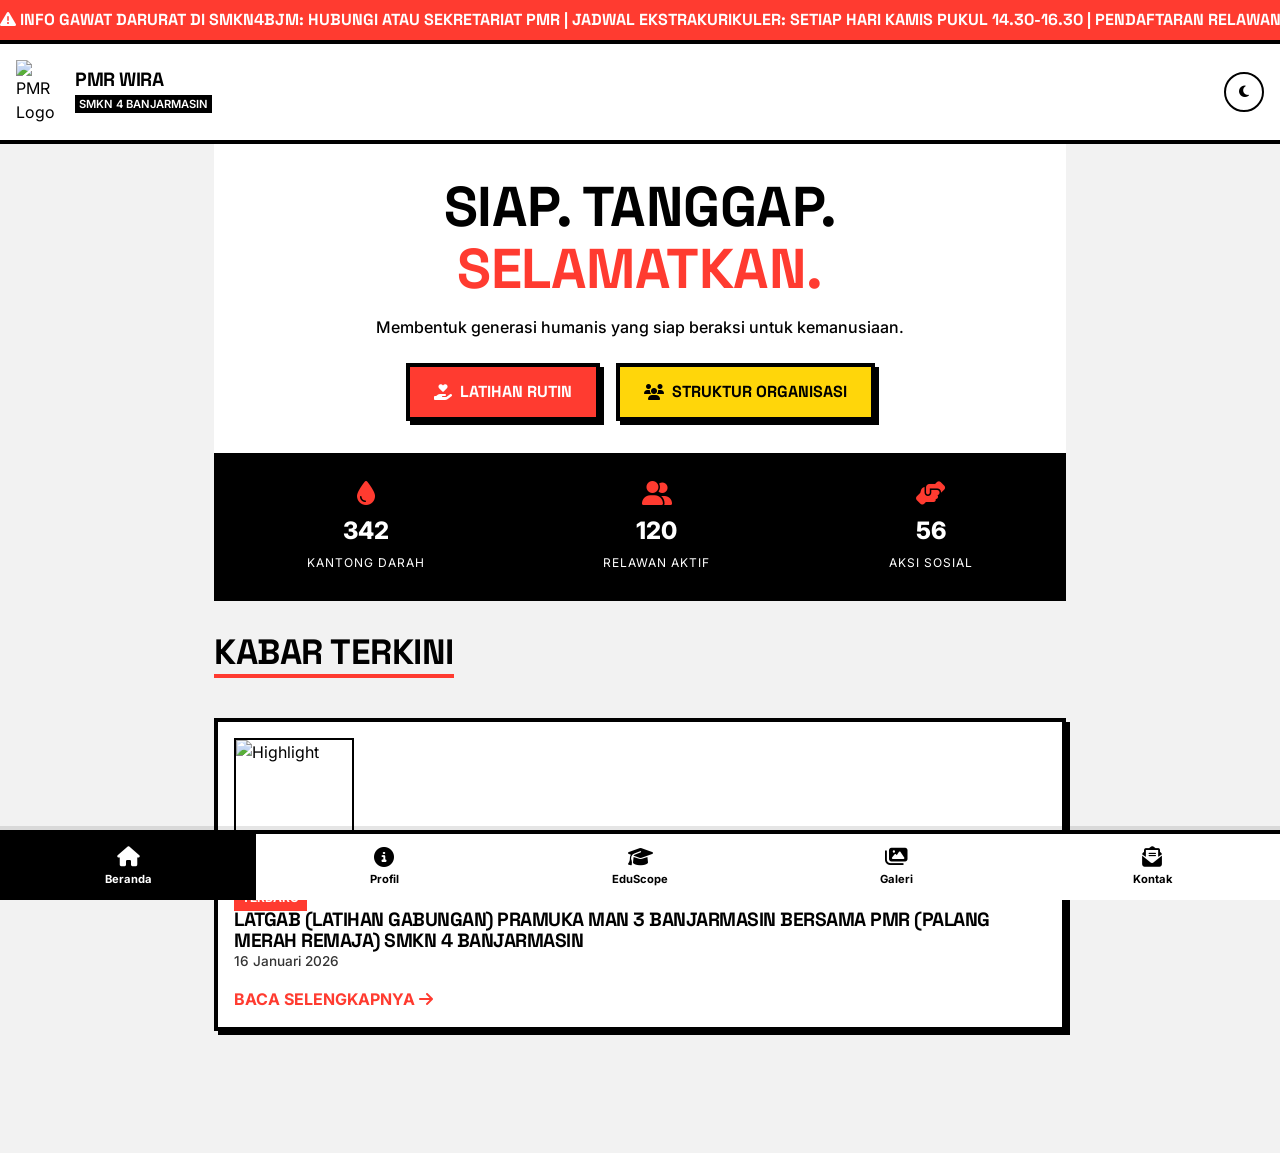
==== pmr.likesyou.org/htdocs/index.html @ 6abbbe80 "pmr" ====
<!DOCTYPE html>
<html lang="id">

<head>
    <meta charset="UTF-8">
    <meta name="viewport" content="width=device-width, initial-scale=1.0">
    <meta name="description"
        content="Website Resmi Palang Merah Remaja SMK Negeri 4 Banjarmasin. Humanis, Peduli, Tanggap.">
    <title>Palang Merah Remaja - SMKN 4 Banjarmasin</title>

    <!-- PWA Meta Tags -->
    <meta name="theme-color" content="#FF0000">
    <meta name="apple-mobile-web-app-capable" content="yes">
    <meta name="apple-mobile-web-app-status-bar-style" content="black-translucent">

    <!-- Font Awesome CDN (Requested) -->
    <link rel="stylesheet" href="https://cdnjs.cloudflare.com/ajax/libs/font-awesome/6.4.0/css/all.min.css">

    <!-- Google Fonts: Space Grotesk (Headings) & Inter (Body) -->
    <link
        href="https://fonts.googleapis.com/css2?family=Inter:wght@400;600;800&family=Space+Grotesk:wght@500;700&display=swap"
        rel="stylesheet">

    <style>
        /* --- CSS VARIABLES & RESET --- */
        :root {
            /* PMR Palette */
            --primary: #FF3B30;
            /* Vibrant Red */
            --secondary: #000000;
            /* Pure Black */
            --accent: #FFD60A;
            /* Warning Yellow */
            --bg-body: #F2F2F2;
            --bg-card: #FFFFFF;

            --text-main: #000000;
            --text-inverse: #FFFFFF;
            --border-width: 4px;
            --shadow-hard: 4px 4px 0px 0px var(--secondary);
            --shadow-hover: 2px 2px 0px 0px var(--secondary);
            --radius: 0px;
            /* Brutalism usually has sharp corners, or slightly rounded */

            --font-heading: 'Space Grotesk', sans-serif;
            --font-body: 'Inter', sans-serif;

            --nav-height: 70px;
        }

        [data-theme="dark"] {
            --primary: #FF453A;
            --secondary: #FFFFFF;
            --bg-body: #101010;
            --bg-card: #1A1A1A;
            --text-main: #FFFFFF;
            --text-inverse: #000000;
            --shadow-hard: 4px 4px 0px 0px rgba(255, 255, 255, 0.2);
        }

        * {
            box-sizing: border-box;
            margin: 0;
            padding: 0;
            -webkit-tap-highlight-color: transparent;
        }

        body {
            font-family: var(--font-body);
            background-color: var(--bg-body);
            color: var(--text-main);
            line-height: 1.5;
            padding-bottom: calc(var(--nav-height) + 20px);
            transition: background 0.2s, color 0.2s;
            overflow-x: hidden;
        }

        /* --- TYPOGRAPHY --- */
        h1,
        h2,
        h3,
        h4 {
            font-family: var(--font-heading);
            font-weight: 700;
            text-transform: uppercase;
            letter-spacing: -0.5px;
            line-height: 1.1;
        }

        h1 {
            font-size: clamp(2rem, 8vw, 3.5rem);
        }

        h2 {
            font-size: clamp(1.5rem, 5vw, 2.2rem);
            margin-bottom: 1.5rem;
            position: relative;
            display: inline-block;
        }

        h2::after {
            content: '';
            display: block;
            width: 100%;
            height: 4px;
            background: var(--primary);
            margin-top: 2px;
        }

        p {
            margin-bottom: 1rem;
            font-weight: 500;
        }

        .text-center {
            text-align: center;
        }

        .text-sm {
            font-size: 0.85rem;
            opacity: 0.8;
        }

        /* --- UTILITIES & COMPONENTS --- */
        .container {
            max-width: 900px;
            margin: 0 auto;
            padding: 0 1.5rem;
        }

        /* Neo-Brutalist Button */
        .btn {
            display: inline-flex;
            align-items: center;
            justify-content: center;
            gap: 0.5rem;
            padding: 0.8rem 1.5rem;
            border: var(--border-width) solid var(--secondary);
            background: var(--bg-card);
            color: var(--text-main);
            font-weight: 800;
            font-family: var(--font-heading);
            text-transform: uppercase;
            text-decoration: none;
            box-shadow: var(--shadow-hard);
            cursor: pointer;
            transition: all 0.1s ease;
            width: 100%;
            /* Mobile first */
        }

        @media (min-width: 768px) {
            .btn {
                width: auto;
            }
        }

        .btn:active {
            transform: translate(2px, 2px);
            box-shadow: var(--shadow-hover);
        }

        .btn-primary {
            background-color: var(--primary);
            color: white;
        }

        .btn-secondary {
            background-color: var(--accent);
            color: black;
        }

        .btn-outline {
            background: transparent;
            box-shadow: none;
        }

        .btn-block {
            width: 100%;
        }

        .badge {
            display: inline-block;
            padding: 4px 8px;
            position: relative;
            top: 10px;
            right: auto;
            background: var(--secondary);
            color: var(--bg-card);
            font-size: 0.75rem;
            font-weight: bold;
            text-transform: uppercase;
        }

        .hidden {
            display: none !important;
        }

        .fade-in {
            animation: slideUp 0.4s cubic-bezier(0.16, 1, 0.3, 1) forwards;
        }

        @keyframes slideUp {
            from {
                opacity: 0;
                transform: translateY(20px);
            }

            to {
                opacity: 1;
                transform: translateY(0);
            }
        }

        /* --- HEADER --- */
        header {
            background: var(--bg-card);
            border-bottom: var(--border-width) solid var(--secondary);
            padding: 1rem;
            display: flex;
            justify-content: space-between;
            align-items: center;
            position: sticky;
            top: 0;
            z-index: 100;
        }

        .brand {
            display: flex;
            align-items: center;
            gap: 1rem;
        }

        .brand-icon {
            font-size: 2rem;
            color: var(--primary);
            animation: pulse 2s infinite;
        }

        .brand-text h1 {
            font-size: 1.2rem;
            margin: 0;
            line-height: 1;
        }

        .brand-text span {
            font-family: var(--font-body);
            font-size: 0.7rem;
            font-weight: 600;
            text-transform: uppercase;
            background: var(--secondary);
            color: var(--bg-card);
            padding: 2px 4px;
        }

        /* --- MARQUEE (Emergency Alert) --- */
        .marquee-container {
            background: var(--primary);
            color: var(--text-inverse);
            border-bottom: var(--border-width) solid var(--secondary);
            overflow: hidden;
            white-space: nowrap;
            padding: 0.5rem 0;
            font-weight: bold;
            font-family: var(--font-heading);
        }

        .marquee-content {
            display: inline-block;
            animation: scroll 20s linear infinite;
        }

        @keyframes scroll {
            0% {
                transform: translateX(100vw);
            }

            100% {
                transform: translateX(-100%);
            }
        }

        @media (max-width: 600px) {
            .marquee-content {
                animation-duration: 15s;
            }
        }

        /* --- HERO SECTION --- */
        .hero {
            padding: 2rem 1rem;
            text-align: center;
            border-bottom: var(--border-width) solid var(--secondary);
            background: var(--bg-card);
        }

        .hero-actions {
            display: flex;
            flex-direction: column;
            gap: 1rem;
            margin-top: 1.5rem;
        }

        @media (min-width: 600px) {
            .hero-actions {
                flex-direction: row;
                justify-content: center;
            }

            h1 {
                font-size: 3.5rem;
            }
        }

        /* --- CARDS & GRID --- */
        .grid-section {
            padding: 2rem 0;
        }

        .neo-grid {
            display: grid;
            grid-template-columns: repeat(auto-fit, minmax(280px, 1fr));
            gap: 1.5rem;
        }

        /* --- GALLERY GRID (Google Photos Style) --- */
        .gallery-grid {
            display: grid;
            grid-template-columns: repeat(auto-fill, minmax(180px, 1fr));
            gap: 10px;
            padding: 1rem 0;
        }

        .gallery-item {
            position: relative;
            aspect-ratio: 1 / 1;
            overflow: hidden;
            border: 4px solid var(--secondary);
            cursor: pointer;
            transition: transform 0.2s, box-shadow 0.2s;
            background: var(--bg-card);
        }

        .gallery-item:hover {
            transform: scale(1.02);
            box-shadow: 6px 6px 0px 0px var(--primary);
            z-index: 10;
        }

        .gallery-img {
            width: 100%;
            height: 100%;
            object-fit: cover;
            filter: grayscale(100%);
            transition: filter 0.3s;
        }

        .gallery-item:hover .gallery-img {
            filter: grayscale(0%);
        }

        .gallery-overlay {
            position: absolute;
            bottom: 0;
            left: 0;
            right: 0;
            background: linear-gradient(transparent, rgba(0, 0, 0, 0.8));
            color: white;
            padding: 1.5rem 0.8rem 0.5rem;
            font-family: var(--font-heading);
            font-weight: 700;
            font-size: 0.85rem;
            text-transform: uppercase;
            opacity: 0;
            transition: opacity 0.3s;
        }

        .gallery-item:hover .gallery-overlay {
            opacity: 1;
        }

        /* --- ALBUM SLIDER STYLES --- */
        .album-slider-container {
            position: relative;
            margin-bottom: 1rem;
            width: 100%;
        }

        .album-slider {
            display: flex;
            overflow-x: auto;
            scroll-snap-type: x mandatory;
            scrollbar-width: none;
            /* Firefox */
            -ms-overflow-style: none;
            /* IE/Edge */
            gap: 0;
            cursor: grab;
            border: 3px solid var(--secondary);
        }

        .album-slider::-webkit-scrollbar {
            display: none;
            /* Chrome/Safari */
        }

        .slider-item {
            flex: 0 0 100%;
            width: 100%;
            scroll-snap-align: center;
        }

        .album-img {
            width: 100%;
            height: 250px;
            object-fit: cover;
            display: block;
        }

        .slider-dots {
            display: flex;
            justify-content: center;
            gap: 8px;
            margin-top: 10px;
        }

        .slider-dot {
            width: 12px;
            height: 12px;
            background: var(--bg-card);
            border: 2px solid var(--secondary);
            cursor: pointer;
            transition: all 0.2s;
        }

        .slider-dot.active {
            background: var(--primary);
            transform: scale(1.2);
            box-shadow: 2px 2px 0px 0px var(--secondary);
        }

        .album-img {
            width: 100%;
            height: 200px;
            object-fit: cover;
            border: 3px solid var(--secondary);
            cursor: pointer;
            transition: transform 0.2s;
        }

        .album-img:hover {
            transform: scale(1.02);
        }

        .photo-count-badge {
            position: absolute;
            top: 10px;
            right: 10px;
            background: var(--primary);
            color: white;
            padding: 2px 6px;
            font-size: 0.7rem;
            font-weight: 800;
            border: 2px solid var(--secondary);
            z-index: 5;
        }

        .card {
            background: var(--bg-card);
            border: var(--border-width) solid var(--secondary);
            box-shadow: var(--shadow-hard);
            padding: 1rem;
            transition: transform 0.2s;
            display: flex;
            flex-direction: column;
            height: 100%;
        }

        .card:hover {
            transform: translate(-2px, -2px);
            box-shadow: 6px 6px 0px 0px var(--secondary);
        }

        .card-img {
            width: 100%;
            height: 180px;
            object-fit: cover;
            border: 2px solid var(--secondary);
            margin-bottom: 1rem;
            filter: grayscale(100%);
            transition: filter 0.3s;
        }

        .card:hover .card-img {
            filter: grayscale(0%);
        }

        .card-content {
            flex: 1;
            display: flex;
            flex-direction: column;
        }

        .card-title {
            font-size: 1.25rem;
            margin-bottom: 0.5rem;
            font-weight: 700;
        }

        .card-text {
            font-size: 0.9rem;
            margin-bottom: 1rem;
            flex: 1;
        }

        /* --- STATS / COUNTERS --- */
        .stats-bar {
            display: flex;
            background: var(--secondary);
            color: var(--bg-card);
            padding: 1.5rem 1rem;
            justify-content: space-around;
            border-bottom: var(--border-width) solid var(--secondary);
            text-align: center;
            flex-wrap: wrap;
            gap: 1.5rem;
        }

        @media (max-width: 480px) {
            .stats-bar {
                padding: 1rem;
                justify-content: center;
                gap: 1rem;
            }

            .stat-item {
                flex: 1 1 40%;
            }
        }

        .stat-item i {
            font-size: 1.5rem;
            margin-bottom: 0.5rem;
            color: var(--primary);
        }

        .stat-number {
            font-size: 1.5rem;
            font-weight: 800;
            display: block;
        }

        .stat-label {
            font-size: 0.75rem;
            text-transform: uppercase;
            letter-spacing: 1px;
        }

        /* --- STRUCTURE TREE (Brutalist) --- */
        .org-chart {
            display: flex;
            flex-direction: column;
            align-items: center;
            gap: 0;
            padding: 2rem 0;
            width: 100%;
            overflow-x: auto;
            -webkit-overflow-scrolling: touch;
        }

        @media (max-width: 600px) {
            .org-chart {
                align-items: stretch;
                padding: 1rem 0;
            }

            .org-connector {
                display: none;
            }

            .org-node {
                margin-bottom: 1rem;
                min-width: 0 !important;
                width: 100%;
            }
        }

        .org-node {
            border: var(--border-width) solid var(--secondary);
            background: var(--bg-card);
            padding: 1.5rem 1rem;
            text-align: center;
            box-shadow: var(--shadow-hard);
            position: relative;
            z-index: 2;
            min-width: 200px;
            display: flex;
            flex-direction: column;
            align-items: center;
            gap: 0.8rem;
        }

        .member-img {
            width: 80px;
            height: 80px;
            border: 3px solid var(--secondary);
            object-fit: cover;
            background: var(--bg-body);
            transition: transform 0.3s;
        }

        .org-node:hover .member-img {
            transform: scale(1.05) rotate(5deg);
        }

        .duo-avatar {
            margin-right: 5px;
            position: relative;
            z-index: 2;
        }

        .duo-avatar+.duo-avatar {
            margin-right: 0;
            z-index: 1;
        }

        .role-icon {
            font-size: 1.2rem;
            color: var(--primary);
            margin-bottom: 0.3rem;
        }

        .role-desc {
            font-size: 0.75rem;
            color: var(--text-main);
            opacity: 0.7;
            margin-top: 0.5rem;
            max-width: 180px;
            line-height: 1.3;
            font-style: italic;
        }

        .org-connector {
            width: var(--border-width);
            height: 30px;
            background: var(--secondary);
        }

        /* --- SEARCH --- */
        .search-box {
            position: relative;
            margin-bottom: 1.5rem;
        }

        .search-input {
            width: 100%;
            padding: 1rem 1rem 1rem 3rem;
            font-size: 1rem;
            font-family: var(--font-heading);
            border: var(--border-width) solid var(--secondary);
            background: var(--bg-card);
            color: var(--text-main);
            outline: none;
        }

        .search-input:focus {
            box-shadow: var(--shadow-hard);
        }

        .search-icon {
            position: absolute;
            left: 1rem;
            top: 50%;
            transform: translateY(-50%);
            color: var(--text-main);
        }

        /* --- MODAL --- */
        .modal-overlay {
            position: fixed;
            top: 0;
            left: 0;
            right: 0;
            bottom: 0;
            background: rgba(0, 0, 0, 0.85);
            z-index: 1000;
            display: flex;
            justify-content: center;
            align-items: center;
            opacity: 0;
            pointer-events: none;
            transition: opacity 0.3s;
            padding: 1rem;
        }

        .modal-overlay.open {
            opacity: 1;
            pointer-events: all;
        }

        .modal-box {
            background: var(--bg-card);
            border: var(--border-width) solid var(--secondary);
            box-shadow: 8px 8px 0px 0px var(--primary);
            width: 100%;
            max-width: 550px;
            max-height: 90vh;
            overflow-y: auto;
            padding: 0;
            transform: translateY(20px);
            transition: transform 0.3s;
            position: relative;
        }

        @media (max-width: 600px) {
            .modal-box {
                width: 95%;
                max-height: 85vh;
            }
        }

        .modal-overlay.open .modal-box {
            transform: translateY(0);
        }

        .modal-header {
            background: var(--secondary);
            color: var(--bg-card);
            padding: 1rem;
            display: flex;
            justify-content: space-between;
            align-items: center;
        }

        .modal-body {
            padding: 1.5rem;
        }

        .close-modal {
            background: transparent;
            border: 2px solid var(--bg-card);
            color: var(--bg-card);
            width: 32px;
            height: 32px;
            cursor: pointer;
            font-weight: bold;
        }

        /* --- BOTTOM NAV --- */
        .bottom-nav {
            position: fixed;
            bottom: 0;
            left: 0;
            width: 100%;
            height: var(--nav-height);
            background: var(--bg-card);
            border-top: var(--border-width) solid var(--secondary);
            display: flex;
            justify-content: space-around;
            align-items: center;
            z-index: 90;
            box-shadow: 0 -4px 0px 0px rgba(0, 0, 0, 0.1);
        }

        @media (max-width: 400px) {
            .nav-item span {
                display: none;
            }

            .nav-item i {
                font-size: 1.5rem;
                margin-bottom: 0;
            }
        }

        .nav-item {
            display: flex;
            flex-direction: column;
            align-items: center;
            justify-content: center;
            color: var(--text-main);
            text-decoration: none;
            font-size: 0.7rem;
            font-weight: 700;
            flex: 1;
            height: 100%;
            transition: background 0.1s;
            cursor: pointer;
        }

        .nav-item i {
            font-size: 1.25rem;
            margin-bottom: 4px;
        }

        .nav-item.active {
            background: var(--secondary);
            color: var(--bg-card);
        }

        /* --- TOAST NOTIFICATION --- */
        .toast {
            position: fixed;
            bottom: 90px;
            left: 50%;
            transform: translateX(-50%) translateY(20px);
            background: var(--secondary);
            color: var(--bg-card);
            padding: 0.8rem 1.5rem;
            border: 2px solid var(--bg-card);
            box-shadow: 4px 4px 0px 0px var(--primary);
            font-weight: 600;
            opacity: 0;
            transition: all 0.3s;
            z-index: 2000;
            pointer-events: none;
            width: 90%;
            text-align: center;
        }

        .toast.show {
            opacity: 1;
            transform: translateX(-50%) translateY(0);
        }

        /* --- EMERGENCY GUIDE STYLES --- */
        .emergency-grid {
            display: grid;
            grid-template-columns: repeat(2, 1fr);
            gap: 1rem;
            margin-top: 1rem;
        }

        .emergency-card {
            border: var(--border-width) solid var(--secondary);
            background: var(--bg-card);
            padding: 1.2rem;
            text-align: center;
            cursor: pointer;
            transition: transform 0.2s, box-shadow 0.2s;
            display: flex;
            flex-direction: column;
            align-items: center;
            gap: 0.5rem;
        }

        .emergency-card:hover {
            transform: translate(-3px, -3px);
            box-shadow: 6px 6px 0px 0px var(--primary);
        }

        .emergency-card i {
            font-size: 2rem;
            color: var(--primary);
        }

        .emergency-card h4 {
            font-size: 0.9rem;
            text-transform: uppercase;
        }

        .guide-steps {
            list-style: none;
            padding: 0;
            margin-top: 1rem;
        }

        .guide-step {
            display: flex;
            gap: 1rem;
            margin-bottom: 1rem;
            padding: 1rem;
            background: var(--bg-body);
            border: 2px solid var(--secondary);
            align-items: flex-start;
        }

        .step-num {
            background: var(--primary);
            color: white;
            width: 24px;
            height: 24px;
            display: flex;
            align-items: center;
            justify-content: center;
            font-weight: bold;
            flex-shrink: 0;
            border: 2px solid var(--secondary);
        }

        .emergency-badge {
            background: var(--primary);
            color: white;
            padding: 2px 8px;
            font-size: 0.7rem;
            font-weight: bold;
            text-transform: uppercase;
            margin-bottom: 0.5rem;
            display: inline-block;
        }

        /* Toggle Switch for Theme */
        .theme-switch {
            background: none;
            border: 2px solid var(--secondary);
            color: var(--text-main);
            width: 40px;
            height: 40px;
            border-radius: 50%;
            /* Slight contrast */
            cursor: pointer;
            display: grid;
            place-items: center;
        }

        [data-theme="dark"] .theme-switch {
            border-color: var(--bg-card);
            color: var(--bg-card);
        }
    </style>
</head>

<body>

    <!-- MARQUEE ALERT -->
    <div class="marquee-container">
        <div class="marquee-content">
            <i class="fa-solid fa-triangle-exclamation"></i> INFO GAWAT DARURAT DI SMKN4BJM: HUBUNGI ATAU SEKRETARIAT
            PMR |
            JADWAL EKSTRAKURIKULER: SETIAP HARI KAMIS PUKUL 14.30-16.30 | PENDAFTARAN RELAWAN DIBUKA! <i
                class="fa-solid fa-triangle-exclamation"></i>
        </div>
    </div>

    <!-- HEADER -->
    <header>
        <div class="brand">
            <img src="./aset/gambar/pmr-logo.webp" alt="PMR Logo" width="43">
            <div class="brand-text">
                <h1>PMR WIRA</h1>
                <span>SMKN 4 Banjarmasin</span>
            </div>
        </div>
        <button class="theme-switch" id="themeBtn" aria-label="Ganti Tema">
            <i class="fa-solid fa-moon"></i>
        </button>
    </header>

    <main class="container">

        <!-- SECTION: BERANDA -->
        <section id="beranda" class="active fade-in">
            <div class="hero">
                <h1>Siap. Tanggap. <br><span style="color:var(--primary)">Selamatkan.</span></h1>
                <p style="margin-top: 1rem;">Membentuk generasi humanis yang siap beraksi untuk kemanusiaan.</p>

                <div class="hero-actions">
                    <a href="#" onclick="openDonateModal()" class="btn btn-primary">
                        <i class="fa-solid fa-hand-holding-heart"></i> Latihan Rutin
                    </a>
                    <a href="#member" onclick="switchTab('profil')" class="btn btn-secondary">
                        <i class="fa-solid fa-users"></i> Struktur Organisasi
                    </a>
                </div>
            </div>

            <!-- Stats Counter -->
            <div class="stats-bar">
                <div class="stat-item">
                    <i class="fa-solid fa-droplet"></i>
                    <span class="stat-number">342</span>
                    <span class="stat-label">Kantong Darah</span>
                </div>
                <div class="stat-item">
                    <i class="fa-solid fa-user-group"></i>
                    <span class="stat-number">120</span>
                    <span class="stat-label">Relawan Aktif</span>
                </div>
                <div class="stat-item">
                    <i class="fa-solid fa-handshake-angle"></i>
                    <span class="stat-number">56</span>
                    <span class="stat-label">Aksi Sosial</span>
                </div>
            </div>

            <div class="grid-section">
                <div style="display:flex; justify-content:space-between; align-items:end; margin-bottom:1rem;">
                    <h2>Kabar Terkini</h2>
                </div>

                <div class="neo-grid" id="newsContainer">
                    <!-- Highlight News Injected Here -->
                </div>
            </div>
        </section>

        <!-- SECTION: PROFIL -->
        <section id="profil" class="fade-in hidden">
            <h2>Tentang Kami</h2>
            <div class="card"
                style="margin-bottom: 2rem; background: var(--secondary); color: var(--text-inverse); transition: background 0.2s, color 0.2s;">
                <div style="font-size: 3rem; color: var(--primary); margin-bottom: 0.5rem;"><i
                        class="fa-solid fa-quote-left"></i></div>
                <p style="font-size: 1.2rem; font-family: var(--font-heading);">"Kemanusiaan tidak mengenal batas. Di
                    sini kita belajar menjadi pahlawan kecil bagi sesama."</p>
            </div>

            <div class="neo-grid">
                <div class="card">
                    <h3 style="color: var(--primary);"><i class="fa-solid fa-eye"></i> Visi</h3>
                    <p>Mewujudkan anggota Palang Merah Remaja yang berkarakter, peduli kemanusiaan, terampil, dan siap
                        berperan aktif dalam lingkungan sekolah maupun masyarakat.</p>
                </div>
                <div class="card">
                    <h3 style="color: var(--primary);"><i class="fa-solid fa-list-check"></i> Misi</h3>
                    <ul style="padding-left: 1.2rem;">
                        <li>Menanamkan nilai kepedulian, kemanusiaan, dan solidaritas kepada seluruh anggota.</li>
                        <li>Meningkatkan pengetahuan serta keterampilan kepalangmerahan dan pertolongan pertama.</li>
                        <li>Membentuk sikap disiplin, tanggung jawab, dan kerja sama dalam berorganisasi.</li>
                        <li>Mendukung terciptanya lingkungan sekolah yang sehat, aman, dan siaga.</li>
                        <li>Berperan aktif dalam kegiatan sosial dan kemanusiaan di masyarakat.</li>
                    </ul>
                </div>
            </div>

            <h2 id="member" style="margin-top: 3rem;">Struktur Organisasi</h2>
            <p class="text-sm">Periode 2025/2026</p>

            <div class="org-chart">
                <!-- LEVEL 1: ADVISORY -->
                <div style="display:flex; gap:2rem; justify-content:center; flex-wrap:wrap; width:100%;">
                    <div class="org-node">
                        <div class="role-icon"><i class="fa-solid fa-graduation-cap"></i></div>
                        <img src="" class="member-img" alt="Wakasek">
                        <div class="badge">Wakasek Kesiswaan</div>
                        <h4>Eka Lisdyawati, M.Pd.</h4>
                        <p class="role-desc">Penanggung jawab umum kebijakan kesiswaan dan pengembangan organisasi
                            sekolah.</p>
                    </div>
                    <div class="org-node">
                        <div class="role-icon"><i class="fa-solid fa-user-tie"></i></div>
                        <img src="https://image2url.com/r2/default/images/1768889368301-eda7e16f-2b44-4523-a8b0-6840c59b71e5.png"
                            class="member-img" alt="Pembina">
                        <div class="badge" style="background:var(--primary)">Pembina UKS</div>
                        <h4>Winda Hairani, S.Pd.</h4>
                        <p class="role-desc">Pembimbing teknis operasional dan jembatan antara kurikulum dengan kegiatan
                            PMR.</p>
                    </div>
                </div>

                <div class="org-connector"></div>

                <!-- LEVEL 2: EXECUTIVE -->
                <div style="display:flex; gap:1.5rem; width:100%; justify-content:center; flex-wrap:wrap;">
                    <!-- Ketua PMR Node -->
                    <div class="org-node" style="min-width:220px;">
                        <div class="role-icon"><i class="fa-solid fa-crown"></i></div>
                        <img src="" class="member-img" alt="Ketua">
                        <div class="badge" style="background:var(--primary)">Ketua PMR</div>
                        <h4>Adilla Hafiza</h4>
                        <p class="role-desc">Pemimpin eksekutif dan penanggung jawab utama seluruh program kerja PMR
                            Wira.</p>
                    </div>

                    <!-- Co-Leadership Wakil Ketua Node -->
                    <div class="org-node" style="min-width:240px;">
                        <div class="role-icon"><i class="fa-solid fa-users-gear"></i></div>
                        <div style="display:flex; justify-content:center; margin-bottom:0.3rem;">
                            <img src="" class="member-img duo-avatar" style="width:60px; height:60px; border-width:2px;"
                                alt="Wakil 1">
                            <img src="" class="member-img duo-avatar" style="width:60px; height:60px; border-width:2px;"
                                alt="Wakil 2">
                        </div>
                        <div class="badge" style="background:var(--primary)">Wakil Ketua</div>
                        <div style="text-align:center;">
                            <h4 style="font-size: 0.85rem; margin-bottom: 2px;">Siti Fajriyah Qathratunnada</h4>
                            <h4 style="font-size: 0.85rem;">Assyifa Qolbi</h4>
                        </div>
                        <p class="role-desc">Pendamping ketua dalam koordinasi internal dan pengawasan kinerja staf
                            organisasi.</p>
                    </div>

                    <!-- Co-Leadership Wakil Ketua Node -->
                    <div class="org-node" style="min-width:240px;">
                        <div class="role-icon"><i class="fa-solid fa-users-gear"></i></div>
                        <div style="display:flex; justify-content:center; margin-bottom:0.3rem;">
                            <img src="" class="member-img duo-avatar" style="width:60px; height:60px; border-width:2px;"
                                alt="Sekretaris 1">
                            <img src="" class="member-img duo-avatar" style="width:60px; height:60px; border-width:2px;"
                                alt="Sekretaris 2">
                        </div>
                        <div class="badge" style="background:var(--primary)">Sekretaris</div>
                        <div style="text-align:center;">
                            <h4 style="font-size: 0.85rem; margin-bottom: 2px;">Nurul Aminah</h4>
                            <h4 style="font-size: 0.85rem;">Aminah</h4>
                        </div>
                        <p class="role-desc">Penanggung jawab koordinasi internal dan pengawasan kinerja staf
                            organisasi.</p>
                    </div>

                    <!-- Co-Leadership Wakil Ketua Node -->
                    <div class="org-node" style="min-width:240px;">
                        <div class="role-icon"><i class="fa-solid fa-users-gear"></i></div>
                        <div style="display:flex; justify-content:center; margin-bottom:0.3rem;">
                            <img src="" class="member-img duo-avatar" style="width:60px; height:60px; border-width:2px;"
                                alt="Bendahara 1">
                            <img src="" class="member-img duo-avatar" style="width:60px; height:60px; border-width:2px;"
                                alt="Bendahara 2">
                        </div>
                        <div class="badge" style="background:var(--primary)">Bendahara</div>
                        <div style="text-align:center;">
                            <h4 style="font-size: 0.85rem; margin-bottom: 2px;">Nurul Aminah</h4>
                            <h4 style="font-size: 0.85rem;">Aminah</h4>
                        </div>
                        <p class="role-desc">Penanggung jawab koordinasi internal dan pengawasan kinerja staf
                            organisasi.</p>
                    </div>
                </div>

                <div class="org-connector"></div>

                <!-- LEVEL 3: COORDINATORS -->
                <div style="border-top: 3px solid var(--secondary); width: 80%; margin: 1rem 0; position:relative;">
                    <div
                        style="position:absolute; top:-15px; left:50%; transform:translateX(-50%); background:var(--bg-body); padding:0 1rem; font-family:var(--font-heading); font-weight:800; font-size:0.8rem; text-transform:uppercase;">
                        Staf Koordinator</div>
                </div>

                <div class="neo-grid" style="width:100%; text-align:center; margin-top:2rem;">
                    <div class="card">
                        <div class="role-icon"><i class="fa-solid fa-kit-medical"></i></div>
                        <img src="" class="member-img" alt="UKS"
                            style="margin-bottom: 0.5rem; width: 60px; height: 60px;">
                        <div class="badge" style="background:var(--accent); margin-bottom: 0.5rem;">Koordinator UKS
                        </div>
                        <h4>Ketua: Syailha Nor Rahma</h4>
                        <ol style="margin: 0.5rem auto;">
                            <li>Syifa Maurinjia</li>
                            <li>Nazma Az Zahra</li>
                            <li>Nahdhah</li>
                            <li>Andi Nabilla Ramadani</li>
                            <li>Maulidia Hayuningdiah</li>
                            <li>Naufa Azmi Khairizqa</li>
                            <li>Melsia Oktavia</li>
                        </ol>
                        <p class="role-desc" style="margin: 0.5rem auto;">Penanggung jawab operasional harian dan
                            inventaris obat-obatan di UKS.</p>
                    </div>
                    <div class="card">
                        <div class="role-icon"><i class="fa-solid fa-bullhorn"></i></div>
                        <img src="" class="member-img" alt="Humas"
                            style="margin-bottom: 0.5rem; width: 60px; height: 60px;">
                        <div class="badge" style="background:var(--primary); margin-bottom: 0.5rem;">Koordinator Humas
                        </div>
                        <h4>Ketua: Aninda Rila Dinisyahara</h4>
                        <ol style="margin: 0.5rem auto;">
                            <li>Eva Regina Putri Riyanti</li>
                            <li>Lisa Erfina</li>
                            <li>Naylah Azkiya</li>
                            <li>Rama</li>
                            <li>Alia Rahmawati</li>
                            <li>Ferdi Herlino</li>
                            <li>Almira Fakhriah Hasan</li>
                        </ol>
                        <p class="role-desc" style="margin: 0.5rem auto;">Jembatan komunikasi antara PMR dengan pihak
                            sekolah maupun eksternal.</p>
                    </div>
                    <div class="card">
                        <div class="role-icon"><i class="fa-solid fa-users"></i></div>
                        <img src="" class="member-img" alt="SDM"
                            style="margin-bottom: 0.5rem; width: 60px; height: 60px;">
                        <div class="badge" style="margin-bottom: 0.5rem;">Koordinator PSDM</div>
                        <h4>Ketua: Muhammad Yorda Herdana</h4>
                        <ol style="margin: 0.5rem auto;">
                            <li>A. Ustman Abdullah</li>
                            <li>Kirani</li>
                            <li>Halissa Azzahra</li>
                            <li>Delya Ananda</li>
                            <li>Lionel Abdi Darma Wicaksono</li>
                            <li>Selviana Dewi</li>
                            <li>Muhammad Sultan Ariady</li>
                        </ol>
                        <p class="role-desc" style="margin: 0.5rem auto;">Fokus pada pengembangan kapasitas anggota dan
                            menjaga keharmonisan tim.</p>
                    </div>
                    <div class="card">
                        <div class="role-icon"><i class="fa-solid fa-handshake-angle"></i></div>
                        <img src="" class="member-img" alt="Somas"
                            style="margin-bottom: 0.5rem; width: 60px; height: 60px;">
                        <div class="badge" style="margin-bottom: 0.5rem;">Koordinator Sosma</div>
                        <h4>Ketua: Muhammad Akeyla</h4>
                        <ol style="margin: 0.5rem auto;">
                            <li>Nur Aleesya Nashirah</li>
                            <li>Nabila Rosydah Zahro</li>
                            <li>Zahrah Fitri Aisy</li>
                            <li>Wulandari</li>
                            <li>Lietya Aisya</li>
                            <li>Firy al Humairoh Rahmah</li>
                            <li>Sofha Raihana Kamelia</li>
                        </ol>
                        <p class="role-desc" style="margin: 0.5rem auto;">Pelaksana utama program aksi kemanusiaan dan
                            pengabdian masyarakat.</p>
                    </div>
                </div>
            </div>
        </section>

        <!-- SECTION: EDUKASI (EduScope) -->
        <section id="edukasi" class="fade-in hidden">
            <div style="display:flex; justify-content:space-between; align-items:center; margin-bottom: 1rem;">
                <h2>EduScope</h2>
                <span class="badge" style="background: var(--primary); color: white;">PANDUAN DARURAT</span>
            </div>

            <div class="card"
                style="margin-bottom: 1.5rem; border-left: 8px solid var(--primary); background: var(--secondary); color: var(--text-inverse); transition: background 0.2s, color 0.2s;">
                <h3 style="color: var(--primary);"><i class="fa-solid fa-hand-holding-heart"></i> Bersama Kita Peduli
                </h3>
                <p style="font-size: 1.1rem; margin-top: 0.5rem; font-weight: 600;">PMR SMKN 4 Banjarmasin hadir untuk
                    misi kemanusiaan dan pelayanan kesehatan sekolah.</p>
            </div>

            <div class="emergency-grid">
                <div class="emergency-card" onclick="openEduDetail('mimisan')">
                    <i class="fa-solid fa-droplet"></i>
                    <h4>Mimisan</h4>
                </div>
                <div class="emergency-card" onclick="openEduDetail('pingsan')">
                    <i class="fa-solid fa-user-injured"></i>
                    <h4>Pingsan</h4>
                </div>
                <div class="emergency-card" onclick="openEduDetail('luka_bakar')">
                    <i class="fa-solid fa-fire-flame-curved"></i>
                    <h4>Luka Bakar</h4>
                </div>
                <div class="emergency-card" onclick="openEduDetail('tersedak')">
                    <i class="fa-solid fa-lungs"></i>
                    <h4>Tersedak</h4>
                </div>
            </div>

            <h3 style="margin-top: 2rem; margin-bottom: 1rem;">Artikel & Materi Lainnya</h3>
            <div class="neo-grid">
                <div class="card">
                    <i class="fa-solid fa-heart-pulse fa-2x" style="color: var(--primary); margin-bottom: 1rem;"></i>
                    <h4>P3K Dasar</h4>
                    <p class="text-sm">Materi lengkap pertolongan pertama untuk anggota PMR.</p>
                    <a href="/p3k" class="btn btn-outline btn-block" style="margin-top: 1rem; font-size: 0.8rem;">Mulai
                        Belajar</a>
                </div>
                <div class="card">
                    <i class="fa-solid fa-virus-covid fa-2x" style="color: var(--accent); margin-bottom: 1rem;"></i>
                    <h4>Kesehatan Remaja</h4>
                    <p class="text-sm">Informasi pola hidup sehat dan pencegahan penyakit menular.</p>
                    <a href="/hidup.html" class="btn btn-outline btn-block"
                        style="margin-top: 1rem; font-size: 0.8rem;">Lihat
                        Materi</a>
                </div>
            </div>
        </section>

        <!-- SECTION: GALERI -->
        <section id="galeri" class="fade-in hidden">
            <h2>Galeri Foto</h2>

            <div class="search-box">
                <i class="fa-solid fa-magnifying-glass search-icon"></i>
                <input type="text" class="search-input" id="searchActivity" placeholder="Cari album atau foto...">
            </div>

            <div class="gallery-grid" id="activityContainer">
                <!-- Gallery items Injected JS -->
            </div>
        </section>


        <!-- SECTION: KONTAK -->
        <section id="kontak" class="fade-in hidden">
            <h2>Hubungi Kami</h2>
            <div class="neo-grid">
                <div class="card">
                    <h3>Sekretariat</h3>
                    <div style="margin: 1rem 0;">
                        <p><i class="fa-solid fa-location-dot" style="width:25px; color:var(--primary)"></i> Ruang UKS,
                            SMKN 4 Banjarmasin</p>
                        <p><i class="fa-solid fa-phone" style="width:25px; color:var(--primary)"></i> +62 831-9173-5329
                        </p>
                        <p><i class="fa-solid fa-envelope" style="width:25px; color:var(--primary)"></i>
                            pmr@smkn4bjm.sch.id</p>
                    </div>
                    <a href="https://wa.me/6283191735329" target="_blank" class="btn btn-primary">
                        <i class="fa-brands fa-whatsapp"></i> Chat WhatsApp
                    </a>
                </div>

                <div class="card">
                    <h3>Bergabung</h3>
                    <p>Siap menjadi bagian dari pergerakan kemanusiaan di sekolah?</p>
                    <button class="btn btn-secondary btn-block"
                        onclick="showToast('Maapp, Pendaftaran ekskul pmr sudaa ditutuppp, silakan tunggu demo ekskul keduwa yaa ^_^')">
                        Daftar Anggota Baru
                    </button>
                    <div class="text-sm" style="margin-top:0.5rem; text-align:center;">
                        *Pendaftaran dibuka setiap awal semester genap
                    </div>
                </div>
            </div>

            <div style="margin-top: 2rem;">
                <h3>Lokasi</h3>
                <div
                    style="background: #ddd; height: 200px; border: 3px solid black; display:flex; align-items:center; justify-content:center; color:#666;">
                    <!-- Placeholder Map -->
                    <div style="text-align:center;">
                        <iframe
                            src="https://www.google.com/maps/embed?pb=!1m18!1m12!1m3!1d3531.9988223767728!2d114.58754227439209!3d-3.2947890411188894!2m3!1f0!2f0!3f0!3m2!1i1024!2i768!4f13.1!3m3!1m2!1s0x2de423a0b07eb9cd%3A0xc5fc816bceb7bcf7!2sSekolah%20Menengah%20Kejuruan%20Negeri%204%20Banjarmasin!5e1!3m2!1sid!2sid!4v1768894818666!5m2!1sid!2sid"
                            width="260" height="180" style="border:0;" allowfullscreen="" loading="lazy"
                            referrerpolicy="no-referrer-when-downgrade"></iframe>
                    </div>
                </div>
            </div>
        </section>

    </main>

    <!-- MODAL: EDU DETAIL -->
    <div class="modal-overlay" id="eduModal">
        <div class="modal-box">
            <div class="modal-header">
                <h3 id="eduModalTitle">Panduan</h3>
                <button class="close-modal" onclick="closeModal('eduModal')"><i class="fa-solid fa-xmark"></i></button>
            </div>
            <div class="modal-body">
                <div id="eduModalContent">
                    <!-- Content Injected JS -->
                </div>
                <button class="btn btn-primary btn-block" style="margin-top:1rem;" onclick="closeModal('eduModal')">Saya
                    Mengerti</button>
            </div>
        </div>
    </div>

    <!-- BOTTOM NAVIGATION -->
    <nav class="bottom-nav">
        <div class="nav-item active" id="nav-beranda" onclick="switchTab('beranda')">
            <i class="fa-solid fa-house"></i>
            <span>Beranda</span>
        </div>
        <div class="nav-item" id="nav-profil" onclick="switchTab('profil')">
            <i class="fa-solid fa-circle-info"></i>
            <span>Profil</span>
        </div>
        <div class="nav-item" id="nav-edukasi" onclick="switchTab('edukasi')">
            <i class="fa-solid fa-graduation-cap"></i>
            <span>EduScope</span>
        </div>
        <div class="nav-item" id="nav-galeri" onclick="switchTab('galeri')">
            <i class="fa-solid fa-images"></i>
            <span>Galeri</span>
        </div>
        <div class="nav-item" id="nav-kontak" onclick="switchTab('kontak')">
            <i class="fa-solid fa-envelope-open-text"></i>
            <span>Kontak</span>
        </div>
    </nav>

    <!-- MODAL: DETAIL GALERI -->
    <div class="modal-overlay" id="galleryModal">
        <div class="modal-box">
            <div class="modal-header">
                <h3 id="modalTitle">Judul Foto</h3>
                <button class="close-modal" onclick="closeModal('galleryModal')"><i
                        class="fa-solid fa-xmark"></i></button>
            </div>
            <div class="modal-body">
                <div id="modalAlbum" class="album-slider-container">
                    <!-- Images Injected JS -->
                </div>
                <div id="sliderDots" class="slider-dots"></div>
                <span class="badge" id="modalDate">Tanggal</span>
                <div style="margin: 1rem 0;">
                    <p id="modalDesc">Deskripsi...</p>
                </div>
                <button class="btn btn-primary btn-block" style="margin-top:1rem;"
                    onclick="closeModal('galleryModal')">Tutup</button>
            </div>
        </div>
    </div>

    <!-- MODAL: DONASI (Simple) -->
    <div class="modal-overlay" id="donateModal">
        <div class="modal-box" style="border-color: var(--primary);">
            <div class="modal-header" style="background: var(--primary);">
                <h3><i class="fa-solid fa-hand-holding-medical"></i> Info Latihan Rutin</h3>
                <button class="close-modal" onclick="closeModal('donateModal')"><i
                        class="fa-solid fa-xmark"></i></button>
            </div>
            <div class="modal-body">
                <p>Latihan Rutin:</p>
                <ul style="margin-left:1.5rem; margin-bottom:1.5rem; font-weight: 600;">
                    <li>Membawa Seragam Olahraga / PDL Organisasi Untuk Pengajar</li>
                    <li>Membawa alat tulis & buku catatan</li>
                    <li>Membawa atribut PMR (Kalo Misal Praktik) Bagi Pengajar</li>
                    <li>Menjaga Kebersihan & Kedisiplinan</li>
                </ul>
                <div style="background: var(--accent); padding:1rem; border: 2px solid black; margin-bottom:1.5rem;">
                    <strong>Jadwal Berikutnya:</strong><br>
                    Setiap Hari Kamis<br>
                    Aula / Lapangan (15.00 - 17.00)
                </div>

                <p style="margin-bottom: 0.5rem;">Tautan Terkait:</p>
                <div style="display: flex; gap: 0.5rem; flex-wrap: wrap; margin-bottom: 1.5rem;">
                    <a href="#member" onclick="closeModal('donateModal'); switchTab('profil')" class="badge"
                        style="text-decoration:none; cursor:pointer; background: var(--secondary); color: var(--bg-card);">
                        <i class="fa-solid fa-users"></i> Struktur Organisasi
                    </a>
                    <a href="#activity" onclick="closeModal('donateModal'); switchTab('galeri')" class="badge"
                        style="text-decoration:none; cursor:pointer; background: var(--primary); color: white;">
                        <i class="fa-solid fa-images"></i> Galeri Kegiatan
                    </a>
                    <a href="https://wa.me/6281338977042" target="_blank" class="badge"
                        style="text-decoration:none; cursor:pointer; background: #25D366; color: white;">
                        <i class="fa-brands fa-whatsapp"></i> Hubungi Pembina
                    </a>
                </div>

                <a href="https://skenpat.pages.dev/eskul" class="btn btn-primary btn-block"><i
                        class="fa-solid fa-calendar-days"></i> Lihat
                    Jadwal Lengkap</a>
            </div>
        </div>
    </div>

    <!-- TOAST MSG -->
    <div id="toast" class="toast">Pesan notifikasi...</div>

    <!-- JAVASCRIPT LOGIC -->
    <script>
        // --- DATA CONTENT ---
        const activities = [
            {
                id: 'latihan',
                title: 'Latgab (Latihan Gabungan) Pramuka Man 3 Banjarmasin Bersama PMR (Palang Merah Remaja) SMKN 4 Banjarmasin',
                date: '16 Januari 2026',
                image: 'https://res.cloudinary.com/dahcxjdbl/image/upload/v1770445098/WhatsApp_Image_2026-02-02_at_21.17.48_1_elixib.jpg',
                image2: 'https://res.cloudinary.com/dahcxjdbl/image/upload/v1770445098/WhatsApp_Image_2026-02-02_at_21.17.48_tbchum.jpg',
                image3: 'https://res.cloudinary.com/dahcxjdbl/image/upload/v1770445098/WhatsApp_Image_2026-02-02_at_21.17.48_2_gzls5q.jpg',
                desc: 'Kegiatan Latihan Gabungan yang bertujuan untuk mempererat tali silaturahmi dan meningkatkan keterampilan pertolongan pertama antar organisasi.',
            },
            {
                id: 'latihan-2',
                title: 'Latgab (Latihan Gabungan) PMR Wira SMKN 4 Banjarmasin Bersama Pramuka Man 3 Banjarmasin',
                date: '17 Januari 2026',
                image: 'https://res.cloudinary.com/dahcxjdbl/image/upload/v1770445097/WhatsApp_Image_2026-02-02_at_21.17.49_nl0mgr.jpg',
                image2: 'https://res.cloudinary.com/dahcxjdbl/image/upload/v1770445097/WhatsApp_Image_2026-02-02_at_21.17.49_2_allwc1.jpg',
                image3: 'https://res.cloudinary.com/dahcxjdbl/image/upload/v1770445097/WhatsApp_Image_2026-02-02_at_21.17.49_1_efbbiz.jpg',
                desc: 'Kegiatan Latihan Gabungan yang bertujuan untuk mempererat tali silaturahmi dan meningkatkan keterampilan pertolongan pertama antar organisasi.',
            },
            {
                id: 'simulasi',
                title: 'Simulasi Kebakaran',
                date: '28 September 2023',
                image: 'https://picsum.photos/seed/pmrneo2/300/200',
                desc: 'Simulasi evakuasi korban kebakaran dan gempa bumi sebagai bagian dari persiapan Bulan Pengurangan Risiko Bencana.',
            },
            {
                id: 'sosial',
                title: 'Bakti Sosial Panti',
                date: '20 Agustus 2023',
                image: 'https://picsum.photos/seed/pmrneo3/300/200',
                desc: 'Kunjungan dan pemberian santunan serta sembako kepada Panti Asuhan Al-Hikmah Banjarmasin.',
            },
            {
                id: 'persami',
                title: 'Persami & LDK',
                date: '12-13 Agustus 2023',
                image: 'https://picsum.photos/seed/pmrneo4/300/200',
                desc: 'Perkemahan gabungan PMR Wira dan Madya untuk melatih kemandirian dan kerjasama tim.',
            }
        ];

        // --- DOM ELEMENTS ---
        const activityContainer = document.getElementById('activityContainer');
        const newsContainer = document.getElementById('newsContainer');
        const searchInput = document.getElementById('searchActivity');

        // --- INITIALIZATION ---
        function init() {
            renderActivities(activities);
            renderNews();
            setupTheme();

            // Handle URL tab
            const urlParams = new URLSearchParams(window.location.search);
            const tab = urlParams.get('tab') || 'beranda';
            switchTab(tab, false); // false = don't push state on init
        }

        // --- RENDER FUNCTIONS ---
        function renderActivities(data) {
            activityContainer.innerHTML = '';
            data.forEach(act => {
                const item = document.createElement('div');
                item.className = 'gallery-item';
                item.onclick = () => openGalleryDetail(act.id);

                let multiIndicator = '';
                const images = [act.image, act.image2, act.image3].filter(img => img);
                if (images.length > 1) {
                    multiIndicator = `<div class="photo-count-badge"><i class="fa-solid fa-images"></i> ${images.length}</div>`;
                }

                item.innerHTML = `
                    ${multiIndicator}
                    <img src="${act.image}" class="gallery-img" alt="${act.title}" loading="lazy">
                    <div class="gallery-overlay">${act.title}</div>
                `;
                activityContainer.appendChild(item);
            });
        }

        function renderNews() {
            const latest = activities[0];
            const highlight = document.createElement('div');
            highlight.className = 'card';
            highlight.style.gridColumn = "1 / -1"; // Make it full width in grid
            highlight.onclick = () => openGalleryDetail(latest.id);
            highlight.innerHTML = `
                <div class="card-content" style="flex-direction:row; gap:1rem; align-items:center; flex-wrap:wrap;">
                    <img src="${latest.image}" style="width:120px; height:120px; object-fit:cover; border:2px solid var(--secondary);" alt="Highlight">
                    <div>
                        <span class="badge" style="background:var(--primary);">Terbaru</span>
                        <h3 style="font-size:1.2rem; margin-top:0.5rem;">${latest.title}</h3>
                        <p class="text-sm">${latest.date}</p>
                        <div style="margin-top:0.5rem; color:var(--primary); font-weight:bold;">
                            BACA SELENGKAPNYA <i class="fa-solid fa-arrow-right"></i>
                        </div>
                    </div>
                </div>
            `;
            newsContainer.appendChild(highlight);
        }

        // --- SEARCH LOGIC ---
        searchInput.addEventListener('input', (e) => {
            const keyword = e.target.value.toLowerCase();
            const filtered = activities.filter(act =>
                act.title.toLowerCase().includes(keyword)
            );
            renderActivities(filtered);
        });

        // --- NAVIGATION LOGIC ---
        function switchTab(tabId, pushState = true) {
            const sections = {
                'beranda': 'beranda',
                'profil': 'profil',
                'edukasi': 'edukasi',
                'galeri': 'galeri',
                'kontak': 'kontak'
            };

            const targetId = sections[tabId] || 'beranda';

            // Hide all sections
            document.querySelectorAll('section').forEach(sec => {
                sec.classList.add('hidden');
                sec.classList.remove('active');
            });

            // Show target section
            const target = document.getElementById(targetId);
            if (target) {
                target.classList.remove('hidden');
                target.classList.add('active');
            }

            // Update Nav UI
            document.querySelectorAll('.nav-item').forEach(nav => nav.classList.remove('active'));
            const activeNav = document.getElementById(`nav-${targetId}`);
            if (activeNav) activeNav.classList.add('active');

            // Update URL
            if (pushState) {
                const newUrl = window.location.pathname + '?tab=' + targetId;
                window.history.pushState({ tab: targetId }, '', newUrl);
            }

            window.scrollTo(0, 0);
        }

        // --- MODAL LOGIC ---
        function openGalleryDetail(id) {
            const act = activities.find(a => a.id === id);
            if (!act) return;

            document.getElementById('modalTitle').innerText = act.title;
            document.getElementById('modalDate').innerText = act.date;
            document.getElementById('modalDesc').innerText = act.desc;

            const modalAlbum = document.getElementById('modalAlbum');
            const sliderDots = document.getElementById('sliderDots');
            modalAlbum.innerHTML = '';
            sliderDots.innerHTML = '';

            const images = [act.image, act.image2, act.image3].filter(img => img);

            // Create slider
            const slider = document.createElement('div');
            slider.className = 'album-slider';

            images.forEach((imgUrl, index) => {
                // Image item
                const slide = document.createElement('div');
                slide.className = 'slider-item';
                slide.innerHTML = `<img src="${imgUrl}" class="album-img" alt="${act.title}" onclick="window.open('${imgUrl}', '_blank')">`;
                slider.appendChild(slide);

                // Dot
                const dot = document.createElement('div');
                dot.className = index === 0 ? 'slider-dot active' : 'slider-dot';
                dot.onclick = () => {
                    slider.scrollTo({
                        left: slider.offsetWidth * index,
                        behavior: 'smooth'
                    });
                };
                sliderDots.appendChild(dot);
            });

            modalAlbum.appendChild(slider);

            // Scroll listener for dots
            slider.addEventListener('scroll', () => {
                const index = Math.round(slider.scrollLeft / slider.offsetWidth);
                const dots = sliderDots.querySelectorAll('.slider-dot');
                dots.forEach((d, i) => {
                    d.classList.toggle('active', i === index);
                });
            });

            document.getElementById('galleryModal').classList.add('open');
        }

        function openDonateModal() {
            document.getElementById('donateModal').classList.add('open');
        }

        function closeModal(modalId) {
            document.getElementById(modalId).classList.remove('open');
        }

        // --- EDU MODAL LOGIC ---
        function openEduDetail(topic) {
            const title = document.getElementById('eduModalTitle');
            const content = document.getElementById('eduModalContent');

            const data = {
                'mimisan': {
                    title: 'Penanganan Mimisan',
                    html: `
                        <div class="emergency-badge">Tindakan Cepat</div>
                        <ul class="guide-steps">
                            <li class="guide-step"><div class="step-num">1</div><div><strong>Duduk Tegak:</strong> Jangan berbaring. Condongkan tubuh sedikit ke depan agar darah tidak tertelan.</div></li>
                            <li class="guide-step"><div class="step-num">2</div><div><strong>Pencet Hidung:</strong> Gunakan ibu jari dan telunjuk untuk memencet bagian lunak hidung selama 5-10 menit.</div></li>
                            <li class="guide-step"><div class="step-num">3</div><div><strong>Bernapas Lewat Mulut:</strong> Tetap tenang dan bernapaslah melalui mulut selama hidung dipencet.</div></li>
                            <li class="guide-step"><div class="step-num">4</div><div><strong>Kompres Dingin:</strong> Letakkan kompres dingin di pangkal hidung untuk membantu menyempitkan pembuluh darah.</div></li>
                        </ul>
                    `
                },
                'pingsan': {
                    title: 'Penanganan Pingsan',
                    html: `
                        <div class="emergency-badge">Keadaan Darurat</div>
                        <ul class="guide-steps">
                            <li class="guide-step"><div class="step-num">1</div><div><strong>Baringkan:</strong> Posisikan korban telentang di tempat yang aman dan datar.</div></li>
                            <li class="guide-step"><div class="step-num">2</div><div><strong>Angkat Kaki:</strong> Tinggikan posisi kaki (sekitar 30cm) agar darah mengalir ke otak.</div></li>
                            <li class="guide-step"><div class="step-num">3</div><div><strong>Longgarkan Pakaian:</strong> Kendurkan kerah baju, ikat pinggang, atau pakaian ketat lainnya.</div></li>
                            <li class="guide-step"><div class="step-num">4</div><div><strong>Cek Pernapasan:</strong> Jika tidak sadar lebih dari 1 menit, segera hubungi petugas medis.</div></li>
                        </ul>
                    `
                },
                'luka_bakar': {
                    title: 'Penanganan Luka Bakar',
                    html: `
                        <div class="emergency-badge">Luka Bakar Ringan</div>
                        <ul class="guide-steps">
                            <li class="guide-step"><div class="step-num">1</div><div><strong>Air Mengalir:</strong> Siram bagian yang terbakar dengan air mengalir (suhu ruang) selama 20 menit.</div></li>
                            <li class="guide-step"><div class="step-num">2</div><div><strong>Lepas Perhiasan:</strong> Segera lepas cincin atau jam tangan sebelum area membengkak.</div></li>
                            <li class="guide-step"><div class="step-num">3</div><div><strong>Jangan Gunakan Es:</strong> Hindari es batu, mentega, atau pasta gigi karena bisa merusak jaringan.</div></li>
                            <li class="guide-step"><div class="step-num">4</div><div><strong>Tutup Longgar:</strong> Tutup luka dengan kain bersih atau plastik wrap yang bersih agar tidak infeksi.</div></li>
                        </ul>
                    `
                },
                'tersedak': {
                    title: 'Penanganan Tersedak',
                    html: `
                        <div class="emergency-badge">Tindakan Heimlich</div>
                        <ul class="guide-steps">
                            <li class="guide-step"><div class="step-num">1</div><div><strong>Berdiri di Belakang:</strong> Lingkarkan lengan Anda di pinggang korban.</div></li>
                            <li class="guide-step"><div class="step-num">2</div><div><strong>Kepalkan Tangan:</strong> Letakkan satu kepalan tangan di atas pusar korban.</div></li>
                            <li class="guide-step"><div class="step-num">3</div><div><strong>Hentakan Keatas:</strong> Tarik tangan Anda ke dalam dan ke atas dengan hentakan kuat sampai benda keluar.</div></li>
                            <li class="guide-step"><div class="step-num">4</div><div><strong>Jika Sendiri:</strong> Cari sandaran kursi yang keras dan tekan perut Anda ke bagian atas sandaran tersebut.</div></li>
                        </ul>
                    `
                }
            };

            const guide = data[topic];
            if (guide) {
                title.innerText = guide.title;
                content.innerHTML = guide.html;
                document.getElementById('eduModal').classList.add('open');
            }
        }

        document.querySelectorAll('.modal-overlay').forEach(overlay => {
            overlay.addEventListener('click', (e) => {
                if (e.target === overlay) {
                    overlay.classList.remove('open');
                }
            });
        });

        // --- TOAST ---
        function showToast(message) {
            const toast = document.getElementById('toast');
            toast.innerText = message;
            toast.classList.add('show');
            setTimeout(() => {
                toast.classList.remove('show');
            }, 3000);
        }

        // --- DARK MODE ---
        function setupTheme() {
            const themeBtn = document.getElementById('themeBtn');
            const themeIcon = themeBtn.querySelector('i');
            const savedTheme = localStorage.getItem('pmr_theme_neo');

            // Default to light unless explicitly saved as dark
            if (savedTheme === 'dark') {
                document.documentElement.setAttribute('data-theme', 'dark');
                themeIcon.className = 'fa-solid fa-sun';
                document.querySelector('meta[name="theme-color"]')?.setAttribute('content', '#101010');
            } else {
                document.documentElement.setAttribute('data-theme', 'light');
                themeIcon.className = 'fa-solid fa-moon';
                document.querySelector('meta[name="theme-color"]')?.setAttribute('content', '#FF3B30');
            }

            themeBtn.addEventListener('click', () => {
                const current = document.documentElement.getAttribute('data-theme');
                const target = current === 'dark' ? 'light' : 'dark';

                document.documentElement.setAttribute('data-theme', target);
                localStorage.setItem('pmr_theme_neo', target);
                themeIcon.className = target === 'dark' ? 'fa-solid fa-sun' : 'fa-solid fa-moon';

                const metaColor = target === 'dark' ? '#101010' : '#FF3B30';
                document.querySelector('meta[name="theme-color"]')?.setAttribute('content', metaColor);
            });
        }

        window.addEventListener('DOMContentLoaded', init);
    </script>
</body>

</html>
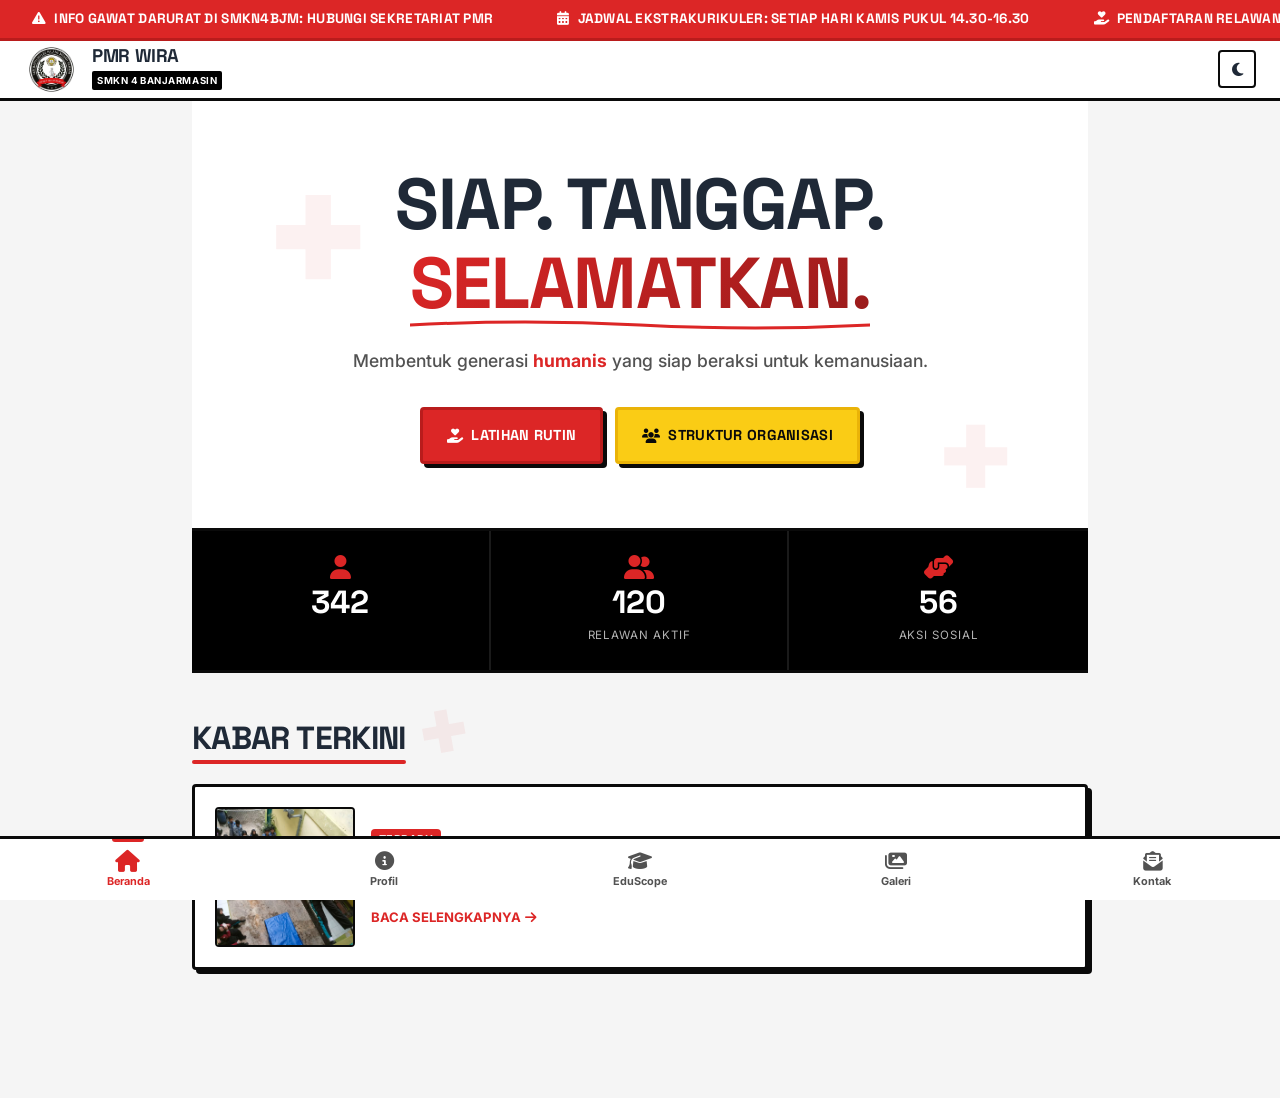
==== commit 2573a6d3: "v1" ====
--- a/pmr.likesyou.org/htdocs/index.html
+++ b/pmr.likesyou.org/htdocs/index.html
@@ -3,79 +3,142 @@
 
 <head>
     <meta charset="UTF-8">
-    <meta name="viewport" content="width=device-width, initial-scale=1.0">
+    <meta name="viewport" content="width=device-width, initial-scale=1.0, viewport-fit=cover">
     <meta name="description"
         content="Website Resmi Palang Merah Remaja SMK Negeri 4 Banjarmasin. Humanis, Peduli, Tanggap.">
     <title>Palang Merah Remaja - SMKN 4 Banjarmasin</title>
-
-    <!-- PWA Meta Tags -->
-    <meta name="theme-color" content="#FF0000">
+    <meta name="theme-color" content="#DC2626">
     <meta name="apple-mobile-web-app-capable" content="yes">
     <meta name="apple-mobile-web-app-status-bar-style" content="black-translucent">
-
-    <!-- Font Awesome CDN (Requested) -->
     <link rel="stylesheet" href="https://cdnjs.cloudflare.com/ajax/libs/font-awesome/6.4.0/css/all.min.css">
-
-    <!-- Google Fonts: Space Grotesk (Headings) & Inter (Body) -->
     <link
-        href="https://fonts.googleapis.com/css2?family=Inter:wght@400;600;800&family=Space+Grotesk:wght@500;700&display=swap"
+        href="https://fonts.googleapis.com/css2?family=Inter:wght@400;500;600;700;800;900&family=Space+Grotesk:wght@500;600;700&display=swap"
         rel="stylesheet">
-
     <style>
-        /* --- CSS VARIABLES & RESET --- */
+        /* ============================
+           VARIABLES & RESET
+        ============================ */
         :root {
-            /* PMR Palette */
-            --primary: #FF3B30;
-            /* Vibrant Red */
+            --primary: #DC2626;
+            --primary-light: #EF4444;
+            --primary-dark: #B91C1C;
             --secondary: #000000;
-            /* Pure Black */
-            --accent: #FFD60A;
-            /* Warning Yellow */
-            --bg-body: #F2F2F2;
+            --accent: #FACC15;
+            --accent-dark: #EAB308;
+            --bg-body: #F5F5F5;
             --bg-card: #FFFFFF;
-
-            --text-main: #000000;
+            --bg-elevated: #FAFAFA;
+            --text-main: #1f2937;
+            --text-secondary: #525252;
             --text-inverse: #FFFFFF;
-            --border-width: 4px;
-            --shadow-hard: 4px 4px 0px 0px var(--secondary);
-            --shadow-hover: 2px 2px 0px 0px var(--secondary);
-            --radius: 0px;
-            /* Brutalism usually has sharp corners, or slightly rounded */
-
+            --border-color: #0A0A0A;
+            --border-width: 3px;
+            --shadow-sm: 2px 2px 0 0 var(--border-color);
+            --shadow-md: 4px 4px 0 0 var(--border-color);
+            --shadow-lg: 6px 6px 0 0 var(--border-color);
+            --shadow-xl: 8px 8px 0 0 var(--border-color);
+            --shadow-primary: 4px 4px 0 0 var(--primary);
+            --radius-sm: 4px;
+            --radius-md: 8px;
+            --radius-lg: 12px;
             --font-heading: 'Space Grotesk', sans-serif;
             --font-body: 'Inter', sans-serif;
-
-            --nav-height: 70px;
+            --nav-height: 64px;
+            --header-height: 60px;
+            --safe-bottom: env(safe-area-inset-bottom, 0px);
+            --container-max: 960px;
+            --transition-fast: 0.15s cubic-bezier(0.4, 0, 0.2, 1);
+            --transition-normal: 0.25s cubic-bezier(0.4, 0, 0.2, 1);
+            --transition-bounce: 0.5s cubic-bezier(0.34, 1.56, 0.64, 1);
         }
 
         [data-theme="dark"] {
-            --primary: #FF453A;
+            --primary: #EF4444;
+            --primary-light: #F87171;
+            --primary-dark: #DC2626;
             --secondary: #FFFFFF;
-            --bg-body: #101010;
-            --bg-card: #1A1A1A;
-            --text-main: #FFFFFF;
-            --text-inverse: #000000;
-            --shadow-hard: 4px 4px 0px 0px rgba(255, 255, 255, 0.2);
-        }
-
-        * {
+            --bg-body: #0A0A0A;
+            --bg-card: #171717;
+            --bg-elevated: #1C1C1C;
+            --text-main: #F5F5F5;
+            --text-secondary: #A3A3A3;
+            --text-inverse: #0A0A0A;
+            --border-color: #404040;
+            --shadow-sm: 2px 2px 0 0 rgba(255, 255, 255, 0.08);
+            --shadow-md: 4px 4px 0 0 rgba(255, 255, 255, 0.08);
+            --shadow-lg: 6px 6px 0 0 rgba(255, 255, 255, 0.06);
+            --shadow-xl: 8px 8px 0 0 rgba(255, 255, 255, 0.04);
+            --shadow-primary: 4px 4px 0 0 var(--primary);
+        }
+
+        *,
+        *::before,
+        *::after {
             box-sizing: border-box;
             margin: 0;
             padding: 0;
             -webkit-tap-highlight-color: transparent;
         }
 
+        html {
+            scroll-behavior: smooth;
+            -webkit-text-size-adjust: 100%;
+        }
+
         body {
             font-family: var(--font-body);
-            background-color: var(--bg-body);
+            background: var(--bg-body);
             color: var(--text-main);
-            line-height: 1.5;
-            padding-bottom: calc(var(--nav-height) + 20px);
-            transition: background 0.2s, color 0.2s;
+            line-height: 1.6;
             overflow-x: hidden;
-        }
-
-        /* --- TYPOGRAPHY --- */
+            min-height: 100dvh;
+            padding-bottom: calc(var(--nav-height) + var(--safe-bottom) + 16px);
+            transition: background var(--transition-normal), color var(--transition-normal);
+        }
+
+        body.modal-open {
+            overflow: hidden;
+        }
+
+        img {
+            max-width: 100%;
+            height: auto;
+            display: block;
+        }
+
+        a {
+            color: inherit;
+            text-decoration: none;
+        }
+
+        button {
+            font: inherit;
+            cursor: pointer;
+        }
+
+        ul,
+        ol {
+            list-style-position: inside;
+        }
+
+        /* Scrollbar */
+        ::-webkit-scrollbar {
+            width: 6px;
+            height: 6px;
+        }
+
+        ::-webkit-scrollbar-track {
+            background: var(--bg-body);
+        }
+
+        ::-webkit-scrollbar-thumb {
+            background: var(--text-secondary);
+            border-radius: 3px;
+        }
+
+        /* ============================
+           TYPOGRAPHY
+        ============================ */
         h1,
         h2,
         h3,
@@ -83,17 +146,17 @@
             font-family: var(--font-heading);
             font-weight: 700;
             text-transform: uppercase;
-            letter-spacing: -0.5px;
+            letter-spacing: -0.02em;
             line-height: 1.1;
         }
 
         h1 {
-            font-size: clamp(2rem, 8vw, 3.5rem);
+            font-size: clamp(2.2rem, 7vw, 3.8rem);
         }
 
         h2 {
-            font-size: clamp(1.5rem, 5vw, 2.2rem);
-            margin-bottom: 1.5rem;
+            font-size: clamp(1.4rem, 4vw, 2rem);
+            margin-bottom: 1.25rem;
             position: relative;
             display: inline-block;
         }
@@ -104,12 +167,26 @@
             width: 100%;
             height: 4px;
             background: var(--primary);
-            margin-top: 2px;
+            margin-top: 4px;
+            border-radius: 2px;
+        }
+
+        h3 {
+            font-size: clamp(1.1rem, 3vw, 1.4rem);
+        }
+
+        h4 {
+            font-size: clamp(0.95rem, 2.5vw, 1.15rem);
         }
 
         p {
-            margin-bottom: 1rem;
+            margin-bottom: 0.75rem;
             font-weight: 500;
+            color: var(--text-secondary);
+        }
+
+        p:last-child {
+            margin-bottom: 0;
         }
 
         .text-center {
@@ -117,93 +194,241 @@
         }
 
         .text-sm {
-            font-size: 0.85rem;
-            opacity: 0.8;
-        }
-
-        /* --- UTILITIES & COMPONENTS --- */
+            font-size: 0.82rem;
+            opacity: 0.75;
+        }
+
+        .text-xs {
+            font-size: 0.72rem;
+            opacity: 0.6;
+        }
+
+        /* ============================
+           LAYOUT
+        ============================ */
         .container {
-            max-width: 900px;
+            max-width: var(--container-max);
             margin: 0 auto;
-            padding: 0 1.5rem;
-        }
-
-        /* Neo-Brutalist Button */
+            padding: 0 clamp(16px, 4vw, 32px);
+        }
+
+        .section-padding {
+            padding: clamp(24px, 5vw, 48px) 0;
+        }
+
+        /* ============================
+           COMPONENTS
+        ============================ */
+        /* Buttons */
         .btn {
             display: inline-flex;
             align-items: center;
             justify-content: center;
             gap: 0.5rem;
-            padding: 0.8rem 1.5rem;
-            border: var(--border-width) solid var(--secondary);
+            padding: clamp(10px, 2vw, 14px) clamp(16px, 3vw, 24px);
+            border: var(--border-width) solid var(--border-color);
             background: var(--bg-card);
             color: var(--text-main);
-            font-weight: 800;
+            font-weight: 700;
+            font-size: clamp(0.8rem, 2vw, 0.9rem);
             font-family: var(--font-heading);
             text-transform: uppercase;
-            text-decoration: none;
-            box-shadow: var(--shadow-hard);
+            letter-spacing: 0.02em;
+            box-shadow: var(--shadow-md);
             cursor: pointer;
-            transition: all 0.1s ease;
-            width: 100%;
-            /* Mobile first */
-        }
-
-        @media (min-width: 768px) {
-            .btn {
-                width: auto;
-            }
+            transition: all var(--transition-fast);
+            border-radius: var(--radius-sm);
+            white-space: nowrap;
+            -webkit-user-select: none;
+            user-select: none;
+        }
+
+        .btn:hover {
+            transform: translate(-2px, -2px);
+            box-shadow: var(--shadow-lg);
         }
 
         .btn:active {
             transform: translate(2px, 2px);
-            box-shadow: var(--shadow-hover);
+            box-shadow: var(--shadow-sm);
         }
 
         .btn-primary {
-            background-color: var(--primary);
+            background: var(--primary);
             color: white;
+            border-color: var(--primary-dark);
+        }
+
+        .btn-primary:hover {
+            background: var(--primary-light);
+            border-color: var(--primary);
         }
 
         .btn-secondary {
-            background-color: var(--accent);
-            color: black;
+            background: var(--accent);
+            color: #0A0A0A;
+            border-color: var(--accent-dark);
+        }
+
+        .btn-secondary:hover {
+            background: #FDE047;
         }
 
         .btn-outline {
             background: transparent;
             box-shadow: none;
+            border-width: 2px;
+        }
+
+        .btn-outline:hover {
+            background: var(--bg-elevated);
+            box-shadow: var(--shadow-sm);
         }
 
         .btn-block {
             width: 100%;
         }
 
+        /* Badge */
         .badge {
             display: inline-block;
-            padding: 4px 8px;
-            position: relative;
-            top: 10px;
-            right: auto;
+            padding: 3px 8px;
             background: var(--secondary);
             color: var(--bg-card);
-            font-size: 0.75rem;
-            font-weight: bold;
+            font-size: 0.68rem;
+            font-weight: 700;
             text-transform: uppercase;
-        }
-
+            letter-spacing: 0.04em;
+            border-radius: var(--radius-sm);
+            line-height: 1.4;
+        }
+
+        .badge-primary {
+            background: var(--primary);
+            color: white;
+        }
+
+        .badge-accent {
+            background: var(--accent);
+            color: #0A0A0A;
+        }
+
+        /* Card */
+        .card {
+            background: var(--bg-card);
+            border: var(--border-width) solid var(--border-color);
+            box-shadow: var(--shadow-md);
+            padding: clamp(16px, 3vw, 24px);
+            border-radius: var(--radius-sm);
+            transition: transform var(--transition-fast), box-shadow var(--transition-fast);
+            display: flex;
+            flex-direction: column;
+            height: 100%;
+        }
+
+        .card:hover {
+            transform: translate(-3px, -3px);
+            box-shadow: var(--shadow-lg);
+        }
+
+        /* Avatar */
+        .avatar {
+            width: 72px;
+            height: 72px;
+            border: 3px solid var(--border-color);
+            border-radius: var(--radius-sm);
+            object-fit: cover;
+            background: var(--bg-elevated);
+            display: flex;
+            align-items: center;
+            justify-content: center;
+            font-family: var(--font-heading);
+            font-weight: 700;
+            font-size: 1.4rem;
+            color: var(--primary);
+            overflow: hidden;
+            flex-shrink: 0;
+        }
+
+        .avatar img {
+            width: 100%;
+            height: 100%;
+            object-fit: cover;
+        }
+
+        .avatar-sm {
+            width: 48px;
+            height: 48px;
+            font-size: 0.9rem;
+        }
+
+        .avatar-lg {
+            width: 88px;
+            height: 88px;
+            font-size: 1.6rem;
+        }
+
+        /* Grid */
+        .grid-2 {
+            display: grid;
+            grid-template-columns: 1fr;
+            gap: clamp(16px, 3vw, 24px);
+        }
+
+        @media (min-width: 640px) {
+            .grid-2 {
+                grid-template-columns: repeat(2, 1fr);
+            }
+        }
+
+        .grid-auto {
+            display: grid;
+            gap: clamp(16px, 3vw, 24px);
+        }
+
+        /* Divider */
+        .divider {
+            border: none;
+            border-top: 3px solid var(--border-color);
+            margin: clamp(16px, 3vw, 32px) 0;
+        }
+
+        .divider-label {
+            display: flex;
+            align-items: center;
+            gap: 12px;
+            margin: clamp(20px, 4vw, 40px) 0;
+            font-family: var(--font-heading);
+            font-weight: 700;
+            font-size: 0.8rem;
+            text-transform: uppercase;
+            letter-spacing: 0.08em;
+            color: var(--text-secondary);
+        }
+
+        .divider-label::before,
+        .divider-label::after {
+            content: '';
+            flex: 1;
+            height: 3px;
+            background: var(--border-color);
+        }
+
+        /* ============================
+           ANIMATIONS
+        ============================ */
         .hidden {
             display: none !important;
         }
 
-        .fade-in {
-            animation: slideUp 0.4s cubic-bezier(0.16, 1, 0.3, 1) forwards;
-        }
-
-        @keyframes slideUp {
+        .section-enter {
+            animation: sectionIn 0.4s cubic-bezier(0.16, 1, 0.3, 1) forwards;
+        }
+
+        @keyframes sectionIn {
             from {
                 opacity: 0;
-                transform: translateY(20px);
+                transform: translateY(16px);
             }
 
             to {
@@ -212,196 +437,919 @@
             }
         }
 
-        /* --- HEADER --- */
+        .reveal {
+            opacity: 0;
+            transform: translateY(24px);
+            transition: opacity 0.5s cubic-bezier(0.16, 1, 0.3, 1), transform 0.5s cubic-bezier(0.16, 1, 0.3, 1);
+        }
+
+        .reveal.visible {
+            opacity: 1;
+            transform: translateY(0);
+        }
+
+        .stagger>* {
+            opacity: 0;
+            transform: translateY(16px);
+            transition: opacity 0.4s cubic-bezier(0.16, 1, 0.3, 1), transform 0.4s cubic-bezier(0.16, 1, 0.3, 1);
+        }
+
+        .stagger.visible>*:nth-child(1) {
+            transition-delay: 0.05s;
+        }
+
+        .stagger.visible>*:nth-child(2) {
+            transition-delay: 0.1s;
+        }
+
+        .stagger.visible>*:nth-child(3) {
+            transition-delay: 0.15s;
+        }
+
+        .stagger.visible>*:nth-child(4) {
+            transition-delay: 0.2s;
+        }
+
+        .stagger.visible>*:nth-child(5) {
+            transition-delay: 0.25s;
+        }
+
+        .stagger.visible>*:nth-child(6) {
+            transition-delay: 0.3s;
+        }
+
+        .stagger.visible>* {
+            opacity: 1;
+            transform: translateY(0);
+        }
+
+        @keyframes pulse-ring {
+            0% {
+                transform: scale(1);
+                opacity: 0.6;
+            }
+
+            100% {
+                transform: scale(1.4);
+                opacity: 0;
+            }
+        }
+
+        @keyframes count-up {
+            from {
+                opacity: 0;
+                transform: translateY(8px);
+            }
+
+            to {
+                opacity: 1;
+                transform: translateY(0);
+            }
+        }
+
+        @media (prefers-reduced-motion: reduce) {
+
+            *,
+            *::before,
+            *::after {
+                animation-duration: 0.01ms !important;
+                transition-duration: 0.01ms !important;
+            }
+
+            .reveal,
+            .stagger>* {
+                opacity: 1;
+                transform: none;
+            }
+        }
+
+        /* ============================
+           HEADER
+        ============================ */
         header {
             background: var(--bg-card);
-            border-bottom: var(--border-width) solid var(--secondary);
-            padding: 1rem;
+            border-bottom: var(--border-width) solid var(--border-color);
+            padding: 0 clamp(12px, 3vw, 24px);
+            height: var(--header-height);
             display: flex;
             justify-content: space-between;
             align-items: center;
             position: sticky;
             top: 0;
             z-index: 100;
+            transition: background var(--transition-normal), border-color var(--transition-normal);
         }
 
         .brand {
             display: flex;
             align-items: center;
-            gap: 1rem;
-        }
-
-        .brand-icon {
-            font-size: 2rem;
-            color: var(--primary);
-            animation: pulse 2s infinite;
+            gap: clamp(8px, 2vw, 14px);
+            min-width: 0;
+        }
+
+        .brand-logo {
+            width: 54px;
+            height: 54px;
+            object-fit: contain;
+            flex-shrink: 0;
         }
 
         .brand-text h1 {
-            font-size: 1.2rem;
+            font-size: clamp(0.95rem, 2.5vw, 1.15rem);
             margin: 0;
             line-height: 1;
         }
 
         .brand-text span {
             font-family: var(--font-body);
-            font-size: 0.7rem;
-            font-weight: 600;
+            font-size: 0.6rem;
+            font-weight: 700;
             text-transform: uppercase;
+            letter-spacing: 0.06em;
             background: var(--secondary);
             color: var(--bg-card);
-            padding: 2px 4px;
-        }
-
-        /* --- MARQUEE (Emergency Alert) --- */
+            padding: 2px 5px;
+            border-radius: 2px;
+            display: inline-block;
+            margin-top: 3px;
+        }
+
+        .header-actions {
+            display: flex;
+            align-items: center;
+            gap: 8px;
+        }
+
+        .icon-btn {
+            background: none;
+            border: 2px solid var(--border-color);
+            color: var(--text-main);
+            width: 38px;
+            height: 38px;
+            border-radius: var(--radius-sm);
+            cursor: pointer;
+            display: grid;
+            place-items: center;
+            font-size: 0.95rem;
+            transition: all var(--transition-fast);
+        }
+
+        .icon-btn:hover {
+            background: var(--bg-elevated);
+            transform: scale(1.05);
+        }
+
+        .icon-btn:active {
+            transform: scale(0.95);
+        }
+
+        /* ============================
+           MARQUEE
+        ============================ */
         .marquee-container {
             background: var(--primary);
-            color: var(--text-inverse);
-            border-bottom: var(--border-width) solid var(--secondary);
+            color: white;
+            border-bottom: var(--border-width) solid var(--primary-dark);
             overflow: hidden;
             white-space: nowrap;
-            padding: 0.5rem 0;
-            font-weight: bold;
+            padding: 8px 0;
+            font-weight: 700;
             font-family: var(--font-heading);
-        }
-
-        .marquee-content {
-            display: inline-block;
-            animation: scroll 20s linear infinite;
-        }
-
-        @keyframes scroll {
+            font-size: clamp(0.72rem, 1.8vw, 0.85rem);
+            letter-spacing: 0.02em;
+        }
+
+        .marquee-track {
+            display: flex;
+            animation: marquee 30s linear infinite;
+            width: max-content;
+        }
+
+        .marquee-track:hover {
+            animation-play-state: paused;
+        }
+
+        .marquee-item {
+            flex-shrink: 0;
+            padding: 0 2rem;
+            display: inline-flex;
+            align-items: center;
+            gap: 0.5rem;
+        }
+
+        @keyframes marquee {
             0% {
-                transform: translateX(100vw);
+                transform: translateX(0);
             }
 
             100% {
-                transform: translateX(-100%);
-            }
-        }
-
-        @media (max-width: 600px) {
-            .marquee-content {
-                animation-duration: 15s;
-            }
-        }
-
-        /* --- HERO SECTION --- */
+                transform: translateX(-50%);
+            }
+        }
+
+        /* ============================
+           HERO
+        ============================ */
         .hero {
-            padding: 2rem 1rem;
+            padding: clamp(32px, 6vw, 64px) clamp(16px, 4vw, 32px);
             text-align: center;
-            border-bottom: var(--border-width) solid var(--secondary);
+            border-bottom: var(--border-width) solid var(--border-color);
             background: var(--bg-card);
+            position: relative;
+            overflow: hidden;
+        }
+
+        .hero::before {
+            content: '+';
+            position: absolute;
+            top: 10%;
+            left: 8%;
+            font-size: clamp(80px, 15vw, 160px);
+            font-weight: 900;
+            color: var(--primary);
+            opacity: 0.06;
+            line-height: 1;
+            pointer-events: none;
+        }
+
+        .hero::after {
+            content: '+';
+            position: absolute;
+            bottom: 5%;
+            right: 8%;
+            font-size: clamp(60px, 12vw, 120px);
+            font-weight: 900;
+            color: var(--primary);
+            opacity: 0.06;
+            line-height: 1;
+            pointer-events: none;
+        }
+
+        .hero h1 {
+            position: relative;
+            z-index: 1;
+        }
+
+        .hero p {
+            font-size: clamp(0.9rem, 2.2vw, 1.1rem);
+            margin-top: 1rem;
+            position: relative;
+            z-index: 1;
+            color: var(--text-secondary);
         }
 
         .hero-actions {
             display: flex;
             flex-direction: column;
-            gap: 1rem;
-            margin-top: 1.5rem;
-        }
-
-        @media (min-width: 600px) {
+            gap: 12px;
+            margin-top: clamp(20px, 4vw, 32px);
+            position: relative;
+            z-index: 1;
+        }
+
+        @media (min-width: 480px) {
             .hero-actions {
                 flex-direction: row;
                 justify-content: center;
-            }
-
-            h1 {
-                font-size: 3.5rem;
-            }
-        }
-
-        /* --- CARDS & GRID --- */
-        .grid-section {
-            padding: 2rem 0;
-        }
-
-        .neo-grid {
+                flex-wrap: wrap;
+            }
+        }
+
+        /* ============================
+           STATS
+        ============================ */
+        .stats-bar {
             display: grid;
-            grid-template-columns: repeat(auto-fit, minmax(280px, 1fr));
-            gap: 1.5rem;
-        }
-
-        /* --- GALLERY GRID (Google Photos Style) --- */
-        .gallery-grid {
-            display: grid;
-            grid-template-columns: repeat(auto-fill, minmax(180px, 1fr));
-            gap: 10px;
-            padding: 1rem 0;
+            grid-template-columns: repeat(3, 1fr);
+            background: var(--secondary);
+            color: var(--bg-card);
+            border-bottom: var(--border-width) solid var(--border-color);
+            transition: background var(--transition-normal), border-color var(--transition-normal);
+        }
+
+        [data-theme="dark"] .stats-bar {
+            background: var(--bg-card);
+            color: var(--text-main);
+            border-color: var(--border-color);
+        }
+
+        .stat-item {
+            padding: clamp(14px, 3vw, 24px) clamp(8px, 2vw, 16px);
+            text-align: center;
+            border-right: 2px solid rgba(255, 255, 255, 0.1);
+            transition: background var(--transition-fast);
+        }
+
+        [data-theme="dark"] .stat-item {
+            border-right-color: var(--border-color);
+        }
+
+        .stat-item:last-child {
+            border-right: none;
+        }
+
+        .stat-item:hover {
+            background: rgba(255, 255, 255, 0.05);
+        }
+
+        .stat-item i {
+            font-size: clamp(1.1rem, 2.5vw, 1.5rem);
+            margin-bottom: 6px;
+            color: var(--primary);
+            display: block;
+        }
+
+        .stat-number {
+            font-size: clamp(1.3rem, 3.5vw, 2rem);
+            font-weight: 900;
+            font-family: var(--font-heading);
+            display: block;
+            line-height: 1.1;
+        }
+
+        .stat-label {
+            font-size: clamp(0.6rem, 1.5vw, 0.72rem);
+            text-transform: uppercase;
+            letter-spacing: 0.08em;
+            opacity: 0.7;
+            margin-top: 2px;
+        }
+
+        /* ============================
+           NEWS / HIGHLIGHT
+        ============================ */
+        .news-highlight {
+            display: flex;
+            flex-direction: column;
+            gap: clamp(12px, 2vw, 16px);
+            padding: clamp(16px, 3vw, 20px);
+            cursor: pointer;
+        }
+
+        .news-highlight-img {
+            width: 100%;
+            max-width: 160px;
+            aspect-ratio: 1;
+            object-fit: cover;
+            border: 2px solid var(--border-color);
+            border-radius: var(--radius-sm);
+            flex-shrink: 0;
+            align-self: center;
+        }
+
+        @media (min-width: 480px) {
+            .news-highlight {
+                flex-direction: row;
+                align-items: center;
+            }
+
+            .news-highlight-img {
+                max-width: 140px;
+            }
+        }
+
+        .news-highlight h3 {
+            font-size: clamp(0.95rem, 2.2vw, 1.15rem);
+            margin-top: 6px;
+        }
+
+        .news-cta {
+            color: var(--primary);
+            font-weight: 700;
+            font-size: 0.82rem;
+            margin-top: 6px;
+            display: inline-flex;
+            align-items: center;
+            gap: 4px;
+            transition: gap var(--transition-fast);
+        }
+
+        .news-highlight:hover .news-cta {
+            gap: 8px;
+        }
+
+        /* ============================
+           GALLERY
+        ============================ */
+        .masonry {
+            columns: 2;
+            column-gap: clamp(8px, 2vw, 12px);
+        }
+
+        @media (min-width: 640px) {
+            .masonry {
+                columns: 3;
+            }
+        }
+
+        @media (min-width: 960px) {
+            .masonry {
+                columns: 4;
+            }
         }
 
         .gallery-item {
+            break-inside: avoid;
+            margin-bottom: clamp(8px, 2vw, 12px);
             position: relative;
-            aspect-ratio: 1 / 1;
             overflow: hidden;
-            border: 4px solid var(--secondary);
+            border: var(--border-width) solid var(--border-color);
+            border-radius: var(--radius-sm);
             cursor: pointer;
-            transition: transform 0.2s, box-shadow 0.2s;
             background: var(--bg-card);
+            transition: transform var(--transition-fast), box-shadow var(--transition-fast);
         }
 
         .gallery-item:hover {
-            transform: scale(1.02);
-            box-shadow: 6px 6px 0px 0px var(--primary);
-            z-index: 10;
+            transform: translateY(-3px);
+            box-shadow: var(--shadow-primary);
+            z-index: 2;
         }
 
         .gallery-img {
             width: 100%;
-            height: 100%;
-            object-fit: cover;
-            filter: grayscale(100%);
-            transition: filter 0.3s;
+            display: block;
+            filter: grayscale(80%) contrast(1.05);
+            transition: filter 0.4s ease, transform 0.4s ease;
         }
 
         .gallery-item:hover .gallery-img {
-            filter: grayscale(0%);
+            filter: grayscale(0%) contrast(1);
+            transform: scale(1.03);
         }
 
         .gallery-overlay {
             position: absolute;
-            bottom: 0;
-            left: 0;
-            right: 0;
-            background: linear-gradient(transparent, rgba(0, 0, 0, 0.8));
+            inset: 0;
+            background: linear-gradient(0deg, rgba(0, 0, 0, 0.8) 0%, rgba(0, 0, 0, 0.1) 50%, transparent 100%);
             color: white;
-            padding: 1.5rem 0.8rem 0.5rem;
+            padding: 12px;
+            display: flex;
+            flex-direction: column;
+            justify-content: flex-end;
             font-family: var(--font-heading);
             font-weight: 700;
-            font-size: 0.85rem;
+            font-size: 0.8rem;
             text-transform: uppercase;
             opacity: 0;
-            transition: opacity 0.3s;
+            transition: opacity var(--transition-fast);
         }
 
         .gallery-item:hover .gallery-overlay {
             opacity: 1;
         }
 
-        /* --- ALBUM SLIDER STYLES --- */
-        .album-slider-container {
+        .photo-count {
+            position: absolute;
+            top: 8px;
+            right: 8px;
+            background: var(--primary);
+            color: white;
+            padding: 3px 7px;
+            font-size: 0.65rem;
+            font-weight: 800;
+            border-radius: var(--radius-sm);
+            border: 2px solid var(--primary-dark);
+            z-index: 3;
+            display: flex;
+            align-items: center;
+            gap: 3px;
+        }
+
+        /* Search */
+        .search-box {
             position: relative;
+            margin-bottom: 1.5rem;
+        }
+
+        .search-input {
+            width: 100%;
+            padding: 14px 44px 14px 44px;
+            font-size: 0.95rem;
+            font-family: var(--font-heading);
+            font-weight: 600;
+            border: var(--border-width) solid var(--border-color);
+            background: var(--bg-card);
+            color: var(--text-main);
+            outline: none;
+            border-radius: var(--radius-sm);
+            transition: box-shadow var(--transition-fast), border-color var(--transition-fast);
+        }
+
+        .search-input:focus {
+            box-shadow: var(--shadow-md);
+            border-color: var(--primary);
+        }
+
+        .search-icon {
+            position: absolute;
+            left: 14px;
+            top: 50%;
+            transform: translateY(-50%);
+            color: var(--text-secondary);
+            font-size: 0.9rem;
+        }
+
+        .search-clear {
+            position: absolute;
+            right: 10px;
+            top: 50%;
+            transform: translateY(-50%);
+            background: var(--bg-elevated);
+            border: 2px solid var(--border-color);
+            border-radius: var(--radius-sm);
+            width: 28px;
+            height: 28px;
+            display: none;
+            place-items: center;
+            font-size: 0.7rem;
+            color: var(--text-secondary);
+            cursor: pointer;
+            transition: all var(--transition-fast);
+        }
+
+        .search-clear.visible {
+            display: grid;
+        }
+
+        .search-clear:hover {
+            background: var(--primary);
+            color: white;
+            border-color: var(--primary);
+        }
+
+        .search-empty {
+            text-align: center;
+            padding: 3rem 1rem;
+            color: var(--text-secondary);
+            font-family: var(--font-heading);
+            font-weight: 600;
+        }
+
+        .search-empty i {
+            font-size: 2.5rem;
             margin-bottom: 1rem;
+            display: block;
+            opacity: 0.3;
+        }
+
+        /* ============================
+           ORG CHART
+        ============================ */
+        .org-chart {
+            padding: clamp(16px, 3vw, 32px) 0;
+        }
+
+        .org-level {
+            display: flex;
+            flex-wrap: wrap;
+            gap: clamp(12px, 2vw, 20px);
+            justify-content: center;
             width: 100%;
         }
 
+        .org-connector {
+            width: var(--border-width);
+            height: clamp(20px, 3vw, 32px);
+            background: var(--border-color);
+            margin: 0 auto;
+        }
+
+        .org-node {
+            border: var(--border-width) solid var(--border-color);
+            background: var(--bg-card);
+            padding: clamp(14px, 2.5vw, 20px) clamp(12px, 2vw, 18px);
+            text-align: center;
+            box-shadow: var(--shadow-md);
+            border-radius: var(--radius-sm);
+            min-width: 180px;
+            max-width: 260px;
+            flex: 1 1 180px;
+            display: flex;
+            flex-direction: column;
+            align-items: center;
+            gap: 8px;
+            transition: transform var(--transition-fast), box-shadow var(--transition-fast);
+        }
+
+        .org-node:hover {
+            transform: translate(-3px, -3px);
+            box-shadow: var(--shadow-primary);
+        }
+
+        .role-icon {
+            font-size: 1.1rem;
+            color: var(--primary);
+        }
+
+        .role-desc {
+            font-size: 0.72rem;
+            color: var(--text-secondary);
+            line-height: 1.4;
+            font-style: italic;
+        }
+
+        .dual-avatars {
+            display: flex;
+            justify-content: center;
+        }
+
+        .dual-avatars .avatar {
+            margin-left: -8px;
+        }
+
+        .dual-avatars .avatar:first-child {
+            margin-left: 0;
+            z-index: 2;
+        }
+
+        .dual-names h4 {
+            font-size: clamp(0.72rem, 1.8vw, 0.82rem);
+            line-height: 1.5;
+        }
+
+        /* Coordinators Grid */
+        .coord-grid {
+            display: grid;
+            grid-template-columns: 1fr;
+            gap: clamp(12px, 2vw, 20px);
+            width: 100%;
+        }
+
+        @media (min-width: 640px) {
+            .coord-grid {
+                grid-template-columns: repeat(2, 1fr);
+            }
+        }
+
+        .coord-card {
+            text-align: left;
+        }
+
+        .coord-card .avatar {
+            margin: 0 auto 8px;
+        }
+
+        .coord-header {
+            text-align: center;
+            margin-bottom: 12px;
+        }
+
+        .member-list {
+            padding: 0;
+            list-style: none;
+            font-size: 0.82rem;
+        }
+
+        .member-list li {
+            padding: 4px 0;
+            border-bottom: 1px dashed var(--border-color);
+            display: flex;
+            align-items: center;
+            gap: 6px;
+        }
+
+        .member-list li::before {
+            content: '';
+            width: 6px;
+            height: 6px;
+            background: var(--primary);
+            border-radius: 50%;
+            flex-shrink: 0;
+        }
+
+        .member-list li:last-child {
+            border-bottom: none;
+        }
+
+        /* ============================
+           EMERGENCY GUIDE
+        ============================ */
+        .emergency-grid {
+            display: grid;
+            grid-template-columns: repeat(2, 1fr);
+            gap: clamp(10px, 2vw, 16px);
+        }
+
+        .emergency-card {
+            border: var(--border-width) solid var(--border-color);
+            background: var(--bg-card);
+            padding: clamp(14px, 3vw, 20px);
+            text-align: center;
+            cursor: pointer;
+            border-radius: var(--radius-sm);
+            transition: transform var(--transition-fast), box-shadow var(--transition-fast);
+            display: flex;
+            flex-direction: column;
+            align-items: center;
+            gap: 8px;
+        }
+
+        .emergency-card:hover {
+            transform: translate(-3px, -3px);
+            box-shadow: var(--shadow-primary);
+        }
+
+        .emergency-card:active {
+            transform: translate(2px, 2px);
+            box-shadow: var(--shadow-sm);
+        }
+
+        .emergency-card i {
+            font-size: clamp(1.5rem, 4vw, 2rem);
+            color: var(--primary);
+            transition: transform var(--transition-bounce);
+        }
+
+        .emergency-card:hover i {
+            transform: scale(1.15);
+        }
+
+        .emergency-card h4 {
+            font-size: clamp(0.75rem, 2vw, 0.9rem);
+        }
+
+        .guide-steps {
+            list-style: none;
+            padding: 0;
+            margin-top: 12px;
+        }
+
+        .guide-step {
+            display: flex;
+            gap: 12px;
+            margin-bottom: 10px;
+            padding: 12px;
+            background: var(--bg-elevated);
+            border: 2px solid var(--border-color);
+            border-radius: var(--radius-sm);
+            align-items: flex-start;
+            transition: transform var(--transition-fast);
+        }
+
+        .guide-step:hover {
+            transform: translateX(4px);
+        }
+
+        .step-num {
+            background: var(--primary);
+            color: white;
+            min-width: 26px;
+            height: 26px;
+            display: flex;
+            align-items: center;
+            justify-content: center;
+            font-weight: 800;
+            font-size: 0.8rem;
+            border-radius: var(--radius-sm);
+            flex-shrink: 0;
+            border: 2px solid var(--primary-dark);
+        }
+
+        .emergency-badge {
+            background: var(--primary);
+            color: white;
+            padding: 3px 10px;
+            font-size: 0.68rem;
+            font-weight: 800;
+            text-transform: uppercase;
+            letter-spacing: 0.04em;
+            border-radius: var(--radius-sm);
+            display: inline-block;
+            margin-bottom: 8px;
+        }
+
+        /* ============================
+           MODALS
+        ============================ */
+        .modal-overlay {
+            position: fixed;
+            inset: 0;
+            background: rgba(0, 0, 0, 0.75);
+            z-index: 1000;
+            display: flex;
+            justify-content: center;
+            align-items: flex-end;
+            opacity: 0;
+            pointer-events: none;
+            transition: opacity 0.3s ease;
+            padding: 0;
+        }
+
+        @media (min-width: 640px) {
+            .modal-overlay {
+                align-items: center;
+                padding: 1rem;
+            }
+        }
+
+        .modal-overlay.open {
+            opacity: 1;
+            pointer-events: all;
+        }
+
+        .modal-box {
+            background: var(--bg-card);
+            border: var(--border-width) solid var(--border-color);
+            width: 100%;
+            max-width: 540px;
+            max-height: 90dvh;
+            overflow-y: auto;
+            overscroll-behavior: contain;
+            transform: translateY(100%);
+            transition: transform 0.4s cubic-bezier(0.16, 1, 0.3, 1);
+            border-radius: var(--radius-lg) var(--radius-lg) 0 0;
+        }
+
+        @media (min-width: 640px) {
+            .modal-box {
+                border-radius: var(--radius-md);
+                transform: translateY(24px) scale(0.97);
+            }
+        }
+
+        .modal-overlay.open .modal-box {
+            transform: translateY(0) scale(1);
+        }
+
+        .modal-handle {
+            width: 40px;
+            height: 4px;
+            background: var(--border-color);
+            border-radius: 2px;
+            margin: 10px auto 0;
+        }
+
+        @media (min-width: 640px) {
+            .modal-handle {
+                display: none;
+            }
+        }
+
+        .modal-header {
+            background: var(--secondary);
+            color: var(--bg-card);
+            padding: 14px 16px;
+            display: flex;
+            justify-content: space-between;
+            align-items: center;
+            position: sticky;
+            top: 0;
+            z-index: 2;
+            gap: 8px;
+        }
+
+        [data-theme="dark"] .modal-header {
+            background: var(--bg-elevated);
+            color: var(--text-main);
+            border-bottom: 2px solid var(--border-color);
+        }
+
+        .modal-header h3 {
+            font-size: clamp(0.85rem, 2.2vw, 1rem);
+            min-width: 0;
+            overflow: hidden;
+            text-overflow: ellipsis;
+            white-space: nowrap;
+        }
+
+        .close-modal {
+            background: transparent;
+            border: 2px solid currentColor;
+            color: inherit;
+            width: 32px;
+            height: 32px;
+            border-radius: var(--radius-sm);
+            cursor: pointer;
+            display: grid;
+            place-items: center;
+            flex-shrink: 0;
+            transition: all var(--transition-fast);
+        }
+
+        .close-modal:hover {
+            background: rgba(255, 255, 255, 0.1);
+        }
+
+        .modal-body {
+            padding: clamp(16px, 3vw, 24px);
+        }
+
+        /* Album Slider */
         .album-slider {
             display: flex;
             overflow-x: auto;
             scroll-snap-type: x mandatory;
             scrollbar-width: none;
-            /* Firefox */
             -ms-overflow-style: none;
-            /* IE/Edge */
             gap: 0;
             cursor: grab;
-            border: 3px solid var(--secondary);
+            border: 3px solid var(--border-color);
+            border-radius: var(--radius-sm);
         }
 
         .album-slider::-webkit-scrollbar {
             display: none;
-            /* Chrome/Safari */
         }
 
         .slider-item {
@@ -412,365 +1360,76 @@
 
         .album-img {
             width: 100%;
-            height: 250px;
+            height: clamp(200px, 40vw, 280px);
             object-fit: cover;
             display: block;
+            cursor: pointer;
+            transition: transform 0.3s;
+        }
+
+        .album-img:hover {
+            transform: scale(1.01);
         }
 
         .slider-dots {
             display: flex;
             justify-content: center;
             gap: 8px;
-            margin-top: 10px;
+            margin-top: 12px;
         }
 
         .slider-dot {
-            width: 12px;
-            height: 12px;
-            background: var(--bg-card);
-            border: 2px solid var(--secondary);
+            width: 10px;
+            height: 10px;
+            background: var(--bg-elevated);
+            border: 2px solid var(--border-color);
+            border-radius: 50%;
             cursor: pointer;
-            transition: all 0.2s;
+            transition: all var(--transition-fast);
         }
 
         .slider-dot.active {
             background: var(--primary);
-            transform: scale(1.2);
-            box-shadow: 2px 2px 0px 0px var(--secondary);
-        }
-
-        .album-img {
+            border-color: var(--primary-dark);
+            transform: scale(1.3);
+        }
+
+        /* ============================
+           MAP
+        ============================ */
+        .map-container {
+            position: relative;
             width: 100%;
-            height: 200px;
-            object-fit: cover;
-            border: 3px solid var(--secondary);
-            cursor: pointer;
-            transition: transform 0.2s;
-        }
-
-        .album-img:hover {
-            transform: scale(1.02);
-        }
-
-        .photo-count-badge {
+            padding-top: 56.25%;
+            border: var(--border-width) solid var(--border-color);
+            border-radius: var(--radius-sm);
+            overflow: hidden;
+            box-shadow: var(--shadow-md);
+        }
+
+        .map-container iframe {
             position: absolute;
-            top: 10px;
-            right: 10px;
-            background: var(--primary);
-            color: white;
-            padding: 2px 6px;
-            font-size: 0.7rem;
-            font-weight: 800;
-            border: 2px solid var(--secondary);
-            z-index: 5;
-        }
-
-        .card {
-            background: var(--bg-card);
-            border: var(--border-width) solid var(--secondary);
-            box-shadow: var(--shadow-hard);
-            padding: 1rem;
-            transition: transform 0.2s;
-            display: flex;
-            flex-direction: column;
+            inset: 0;
+            width: 100%;
             height: 100%;
-        }
-
-        .card:hover {
-            transform: translate(-2px, -2px);
-            box-shadow: 6px 6px 0px 0px var(--secondary);
-        }
-
-        .card-img {
-            width: 100%;
-            height: 180px;
-            object-fit: cover;
-            border: 2px solid var(--secondary);
-            margin-bottom: 1rem;
-            filter: grayscale(100%);
-            transition: filter 0.3s;
-        }
-
-        .card:hover .card-img {
-            filter: grayscale(0%);
-        }
-
-        .card-content {
-            flex: 1;
-            display: flex;
-            flex-direction: column;
-        }
-
-        .card-title {
-            font-size: 1.25rem;
-            margin-bottom: 0.5rem;
-            font-weight: 700;
-        }
-
-        .card-text {
-            font-size: 0.9rem;
-            margin-bottom: 1rem;
-            flex: 1;
-        }
-
-        /* --- STATS / COUNTERS --- */
-        .stats-bar {
-            display: flex;
-            background: var(--secondary);
-            color: var(--bg-card);
-            padding: 1.5rem 1rem;
-            justify-content: space-around;
-            border-bottom: var(--border-width) solid var(--secondary);
-            text-align: center;
-            flex-wrap: wrap;
-            gap: 1.5rem;
-        }
-
-        @media (max-width: 480px) {
-            .stats-bar {
-                padding: 1rem;
-                justify-content: center;
-                gap: 1rem;
-            }
-
-            .stat-item {
-                flex: 1 1 40%;
-            }
-        }
-
-        .stat-item i {
-            font-size: 1.5rem;
-            margin-bottom: 0.5rem;
-            color: var(--primary);
-        }
-
-        .stat-number {
-            font-size: 1.5rem;
-            font-weight: 800;
-            display: block;
-        }
-
-        .stat-label {
-            font-size: 0.75rem;
-            text-transform: uppercase;
-            letter-spacing: 1px;
-        }
-
-        /* --- STRUCTURE TREE (Brutalist) --- */
-        .org-chart {
-            display: flex;
-            flex-direction: column;
-            align-items: center;
-            gap: 0;
-            padding: 2rem 0;
-            width: 100%;
-            overflow-x: auto;
-            -webkit-overflow-scrolling: touch;
-        }
-
-        @media (max-width: 600px) {
-            .org-chart {
-                align-items: stretch;
-                padding: 1rem 0;
-            }
-
-            .org-connector {
-                display: none;
-            }
-
-            .org-node {
-                margin-bottom: 1rem;
-                min-width: 0 !important;
-                width: 100%;
-            }
-        }
-
-        .org-node {
-            border: var(--border-width) solid var(--secondary);
-            background: var(--bg-card);
-            padding: 1.5rem 1rem;
-            text-align: center;
-            box-shadow: var(--shadow-hard);
-            position: relative;
-            z-index: 2;
-            min-width: 200px;
-            display: flex;
-            flex-direction: column;
-            align-items: center;
-            gap: 0.8rem;
-        }
-
-        .member-img {
-            width: 80px;
-            height: 80px;
-            border: 3px solid var(--secondary);
-            object-fit: cover;
-            background: var(--bg-body);
-            transition: transform 0.3s;
-        }
-
-        .org-node:hover .member-img {
-            transform: scale(1.05) rotate(5deg);
-        }
-
-        .duo-avatar {
-            margin-right: 5px;
-            position: relative;
-            z-index: 2;
-        }
-
-        .duo-avatar+.duo-avatar {
-            margin-right: 0;
-            z-index: 1;
-        }
-
-        .role-icon {
-            font-size: 1.2rem;
-            color: var(--primary);
-            margin-bottom: 0.3rem;
-        }
-
-        .role-desc {
-            font-size: 0.75rem;
-            color: var(--text-main);
-            opacity: 0.7;
-            margin-top: 0.5rem;
-            max-width: 180px;
-            line-height: 1.3;
-            font-style: italic;
-        }
-
-        .org-connector {
-            width: var(--border-width);
-            height: 30px;
-            background: var(--secondary);
-        }
-
-        /* --- SEARCH --- */
-        .search-box {
-            position: relative;
-            margin-bottom: 1.5rem;
-        }
-
-        .search-input {
-            width: 100%;
-            padding: 1rem 1rem 1rem 3rem;
-            font-size: 1rem;
-            font-family: var(--font-heading);
-            border: var(--border-width) solid var(--secondary);
-            background: var(--bg-card);
-            color: var(--text-main);
-            outline: none;
-        }
-
-        .search-input:focus {
-            box-shadow: var(--shadow-hard);
-        }
-
-        .search-icon {
-            position: absolute;
-            left: 1rem;
-            top: 50%;
-            transform: translateY(-50%);
-            color: var(--text-main);
-        }
-
-        /* --- MODAL --- */
-        .modal-overlay {
-            position: fixed;
-            top: 0;
-            left: 0;
-            right: 0;
-            bottom: 0;
-            background: rgba(0, 0, 0, 0.85);
-            z-index: 1000;
-            display: flex;
-            justify-content: center;
-            align-items: center;
-            opacity: 0;
-            pointer-events: none;
-            transition: opacity 0.3s;
-            padding: 1rem;
-        }
-
-        .modal-overlay.open {
-            opacity: 1;
-            pointer-events: all;
-        }
-
-        .modal-box {
-            background: var(--bg-card);
-            border: var(--border-width) solid var(--secondary);
-            box-shadow: 8px 8px 0px 0px var(--primary);
-            width: 100%;
-            max-width: 550px;
-            max-height: 90vh;
-            overflow-y: auto;
-            padding: 0;
-            transform: translateY(20px);
-            transition: transform 0.3s;
-            position: relative;
-        }
-
-        @media (max-width: 600px) {
-            .modal-box {
-                width: 95%;
-                max-height: 85vh;
-            }
-        }
-
-        .modal-overlay.open .modal-box {
-            transform: translateY(0);
-        }
-
-        .modal-header {
-            background: var(--secondary);
-            color: var(--bg-card);
-            padding: 1rem;
-            display: flex;
-            justify-content: space-between;
-            align-items: center;
-        }
-
-        .modal-body {
-            padding: 1.5rem;
-        }
-
-        .close-modal {
-            background: transparent;
-            border: 2px solid var(--bg-card);
-            color: var(--bg-card);
-            width: 32px;
-            height: 32px;
-            cursor: pointer;
-            font-weight: bold;
-        }
-
-        /* --- BOTTOM NAV --- */
+            border: 0;
+        }
+
+        /* ============================
+           BOTTOM NAV
+        ============================ */
         .bottom-nav {
             position: fixed;
             bottom: 0;
             left: 0;
             width: 100%;
-            height: var(--nav-height);
+            height: calc(var(--nav-height) + var(--safe-bottom));
+            padding-bottom: var(--safe-bottom);
             background: var(--bg-card);
-            border-top: var(--border-width) solid var(--secondary);
+            border-top: var(--border-width) solid var(--border-color);
             display: flex;
-            justify-content: space-around;
-            align-items: center;
             z-index: 90;
-            box-shadow: 0 -4px 0px 0px rgba(0, 0, 0, 0.1);
-        }
-
-        @media (max-width: 400px) {
-            .nav-item span {
-                display: none;
-            }
-
-            .nav-item i {
-                font-size: 1.5rem;
-                margin-bottom: 0;
-            }
+            transition: background var(--transition-normal), border-color var(--transition-normal);
         }
 
         .nav-item {
@@ -778,44 +1437,87 @@
             flex-direction: column;
             align-items: center;
             justify-content: center;
-            color: var(--text-main);
+            color: var(--text-secondary);
             text-decoration: none;
-            font-size: 0.7rem;
+            font-size: clamp(0.58rem, 1.5vw, 0.68rem);
             font-weight: 700;
             flex: 1;
-            height: 100%;
-            transition: background 0.1s;
+            height: var(--nav-height);
+            transition: all var(--transition-fast);
             cursor: pointer;
+            position: relative;
+            gap: 2px;
+            -webkit-user-select: none;
+            user-select: none;
         }
 
         .nav-item i {
-            font-size: 1.25rem;
-            margin-bottom: 4px;
+            font-size: clamp(1rem, 2.5vw, 1.2rem);
+            transition: transform var(--transition-bounce);
         }
 
         .nav-item.active {
-            background: var(--secondary);
-            color: var(--bg-card);
-        }
-
-        /* --- TOAST NOTIFICATION --- */
+            color: var(--primary);
+        }
+
+        .nav-item.active i {
+            transform: scale(1.15);
+        }
+
+        .nav-item::before {
+            content: '';
+            position: absolute;
+            top: 0;
+            left: 50%;
+            transform: translateX(-50%) scaleX(0);
+            width: 32px;
+            height: 3px;
+            background: var(--primary);
+            border-radius: 0 0 3px 3px;
+            transition: transform var(--transition-fast);
+        }
+
+        .nav-item.active::before {
+            transform: translateX(-50%) scaleX(1);
+        }
+
+        .nav-item:active i {
+            transform: scale(0.9);
+        }
+
+        @media (max-width: 360px) {
+            .nav-item span {
+                display: none;
+            }
+
+            .nav-item i {
+                font-size: 1.3rem;
+            }
+        }
+
+        /* ============================
+           TOAST
+        ============================ */
         .toast {
             position: fixed;
-            bottom: 90px;
+            bottom: calc(var(--nav-height) + var(--safe-bottom) + 16px);
             left: 50%;
             transform: translateX(-50%) translateY(20px);
             background: var(--secondary);
             color: var(--bg-card);
-            padding: 0.8rem 1.5rem;
-            border: 2px solid var(--bg-card);
-            box-shadow: 4px 4px 0px 0px var(--primary);
+            padding: 12px 20px;
+            border: 2px solid var(--border-color);
+            box-shadow: var(--shadow-lg);
             font-weight: 600;
+            font-size: 0.85rem;
             opacity: 0;
-            transition: all 0.3s;
+            transition: all 0.35s cubic-bezier(0.16, 1, 0.3, 1);
             z-index: 2000;
             pointer-events: none;
-            width: 90%;
+            width: max-content;
+            max-width: 90vw;
             text-align: center;
+            border-radius: var(--radius-md);
         }
 
         .toast.show {
@@ -823,948 +1525,1299 @@
             transform: translateX(-50%) translateY(0);
         }
 
-        /* --- EMERGENCY GUIDE STYLES --- */
-        .emergency-grid {
-            display: grid;
-            grid-template-columns: repeat(2, 1fr);
-            gap: 1rem;
-            margin-top: 1rem;
-        }
-
-        .emergency-card {
-            border: var(--border-width) solid var(--secondary);
+        [data-theme="dark"] .toast {
             background: var(--bg-card);
-            padding: 1.2rem;
-            text-align: center;
-            cursor: pointer;
-            transition: transform 0.2s, box-shadow 0.2s;
-            display: flex;
-            flex-direction: column;
-            align-items: center;
-            gap: 0.5rem;
-        }
-
-        .emergency-card:hover {
-            transform: translate(-3px, -3px);
-            box-shadow: 6px 6px 0px 0px var(--primary);
-        }
-
-        .emergency-card i {
-            font-size: 2rem;
-            color: var(--primary);
-        }
-
-        .emergency-card h4 {
-            font-size: 0.9rem;
-            text-transform: uppercase;
-        }
-
-        .guide-steps {
-            list-style: none;
-            padding: 0;
-            margin-top: 1rem;
-        }
-
-        .guide-step {
-            display: flex;
-            gap: 1rem;
-            margin-bottom: 1rem;
-            padding: 1rem;
-            background: var(--bg-body);
-            border: 2px solid var(--secondary);
-            align-items: flex-start;
-        }
-
-        .step-num {
-            background: var(--primary);
-            color: white;
-            width: 24px;
-            height: 24px;
-            display: flex;
-            align-items: center;
-            justify-content: center;
-            font-weight: bold;
-            flex-shrink: 0;
-            border: 2px solid var(--secondary);
-        }
-
-        .emergency-badge {
-            background: var(--primary);
-            color: white;
-            padding: 2px 8px;
-            font-size: 0.7rem;
-            font-weight: bold;
-            text-transform: uppercase;
-            margin-bottom: 0.5rem;
-            display: inline-block;
-        }
-
-        /* Toggle Switch for Theme */
-        .theme-switch {
-            background: none;
-            border: 2px solid var(--secondary);
             color: var(--text-main);
-            width: 40px;
-            height: 40px;
-            border-radius: 50%;
-            /* Slight contrast */
-            cursor: pointer;
+            border-color: var(--border-color);
+        }
+
+        /* ============================
+           SCROLL TO TOP
+        ============================ */
+        .scroll-top {
+            position: fixed;
+            bottom: calc(var(--nav-height) + var(--safe-bottom) + 16px);
+            right: 16px;
+            width: 44px;
+            height: 44px;
+            background: var(--bg-card);
+            border: var(--border-width) solid var(--border-color);
+            box-shadow: var(--shadow-md);
+            border-radius: var(--radius-sm);
             display: grid;
             place-items: center;
-        }
-
-        [data-theme="dark"] .theme-switch {
-            border-color: var(--bg-card);
-            color: var(--bg-card);
+            cursor: pointer;
+            z-index: 80;
+            opacity: 0;
+            transform: translateY(12px);
+            pointer-events: none;
+            transition: all var(--transition-fast);
+            font-size: 1rem;
+            color: var(--text-main);
+        }
+
+        .scroll-top.visible {
+            opacity: 1;
+            transform: translateY(0);
+            pointer-events: all;
+        }
+
+        .scroll-top:hover {
+            transform: translateY(-2px);
+            box-shadow: var(--shadow-lg);
+        }
+
+        /* ============================
+           QUOTE CARD
+        ============================ */
+        .quote-card {
+            background: var(--secondary);
+            color: var(--text-inverse);
+            padding: clamp(20px, 4vw, 32px);
+            border-radius: var(--radius-sm);
+            position: relative;
+            overflow: hidden;
+            transition: background var(--transition-normal), color var(--transition-normal);
+        }
+
+        [data-theme="dark"] .quote-card {
+            background: var(--bg-elevated);
+            color: var(--text-main);
+        }
+
+        .quote-card::before {
+            content: '\201C';
+            position: absolute;
+            top: -10px;
+            left: 12px;
+            font-size: 5rem;
+            font-family: Georgia, serif;
+            color: var(--primary);
+            opacity: 0.2;
+            line-height: 1;
+        }
+
+        .quote-card p {
+            font-size: clamp(1rem, 2.5vw, 1.2rem);
+            font-family: var(--font-heading);
+            font-weight: 600;
+            color: inherit;
+            position: relative;
+        }
+
+        /* ============================
+           INFO BOX
+        ============================ */
+        .info-box {
+            border-left: 6px solid var(--primary);
+            background: var(--secondary);
+            color: var(--text-inverse);
+            padding: clamp(14px, 3vw, 20px);
+            border-radius: 0 var(--radius-sm) var(--radius-sm) 0;
+            transition: background var(--transition-normal), color var(--transition-normal);
+        }
+
+        [data-theme="dark"] .info-box {
+            background: var(--bg-elevated);
+            color: var(--text-main);
+            border-left-color: var(--primary);
+        }
+
+        .info-box h3 {
+            color: var(--primary);
+        }
+
+        .schedule-box {
+            background: var(--accent);
+            color: #0A0A0A;
+            padding: clamp(12px, 2.5vw, 18px);
+            border: 2px solid var(--accent-dark);
+            border-radius: var(--radius-sm);
+        }
+
+        .link-pills {
+            display: flex;
+            gap: 8px;
+            flex-wrap: wrap;
+        }
+
+        .link-pill {
+            display: inline-flex;
+            align-items: center;
+            gap: 4px;
+            padding: 6px 10px;
+            font-size: 0.72rem;
+            font-weight: 700;
+            text-transform: uppercase;
+            border-radius: var(--radius-sm);
+            color: white;
+            cursor: pointer;
+            transition: transform var(--transition-fast), box-shadow var(--transition-fast);
+        }
+
+        .link-pill:hover {
+            transform: translateY(-2px);
+            box-shadow: var(--shadow-sm);
+        }
+
+        /* ============================
+           CONTACT CARDS
+        ============================ */
+        .contact-item {
+            display: flex;
+            align-items: flex-start;
+            gap: 10px;
+            padding: 8px 0;
+        }
+
+        .contact-item i {
+            width: 20px;
+            text-align: center;
+            color: var(--primary);
+            flex-shrink: 0;
+            margin-top: 3px;
+        }
+
+        .contact-item p {
+            margin: 0;
+            color: var(--text-main);
         }
     </style>
 </head>
 
 <body>
 
-    <!-- MARQUEE ALERT -->
+    <!-- MARQUEE -->
     <div class="marquee-container">
-        <div class="marquee-content">
-            <i class="fa-solid fa-triangle-exclamation"></i> INFO GAWAT DARURAT DI SMKN4BJM: HUBUNGI ATAU SEKRETARIAT
-            PMR |
-            JADWAL EKSTRAKURIKULER: SETIAP HARI KAMIS PUKUL 14.30-16.30 | PENDAFTARAN RELAWAN DIBUKA! <i
-                class="fa-solid fa-triangle-exclamation"></i>
+        <div class="marquee-track" id="marqueeTrack">
+            <span class="marquee-item">
+                <i class="fa-solid fa-triangle-exclamation"></i> INFO GAWAT DARURAT DI SMKN4BJM: HUBUNGI SEKRETARIAT
+                PMR
+            </span>
+            <span class="marquee-item">
+                <i class="fa-solid fa-calendar-days"></i> JADWAL EKSTRAKURIKULER: SETIAP HARI KAMIS PUKUL 14.30-16.30
+            </span>
+            <span class="marquee-item">
+                <i class="fa-solid fa-hand-holding-heart"></i> PENDAFTARAN RELAWAN DIBUKA!
+            </span>
+            <span class="marquee-item">
+                <i class="fa-solid fa-triangle-exclamation"></i> INFO GAWAT DARURAT DI SMKN4BJM: HUBUNGI SEKRETARIAT
+                PMR
+            </span>
+            <span class="marquee-item">
+                <i class="fa-solid fa-calendar-days"></i> JADWAL EKSTRAKURIKULER: SETIAP HARI KAMIS PUKUL 14.30-16.30
+            </span>
+            <span class="marquee-item">
+                <i class="fa-solid fa-hand-holding-heart"></i> PENDAFTARAN RELAWAN DIBUKA!
+            </span>
         </div>
     </div>
 
     <!-- HEADER -->
     <header>
         <div class="brand">
-            <img src="./aset/gambar/pmr-logo.webp" alt="PMR Logo" width="43">
+            <img src="./gudang/logo/pmr-logo.webp" alt="PMR Logo" class="brand-logo"
+                onerror="this.style.display='none'">
             <div class="brand-text">
                 <h1>PMR WIRA</h1>
                 <span>SMKN 4 Banjarmasin</span>
             </div>
         </div>
-        <button class="theme-switch" id="themeBtn" aria-label="Ganti Tema">
-            <i class="fa-solid fa-moon"></i>
-        </button>
+        <div class="header-actions">
+            <button class="icon-btn" id="themeBtn" aria-label="Ganti Tema">
+                <i class="fa-solid fa-moon"></i>
+            </button>
+        </div>
     </header>
 
     <main class="container">
 
-        <!-- SECTION: BERANDA -->
-        <section id="beranda" class="active fade-in">
+        <!-- BERANDA -->
+        <section id="beranda" class="active section-enter">
+            <!-- Floating decorative elements -->
+            <div style="
+        position: absolute; top: 10%; left: 8%;
+        width: 80px; height: 80px; border-radius: 50%;
+        background: rgba(220, 38, 38, 0.08);
+        animation: float 6s ease-in-out infinite;
+    "></div>
+            <div style="
+        position: absolute; top: 20%; right: 10%;
+        width: 120px; height: 120px; border-radius: 50%;
+        background: rgba(220, 38, 38, 0.06);
+        animation: float 8s ease-in-out infinite reverse;
+    "></div>
+            <div style="
+        position: absolute; bottom: 15%; left: 15%;
+        width: 60px; height: 60px; border-radius: 50%;
+        background: rgba(220, 38, 38, 0.1);
+        animation: float 7s ease-in-out infinite;
+    "></div>
+            <div style="
+        position: absolute; top: 50%; right: 5%;
+        width: 40px; height: 40px;
+        border: 3px solid rgba(220, 38, 38, 0.3);
+        border-radius: 50%;
+        animation: pulse 3s ease-in-out infinite;
+    "></div>
+
+            <!-- Cross pattern decoration -->
+            <div style="
+        position: absolute; top: 30%; right: 20%;
+        font-size: 60px; color: rgba(220, 38, 38, 0.08);
+        font-weight: 900; transform: rotate(15deg);
+        user-select: none;
+    ">+</div>
+            <div style="
+        position: absolute; bottom: 25%; left: 25%;
+        font-size: 80px; color: rgba(220, 38, 38, 0.06);
+        font-weight: 900; transform: rotate(-10deg);
+        user-select: none;
+    ">+</div>
             <div class="hero">
-                <h1>Siap. Tanggap. <br><span style="color:var(--primary)">Selamatkan.</span></h1>
-                <p style="margin-top: 1rem;">Membentuk generasi humanis yang siap beraksi untuk kemanusiaan.</p>
-
+                <!-- Heading -->
+                <h1 style="
+            font-size: clamp(2.5rem, 6vw, 4.5rem);
+            font-weight: 900;
+            line-height: 1.1;
+            margin: 0 0 24px;
+            letter-spacing: -0.02em;
+            animation: fadeInUp 1s ease-out 0.4s both;
+        ">
+                    Siap. Tanggap.<br>
+                    <span style="
+                background: linear-gradient(135deg, #dc2626 0%, #991b1b 100%);
+                -webkit-background-clip: text;
+                background-clip: text;
+                -webkit-text-fill-color: transparent;
+                position: relative;
+                display: inline-block;
+            ">
+                        Selamatkan.
+                        <svg style="
+                    position: absolute;
+                    bottom: -8px; left: 0;
+                    width: 100%; height: 12px;
+                " viewBox="0 0 200 12" preserveAspectRatio="none">
+                            <path d="M0,6 Q50,0 100,6 T200,6" stroke="#dc2626" stroke-width="3" fill="none"
+                                stroke-linecap="round" />
+                        </svg>
+                    </span>
+                </h1>
+                <p>Membentuk generasi <strong style="color:#dc2626">humanis</strong> yang siap beraksi untuk
+                    kemanusiaan.</p>
                 <div class="hero-actions">
-                    <a href="#" onclick="openDonateModal()" class="btn btn-primary">
+                    <button class="btn btn-primary" onclick="openDonateModal()">
                         <i class="fa-solid fa-hand-holding-heart"></i> Latihan Rutin
-                    </a>
-                    <a href="#member" onclick="switchTab('profil')" class="btn btn-secondary">
+                    </button>
+                    <button class="btn btn-secondary"
+                        onclick="switchTab('profil'); document.getElementById('member')?.scrollIntoView({behavior:'smooth'})">
                         <i class="fa-solid fa-users"></i> Struktur Organisasi
-                    </a>
+                    </button>
                 </div>
             </div>
 
-            <!-- Stats Counter -->
-            <div class="stats-bar">
+            <div class="stats-bar reveal" id="statsBar">
                 <div class="stat-item">
-                    <i class="fa-solid fa-droplet"></i>
-                    <span class="stat-number">342</span>
-                    <span class="stat-label">Kantong Darah</span>
+                    <i class="fa-solid fa-user"></i>
+                    <span class="stat-number" data-target="342">0</span>
+                    <span class="stat-label"></span>
                 </div>
                 <div class="stat-item">
                     <i class="fa-solid fa-user-group"></i>
-                    <span class="stat-number">120</span>
+                    <span class="stat-number" data-target="120">0</span>
                     <span class="stat-label">Relawan Aktif</span>
                 </div>
                 <div class="stat-item">
                     <i class="fa-solid fa-handshake-angle"></i>
-                    <span class="stat-number">56</span>
+                    <span class="stat-number" data-target="56">0</span>
                     <span class="stat-label">Aksi Sosial</span>
                 </div>
             </div>
 
-            <div class="grid-section">
-                <div style="display:flex; justify-content:space-between; align-items:end; margin-bottom:1rem;">
-                    <h2>Kabar Terkini</h2>
-                </div>
-
-                <div class="neo-grid" id="newsContainer">
-                    <!-- Highlight News Injected Here -->
-                </div>
+            <div class="section-padding">
+                <h2>Kabar Terkini</h2>
+                <div class="grid-auto stagger" id="newsContainer"></div>
             </div>
         </section>
 
-        <!-- SECTION: PROFIL -->
-        <section id="profil" class="fade-in hidden">
-            <h2>Tentang Kami</h2>
-            <div class="card"
-                style="margin-bottom: 2rem; background: var(--secondary); color: var(--text-inverse); transition: background 0.2s, color 0.2s;">
-                <div style="font-size: 3rem; color: var(--primary); margin-bottom: 0.5rem;"><i
-                        class="fa-solid fa-quote-left"></i></div>
-                <p style="font-size: 1.2rem; font-family: var(--font-heading);">"Kemanusiaan tidak mengenal batas. Di
-                    sini kita belajar menjadi pahlawan kecil bagi sesama."</p>
-            </div>
-
-            <div class="neo-grid">
-                <div class="card">
-                    <h3 style="color: var(--primary);"><i class="fa-solid fa-eye"></i> Visi</h3>
-                    <p>Mewujudkan anggota Palang Merah Remaja yang berkarakter, peduli kemanusiaan, terampil, dan siap
-                        berperan aktif dalam lingkungan sekolah maupun masyarakat.</p>
+        <!-- PROFIL -->
+        <section id="profil" class="section-enter hidden">
+            <div class="section-padding">
+                <h2>Tentang Kami</h2>
+
+                <div class="quote-card" style="margin-bottom: 1.5rem;">
+                    <p>"Kemanusiaan tidak mengenal batas. Di sini kita belajar menjadi pahlawan kecil bagi
+                        sesama."</p>
                 </div>
-                <div class="card">
-                    <h3 style="color: var(--primary);"><i class="fa-solid fa-list-check"></i> Misi</h3>
-                    <ul style="padding-left: 1.2rem;">
-                        <li>Menanamkan nilai kepedulian, kemanusiaan, dan solidaritas kepada seluruh anggota.</li>
-                        <li>Meningkatkan pengetahuan serta keterampilan kepalangmerahan dan pertolongan pertama.</li>
-                        <li>Membentuk sikap disiplin, tanggung jawab, dan kerja sama dalam berorganisasi.</li>
-                        <li>Mendukung terciptanya lingkungan sekolah yang sehat, aman, dan siaga.</li>
-                        <li>Berperan aktif dalam kegiatan sosial dan kemanusiaan di masyarakat.</li>
-                    </ul>
-                </div>
-            </div>
-
-            <h2 id="member" style="margin-top: 3rem;">Struktur Organisasi</h2>
-            <p class="text-sm">Periode 2025/2026</p>
-
-            <div class="org-chart">
-                <!-- LEVEL 1: ADVISORY -->
-                <div style="display:flex; gap:2rem; justify-content:center; flex-wrap:wrap; width:100%;">
-                    <div class="org-node">
-                        <div class="role-icon"><i class="fa-solid fa-graduation-cap"></i></div>
-                        <img src="" class="member-img" alt="Wakasek">
-                        <div class="badge">Wakasek Kesiswaan</div>
-                        <h4>Eka Lisdyawati, M.Pd.</h4>
-                        <p class="role-desc">Penanggung jawab umum kebijakan kesiswaan dan pengembangan organisasi
-                            sekolah.</p>
+
+                <div class="grid-2 stagger">
+                    <div class="card">
+                        <h3 style="color: var(--primary);"><i class="fa-solid fa-eye"></i> Visi</h3>
+                        <p>Mewujudkan anggota Palang Merah Remaja yang berkarakter, peduli kemanusiaan,
+                            terampil, dan
+                            siap berperan aktif dalam lingkungan sekolah maupun masyarakat.</p>
                     </div>
-                    <div class="org-node">
-                        <div class="role-icon"><i class="fa-solid fa-user-tie"></i></div>
-                        <img src="https://image2url.com/r2/default/images/1768889368301-eda7e16f-2b44-4523-a8b0-6840c59b71e5.png"
-                            class="member-img" alt="Pembina">
-                        <div class="badge" style="background:var(--primary)">Pembina UKS</div>
-                        <h4>Winda Hairani, S.Pd.</h4>
-                        <p class="role-desc">Pembimbing teknis operasional dan jembatan antara kurikulum dengan kegiatan
-                            PMR.</p>
+                    <div class="card">
+                        <h3 style="color: var(--primary);"><i class="fa-solid fa-list-check"></i> Misi</h3>
+                        <ul style="padding-left: 1rem; font-size: 0.88rem; color: var(--text-secondary);">
+                            <li>Menanamkan nilai kepedulian, kemanusiaan, dan solidaritas kepada seluruh
+                                anggota.</li>
+                            <li>Meningkatkan pengetahuan serta keterampilan kepalangmerahan dan pertolongan
+                                pertama.
+                            </li>
+                            <li>Membentuk sikap disiplin, tanggung jawab, dan kerja sama dalam berorganisasi.
+                            </li>
+                            <li>Mendukung terciptanya lingkungan sekolah yang sehat, aman, dan siaga.</li>
+                            <li>Berperan aktif dalam kegiatan sosial dan kemanusiaan di masyarakat.</li>
+                        </ul>
                     </div>
                 </div>
 
-                <div class="org-connector"></div>
-
-                <!-- LEVEL 2: EXECUTIVE -->
-                <div style="display:flex; gap:1.5rem; width:100%; justify-content:center; flex-wrap:wrap;">
-                    <!-- Ketua PMR Node -->
-                    <div class="org-node" style="min-width:220px;">
-                        <div class="role-icon"><i class="fa-solid fa-crown"></i></div>
-                        <img src="" class="member-img" alt="Ketua">
-                        <div class="badge" style="background:var(--primary)">Ketua PMR</div>
-                        <h4>Adilla Hafiza</h4>
-                        <p class="role-desc">Pemimpin eksekutif dan penanggung jawab utama seluruh program kerja PMR
-                            Wira.</p>
+                <div class="divider-label" id="member">Staf Koordinator</div>
+
+                <h2 style="margin-top:0;">Struktur Organisasi</h2>
+                <p class="text-sm" style="margin-top:-0.5rem; margin-bottom:1.5rem;">Periode 2025/2026</p>
+
+                <div class="org-chart">
+                    <!-- Advisory -->
+                    <div class="org-level">
+                        <div class="org-node">
+                            <div class="role-icon"><i class="fa-solid fa-graduation-cap"></i></div>
+                            <div class="avatar avatar-lg" style="font-size:1.2rem;">EL</div>
+                            <div class="badge">Wakasek Kesiswaan</div>
+                            <h4>Eka Lisdyawati, M.Pd.</h4>
+                            <p class="role-desc">Penanggung jawab umum kebijakan kesiswaan dan pengembangan
+                                organisasi
+                                sekolah.</p>
+                        </div>
+                        <div class="org-node">
+                            <div class="role-icon"><i class="fa-solid fa-user-tie"></i></div>
+                            <div class="avatar avatar-lg">
+                                <img src="https://image2url.com/r2/default/images/1768889368301-eda7e16f-2b44-4523-a8b0-6840c59b71e5.png"
+                                    alt="Pembina">
+                            </div>
+                            <div class="badge badge-primary">Pembina UKS</div>
+                            <h4>Winda Hairani, S.Pd.</h4>
+                            <p class="role-desc">Pembimbing teknis operasional dan jembatan antara kurikulum
+                                dengan
+                                kegiatan PMR.</p>
+                        </div>
                     </div>
 
-                    <!-- Co-Leadership Wakil Ketua Node -->
-                    <div class="org-node" style="min-width:240px;">
-                        <div class="role-icon"><i class="fa-solid fa-users-gear"></i></div>
-                        <div style="display:flex; justify-content:center; margin-bottom:0.3rem;">
-                            <img src="" class="member-img duo-avatar" style="width:60px; height:60px; border-width:2px;"
-                                alt="Wakil 1">
-                            <img src="" class="member-img duo-avatar" style="width:60px; height:60px; border-width:2px;"
-                                alt="Wakil 2">
+                    <div class="org-connector"></div>
+
+                    <!-- Executive -->
+                    <div class="org-level">
+                        <div class="org-node">
+                            <div class="role-icon"><i class="fa-solid fa-crown"></i></div>
+                            <div class="avatar avatar-lg">
+                                <img src="" alt="Ketua">
+                            </div>
+                            <div class="badge badge-primary">Ketua PMR</div>
+                            <h4>Adilla Hafiza</h4>
+                            <p class="role-desc">Pemimpin eksekutif dan penanggung jawab utama seluruh program
+                                kerja
+                                PMR Wira.</p>
                         </div>
-                        <div class="badge" style="background:var(--primary)">Wakil Ketua</div>
-                        <div style="text-align:center;">
-                            <h4 style="font-size: 0.85rem; margin-bottom: 2px;">Siti Fajriyah Qathratunnada</h4>
-                            <h4 style="font-size: 0.85rem;">Assyifa Qolbi</h4>
+                        <div class="org-node" style="max-width:280px;">
+                            <div class="role-icon"><i class="fa-solid fa-users-gear"></i></div>
+                            <div class="dual-avatars">
+                                <div class="avatar avatar-sm">
+                                    <img src="" alt="Ketua">
+                                </div>
+                                <div class="avatar avatar-sm">
+                                    <img src="" alt="Ketua">
+                                </div>
+                            </div>
+                            <div class="badge badge-primary">Wakil Ketua</div>
+                            <div class="dual-names">
+                                <h4>Siti Fajriyah Q.</h4>
+                                <h4>Assyifa Qolbi</h4>
+                            </div>
+                            <p class="role-desc">Pendamping ketua dalam koordinasi internal dan pengawasan
+                                kinerja.
+                            </p>
                         </div>
-                        <p class="role-desc">Pendamping ketua dalam koordinasi internal dan pengawasan kinerja staf
-                            organisasi.</p>
                     </div>
 
-                    <!-- Co-Leadership Wakil Ketua Node -->
-                    <div class="org-node" style="min-width:240px;">
-                        <div class="role-icon"><i class="fa-solid fa-users-gear"></i></div>
-                        <div style="display:flex; justify-content:center; margin-bottom:0.3rem;">
-                            <img src="" class="member-img duo-avatar" style="width:60px; height:60px; border-width:2px;"
-                                alt="Sekretaris 1">
-                            <img src="" class="member-img duo-avatar" style="width:60px; height:60px; border-width:2px;"
-                                alt="Sekretaris 2">
+                    <div class="org-level">
+                        <div class="org-node" style="max-width:280px;">
+                            <div class="role-icon"><i class="fa-solid fa-file-pen"></i></div>
+                            <div class="dual-avatars">
+                                <div class="avatar avatar-sm">
+                                    <img src="" alt="Ketua">
+                                </div>
+                                <div class="avatar avatar-sm">
+                                    <img src="" alt="Ketua">
+                                </div>
+                            </div>
+                            <div class="badge badge-primary">Sekretaris</div>
+                            <div class="dual-names">
+                                <h4>Nurul Aminah</h4>
+                                <h4>Aminah</h4>
+                            </div>
+                            <p class="role-desc">Penanggung jawab administrasi dan dokumentasi organisasi.</p>
                         </div>
-                        <div class="badge" style="background:var(--primary)">Sekretaris</div>
-                        <div style="text-align:center;">
-                            <h4 style="font-size: 0.85rem; margin-bottom: 2px;">Nurul Aminah</h4>
-                            <h4 style="font-size: 0.85rem;">Aminah</h4>
+                        <div class="org-node" style="max-width:280px;">
+                            <div class="role-icon"><i class="fa-solid fa-coins"></i></div>
+                            <div class="dual-avatars">
+                                <div class="avatar avatar-sm">
+                                    <img src="" alt="Ketua">
+                                </div>
+                                <div class="avatar avatar-sm">
+                                    <img src="" alt="Ketua">
+                                </div>
+                            </div>
+                            <div class="badge badge-primary">Bendahara</div>
+                            <div class="dual-names">
+                                <h4>Nurul Aminah</h4>
+                                <h4>Aminah</h4>
+                            </div>
+                            <p class="role-desc">Pengelola keuangan dan transparansi anggaran organisasi.</p>
                         </div>
-                        <p class="role-desc">Penanggung jawab koordinasi internal dan pengawasan kinerja staf
-                            organisasi.</p>
                     </div>
 
-                    <!-- Co-Leadership Wakil Ketua Node -->
-                    <div class="org-node" style="min-width:240px;">
-                        <div class="role-icon"><i class="fa-solid fa-users-gear"></i></div>
-                        <div style="display:flex; justify-content:center; margin-bottom:0.3rem;">
-                            <img src="" class="member-img duo-avatar" style="width:60px; height:60px; border-width:2px;"
-                                alt="Bendahara 1">
-                            <img src="" class="member-img duo-avatar" style="width:60px; height:60px; border-width:2px;"
-                                alt="Bendahara 2">
+                    <div class="org-connector"></div>
+
+                    <!-- Coordinators -->
+                    <div class="coord-grid stagger">
+                        <div class="card coord-card">
+                            <div class="coord-header">
+                                <div class="role-icon"><i class="fa-solid fa-kit-medical"></i></div>
+                                <div class="avatar avatar-sm">
+                                    <img src="" alt="Ketua">
+                                </div>
+                                <div class="badge badge-accent" style="margin-top:6px;">Koordinator UKS</div>
+                                <h4 style="margin-top:4px;">Ketua: Syailha Nor Rahma</h4>
+                            </div>
+                            <ol class="member-list">
+                                <li>Syifa Maurinjia</li>
+                                <li>Nazma Az Zahra</li>
+                                <li>Nahdhah</li>
+                                <li>Andi Nabilla Ramadani</li>
+                                <li>Maulidia Hayuningdiah</li>
+                                <li>Naufa Azmi Khairizqa</li>
+                                <li>Melsia Oktavia</li>
+                            </ol>
+                            <p class="role-desc" style="margin-top:8px;">Penanggung jawab operasional harian dan
+                                inventaris obat-obatan di UKS.</p>
                         </div>
-                        <div class="badge" style="background:var(--primary)">Bendahara</div>
-                        <div style="text-align:center;">
-                            <h4 style="font-size: 0.85rem; margin-bottom: 2px;">Nurul Aminah</h4>
-                            <h4 style="font-size: 0.85rem;">Aminah</h4>
+                        <div class="card coord-card">
+                            <div class="coord-header">
+                                <div class="role-icon"><i class="fa-solid fa-bullhorn"></i></div>
+                                <div class="avatar avatar-sm">
+                                    <img src="" alt="Ketua">
+                                </div>
+                                <div class="badge badge-primary" style="margin-top:6px;">Koordinator Humas</div>
+                                <h4 style="margin-top:4px;">Ketua: Aninda Rila D.</h4>
+                            </div>
+                            <ol class="member-list">
+                                <li>Eva Regina Putri Riyanti</li>
+                                <li>Lisa Erfina</li>
+                                <li>Naylah Azkiya</li>
+                                <li>Rama</li>
+                                <li>Alia Rahmawati</li>
+                                <li>Ferdi Herlino</li>
+                                <li>Almira Fakhriah Hasan</li>
+                            </ol>
+                            <p class="role-desc" style="margin-top:8px;">Jembatan komunikasi antara PMR dengan
+                                pihak
+                                sekolah maupun eksternal.</p>
                         </div>
-                        <p class="role-desc">Penanggung jawab koordinasi internal dan pengawasan kinerja staf
-                            organisasi.</p>
-                    </div>
-                </div>
-
-                <div class="org-connector"></div>
-
-                <!-- LEVEL 3: COORDINATORS -->
-                <div style="border-top: 3px solid var(--secondary); width: 80%; margin: 1rem 0; position:relative;">
-                    <div
-                        style="position:absolute; top:-15px; left:50%; transform:translateX(-50%); background:var(--bg-body); padding:0 1rem; font-family:var(--font-heading); font-weight:800; font-size:0.8rem; text-transform:uppercase;">
-                        Staf Koordinator</div>
-                </div>
-
-                <div class="neo-grid" style="width:100%; text-align:center; margin-top:2rem;">
-                    <div class="card">
-                        <div class="role-icon"><i class="fa-solid fa-kit-medical"></i></div>
-                        <img src="" class="member-img" alt="UKS"
-                            style="margin-bottom: 0.5rem; width: 60px; height: 60px;">
-                        <div class="badge" style="background:var(--accent); margin-bottom: 0.5rem;">Koordinator UKS
+                        <div class="card coord-card">
+                            <div class="coord-header">
+                                <div class="role-icon"><i class="fa-solid fa-users"></i></div>
+                                <div class="avatar avatar-sm">
+                                    <img src="" alt="Ketua">
+                                </div>
+                                <div class="badge" style="margin-top:6px;">Koordinator PSDM</div>
+                                <h4 style="margin-top:4px;">Ketua: Muhammad Yorda H.</h4>
+                            </div>
+                            <ol class="member-list">
+                                <li>A. Ustman Abdullah</li>
+                                <li>Kirani</li>
+                                <li>Halissa Azzahra</li>
+                                <li>Delya Ananda</li>
+                                <li>Lionel Abdi Darma W.</li>
+                                <li>Selviana Dewi</li>
+                                <li>Muhammad Sultan Ariady</li>
+                            </ol>
+                            <p class="role-desc" style="margin-top:8px;">Fokus pada pengembangan kapasitas
+                                anggota dan
+                                menjaga keharmonisan tim.</p>
                         </div>
-                        <h4>Ketua: Syailha Nor Rahma</h4>
-                        <ol style="margin: 0.5rem auto;">
-                            <li>Syifa Maurinjia</li>
-                            <li>Nazma Az Zahra</li>
-                            <li>Nahdhah</li>
-                            <li>Andi Nabilla Ramadani</li>
-                            <li>Maulidia Hayuningdiah</li>
-                            <li>Naufa Azmi Khairizqa</li>
-                            <li>Melsia Oktavia</li>
-                        </ol>
-                        <p class="role-desc" style="margin: 0.5rem auto;">Penanggung jawab operasional harian dan
-                            inventaris obat-obatan di UKS.</p>
-                    </div>
-                    <div class="card">
-                        <div class="role-icon"><i class="fa-solid fa-bullhorn"></i></div>
-                        <img src="" class="member-img" alt="Humas"
-                            style="margin-bottom: 0.5rem; width: 60px; height: 60px;">
-                        <div class="badge" style="background:var(--primary); margin-bottom: 0.5rem;">Koordinator Humas
+                        <div class="card coord-card">
+                            <div class="coord-header">
+                                <div class="role-icon"><i class="fa-solid fa-handshake-angle"></i></div>
+                                <div class="avatar avatar-sm">
+                                    <img src="" alt="Ketua">
+                                </div>
+                                <div class="badge" style="margin-top:6px;">Koordinator Sosma</div>
+                                <h4 style="margin-top:4px;">Ketua: Muhammad Akeyla</h4>
+                            </div>
+                            <ol class="member-list">
+                                <li>Nur Aleesya Nashirah</li>
+                                <li>Nabila Rosydah Zahro</li>
+                                <li>Zahrah Fitri Aisy</li>
+                                <li>Wulandari</li>
+                                <li>Lietya Aisya</li>
+                                <li>Firy al Humairoh Rahmah</li>
+                                <li>Sofha Raihana Kamelia</li>
+                            </ol>
+                            <p class="role-desc" style="margin-top:8px;">Pelaksana utama program aksi
+                                kemanusiaan dan
+                                pengabdian masyarakat.</p>
                         </div>
-                        <h4>Ketua: Aninda Rila Dinisyahara</h4>
-                        <ol style="margin: 0.5rem auto;">
-                            <li>Eva Regina Putri Riyanti</li>
-                            <li>Lisa Erfina</li>
-                            <li>Naylah Azkiya</li>
-                            <li>Rama</li>
-                            <li>Alia Rahmawati</li>
-                            <li>Ferdi Herlino</li>
-                            <li>Almira Fakhriah Hasan</li>
-                        </ol>
-                        <p class="role-desc" style="margin: 0.5rem auto;">Jembatan komunikasi antara PMR dengan pihak
-                            sekolah maupun eksternal.</p>
-                    </div>
-                    <div class="card">
-                        <div class="role-icon"><i class="fa-solid fa-users"></i></div>
-                        <img src="" class="member-img" alt="SDM"
-                            style="margin-bottom: 0.5rem; width: 60px; height: 60px;">
-                        <div class="badge" style="margin-bottom: 0.5rem;">Koordinator PSDM</div>
-                        <h4>Ketua: Muhammad Yorda Herdana</h4>
-                        <ol style="margin: 0.5rem auto;">
-                            <li>A. Ustman Abdullah</li>
-                            <li>Kirani</li>
-                            <li>Halissa Azzahra</li>
-                            <li>Delya Ananda</li>
-                            <li>Lionel Abdi Darma Wicaksono</li>
-                            <li>Selviana Dewi</li>
-                            <li>Muhammad Sultan Ariady</li>
-                        </ol>
-                        <p class="role-desc" style="margin: 0.5rem auto;">Fokus pada pengembangan kapasitas anggota dan
-                            menjaga keharmonisan tim.</p>
-                    </div>
-                    <div class="card">
-                        <div class="role-icon"><i class="fa-solid fa-handshake-angle"></i></div>
-                        <img src="" class="member-img" alt="Somas"
-                            style="margin-bottom: 0.5rem; width: 60px; height: 60px;">
-                        <div class="badge" style="margin-bottom: 0.5rem;">Koordinator Sosma</div>
-                        <h4>Ketua: Muhammad Akeyla</h4>
-                        <ol style="margin: 0.5rem auto;">
-                            <li>Nur Aleesya Nashirah</li>
-                            <li>Nabila Rosydah Zahro</li>
-                            <li>Zahrah Fitri Aisy</li>
-                            <li>Wulandari</li>
-                            <li>Lietya Aisya</li>
-                            <li>Firy al Humairoh Rahmah</li>
-                            <li>Sofha Raihana Kamelia</li>
-                        </ol>
-                        <p class="role-desc" style="margin: 0.5rem auto;">Pelaksana utama program aksi kemanusiaan dan
-                            pengabdian masyarakat.</p>
                     </div>
                 </div>
             </div>
         </section>
 
-        <!-- SECTION: EDUKASI (EduScope) -->
-        <section id="edukasi" class="fade-in hidden">
-            <div style="display:flex; justify-content:space-between; align-items:center; margin-bottom: 1rem;">
-                <h2>EduScope</h2>
-                <span class="badge" style="background: var(--primary); color: white;">PANDUAN DARURAT</span>
-            </div>
-
-            <div class="card"
-                style="margin-bottom: 1.5rem; border-left: 8px solid var(--primary); background: var(--secondary); color: var(--text-inverse); transition: background 0.2s, color 0.2s;">
-                <h3 style="color: var(--primary);"><i class="fa-solid fa-hand-holding-heart"></i> Bersama Kita Peduli
-                </h3>
-                <p style="font-size: 1.1rem; margin-top: 0.5rem; font-weight: 600;">PMR SMKN 4 Banjarmasin hadir untuk
-                    misi kemanusiaan dan pelayanan kesehatan sekolah.</p>
-            </div>
-
-            <div class="emergency-grid">
-                <div class="emergency-card" onclick="openEduDetail('mimisan')">
-                    <i class="fa-solid fa-droplet"></i>
-                    <h4>Mimisan</h4>
+        <!-- EDUKASI -->
+        <section id="edukasi" class="section-enter hidden">
+            <div class="section-padding">
+                <div style="display:flex; justify-content:space-between; align-items:center; flex-wrap:wrap; gap:8px;">
+                    <h2>EduScope</h2>
+                    <span class="badge badge-primary">PANDUAN DARURAT</span>
                 </div>
-                <div class="emergency-card" onclick="openEduDetail('pingsan')">
-                    <i class="fa-solid fa-user-injured"></i>
-                    <h4>Pingsan</h4>
+
+                <div class="info-box" style="margin-bottom: 1.5rem;">
+                    <h3><i class="fa-solid fa-hand-holding-heart"></i> Bersama Kita Peduli</h3>
+                    <p style="font-size: 1rem; margin-top: 6px; font-weight: 600; color:inherit;">PMR SMKN 4
+                        Banjarmasin hadir untuk misi kemanusiaan dan pelayanan kesehatan sekolah.</p>
                 </div>
-                <div class="emergency-card" onclick="openEduDetail('luka_bakar')">
-                    <i class="fa-solid fa-fire-flame-curved"></i>
-                    <h4>Luka Bakar</h4>
-                </div>
-                <div class="emergency-card" onclick="openEduDetail('tersedak')">
-                    <i class="fa-solid fa-lungs"></i>
-                    <h4>Tersedak</h4>
-                </div>
-            </div>
-
-            <h3 style="margin-top: 2rem; margin-bottom: 1rem;">Artikel & Materi Lainnya</h3>
-            <div class="neo-grid">
-                <div class="card">
-                    <i class="fa-solid fa-heart-pulse fa-2x" style="color: var(--primary); margin-bottom: 1rem;"></i>
-                    <h4>P3K Dasar</h4>
-                    <p class="text-sm">Materi lengkap pertolongan pertama untuk anggota PMR.</p>
-                    <a href="/p3k" class="btn btn-outline btn-block" style="margin-top: 1rem; font-size: 0.8rem;">Mulai
-                        Belajar</a>
-                </div>
-                <div class="card">
-                    <i class="fa-solid fa-virus-covid fa-2x" style="color: var(--accent); margin-bottom: 1rem;"></i>
-                    <h4>Kesehatan Remaja</h4>
-                    <p class="text-sm">Informasi pola hidup sehat dan pencegahan penyakit menular.</p>
-                    <a href="/hidup.html" class="btn btn-outline btn-block"
-                        style="margin-top: 1rem; font-size: 0.8rem;">Lihat
-                        Materi</a>
-                </div>
-            </div>
-        </section>
-
-        <!-- SECTION: GALERI -->
-        <section id="galeri" class="fade-in hidden">
-            <h2>Galeri Foto</h2>
-
-            <div class="search-box">
-                <i class="fa-solid fa-magnifying-glass search-icon"></i>
-                <input type="text" class="search-input" id="searchActivity" placeholder="Cari album atau foto...">
-            </div>
-
-            <div class="gallery-grid" id="activityContainer">
-                <!-- Gallery items Injected JS -->
-            </div>
-        </section>
-
-
-        <!-- SECTION: KONTAK -->
-        <section id="kontak" class="fade-in hidden">
-            <h2>Hubungi Kami</h2>
-            <div class="neo-grid">
-                <div class="card">
-                    <h3>Sekretariat</h3>
-                    <div style="margin: 1rem 0;">
-                        <p><i class="fa-solid fa-location-dot" style="width:25px; color:var(--primary)"></i> Ruang UKS,
-                            SMKN 4 Banjarmasin</p>
-                        <p><i class="fa-solid fa-phone" style="width:25px; color:var(--primary)"></i> +62 831-9173-5329
-                        </p>
-                        <p><i class="fa-solid fa-envelope" style="width:25px; color:var(--primary)"></i>
-                            pmr@smkn4bjm.sch.id</p>
+
+                <div class="emergency-grid stagger">
+                    <div class="emergency-card" onclick="openEduDetail('mimisan')" role="button" tabindex="0">
+                        <i class="fa-solid fa-droplet"></i>
+                        <h4>Mimisan</h4>
                     </div>
-                    <a href="https://wa.me/6283191735329" target="_blank" class="btn btn-primary">
-                        <i class="fa-brands fa-whatsapp"></i> Chat WhatsApp
-                    </a>
-                </div>
-
-                <div class="card">
-                    <h3>Bergabung</h3>
-                    <p>Siap menjadi bagian dari pergerakan kemanusiaan di sekolah?</p>
-                    <button class="btn btn-secondary btn-block"
-                        onclick="showToast('Maapp, Pendaftaran ekskul pmr sudaa ditutuppp, silakan tunggu demo ekskul keduwa yaa ^_^')">
-                        Daftar Anggota Baru
-                    </button>
-                    <div class="text-sm" style="margin-top:0.5rem; text-align:center;">
-                        *Pendaftaran dibuka setiap awal semester genap
+                    <div class="emergency-card" onclick="openEduDetail('pingsan')" role="button" tabindex="0">
+                        <i class="fa-solid fa-user-injured"></i>
+                        <h4>Pingsan</h4>
+                    </div>
+                    <div class="emergency-card" onclick="openEduDetail('luka_bakar')" role="button" tabindex="0">
+                        <i class="fa-solid fa-fire-flame-curved"></i>
+                        <h4>Luka Bakar</h4>
+                    </div>
+                    <div class="emergency-card" onclick="openEduDetail('tersedak')" role="button" tabindex="0">
+                        <i class="fa-solid fa-lungs"></i>
+                        <h4>Tersedak</h4>
                     </div>
                 </div>
-            </div>
-
-            <div style="margin-top: 2rem;">
-                <h3>Lokasi</h3>
-                <div
-                    style="background: #ddd; height: 200px; border: 3px solid black; display:flex; align-items:center; justify-content:center; color:#666;">
-                    <!-- Placeholder Map -->
-                    <div style="text-align:center;">
-                        <iframe
-                            src="https://www.google.com/maps/embed?pb=!1m18!1m12!1m3!1d3531.9988223767728!2d114.58754227439209!3d-3.2947890411188894!2m3!1f0!2f0!3f0!3m2!1i1024!2i768!4f13.1!3m3!1m2!1s0x2de423a0b07eb9cd%3A0xc5fc816bceb7bcf7!2sSekolah%20Menengah%20Kejuruan%20Negeri%204%20Banjarmasin!5e1!3m2!1sid!2sid!4v1768894818666!5m2!1sid!2sid"
-                            width="260" height="180" style="border:0;" allowfullscreen="" loading="lazy"
-                            referrerpolicy="no-referrer-when-downgrade"></iframe>
+
+                <h3 style="margin-top: 2rem; margin-bottom: 1rem;">Artikel & Materi Lainnya</h3>
+                <div class="grid-2 stagger">
+                    <div class="card">
+                        <i class="fa-solid fa-heart-pulse fa-2x"
+                            style="color: var(--primary); margin-bottom: 12px;"></i>
+                        <h4>P3K Dasar</h4>
+                        <p class="text-sm">Materi lengkap pertolongan pertama untuk anggota PMR.</p>
+                        <a href="/p3k" class="btn btn-outline btn-block"
+                            style="margin-top: auto; padding-top:12px;">Mulai
+                            Belajar</a>
+                    </div>
+                    <div class="card">
+                        <i class="fa-solid fa-virus-covid fa-2x"
+                            style="color: var(--accent-dark); margin-bottom: 12px;"></i>
+                        <h4>Kesehatan Remaja</h4>
+                        <p class="text-sm">Informasi pola hidup sehat dan pencegahan penyakit menular.</p>
+                        <a href="/hidup.html" class="btn btn-outline btn-block"
+                            style="margin-top: auto; padding-top:12px;">Lihat
+                            Materi</a>
                     </div>
                 </div>
             </div>
         </section>
 
+        <!-- GALERI -->
+        <section id="galeri" class="section-enter hidden">
+            <div class="section-padding">
+                <h2>Galeri Foto</h2>
+
+                <div class="search-box">
+                    <i class="fa-solid fa-magnifying-glass search-icon"></i>
+                    <input type="text" class="search-input" id="searchActivity" placeholder="Cari album atau foto..."
+                        aria-label="Cari album atau foto">
+                    <button class="search-clear" id="searchClear" aria-label="Hapus pencarian">
+                        <i class="fa-solid fa-xmark"></i>
+                    </button>
+                </div>
+
+                <div class="masonry stagger" id="activityContainer"></div>
+                <div class="search-empty hidden" id="searchEmpty">
+                    <i class="fa-solid fa-image"></i>
+                    Tidak ada foto yang ditemukan
+                </div>
+            </div>
+        </section>
+
+        <!-- KONTAK -->
+        <section id="kontak" class="section-enter hidden">
+            <div class="section-padding">
+                <h2>Hubungi Kami</h2>
+                <div class="grid-2 stagger">
+                    <div class="card">
+                        <h3>Sekretariat</h3>
+                        <div style="margin: 1rem 0;">
+                            <div class="contact-item">
+                                <i class="fa-solid fa-location-dot"></i>
+                                <p>Ruang UKS, SMKN 4 Banjarmasin</p>
+                            </div>
+                            <div class="contact-item">
+                                <i class="fa-solid fa-phone"></i>
+                                <p>+62 831-9173-5329</p>
+                            </div>
+                            <div class="contact-item">
+                                <i class="fa-solid fa-envelope"></i>
+                                <p>pmr@smkn4bjm.sch.id</p>
+                            </div>
+                        </div>
+                        <a href="https://wa.me/6283191735329" target="_blank" rel="noopener" class="btn btn-primary"
+                            style="margin-top:auto;">
+                            <i class="fa-brands fa-whatsapp"></i> Chat WhatsApp
+                        </a>
+                    </div>
+
+                    <div class="card">
+                        <h3>Bergabung</h3>
+                        <p>Siap menjadi bagian dari pergerakan kemanusiaan di sekolah?</p>
+                        <button class="btn btn-secondary btn-block" style="margin-top:auto;"
+                            onclick="showToast('Maapp, Pendaftaran ekskul pmr sudaa ditutuppp, silakan tunggu demo ekskul keduwa yaa ^_^')">
+                            <i class="fa-solid fa-user-plus"></i> Daftar Anggota Baru
+                        </button>
+                        <p class="text-xs" style="text-align:center; margin-top:8px;">*Pendaftaran dibuka setiap
+                            awal
+                            semester genap</p>
+                    </div>
+                </div>
+
+                <h3 style="margin-top: 2rem; margin-bottom: 1rem;">Lokasi</h3>
+                <div class="map-container">
+                    <iframe
+                        src="https://www.google.com/maps/embed?pb=!1m18!1m12!1m3!1d3531.9988223767728!2d114.58754227439209!3d-3.2947890411188894!2m3!1f0!2f0!3f0!3m2!1i1024!2i768!4f13.1!3m3!1m2!1s0x2de423a0b07eb9cd%3A0xc5fc816bceb7bcf7!2sSekolah%20Menengah%20Kejuruan%20Negeri%204%20Banjarmasin!5e1!3m2!1sid!2sid!4v1768894818666!5m2!1sid!2sid"
+                        allowfullscreen="" loading="lazy" referrerpolicy="no-referrer-when-downgrade"
+                        title="Lokasi SMKN 4 Banjarmasin"></iframe>
+                </div>
+            </div>
+        </section>
+
     </main>
 
     <!-- MODAL: EDU DETAIL -->
-    <div class="modal-overlay" id="eduModal">
+    <div class="modal-overlay" id="eduModal" role="dialog" aria-modal="true">
         <div class="modal-box">
+            <div class="modal-handle"></div>
             <div class="modal-header">
                 <h3 id="eduModalTitle">Panduan</h3>
-                <button class="close-modal" onclick="closeModal('eduModal')"><i class="fa-solid fa-xmark"></i></button>
+                <button class="close-modal" onclick="closeModal('eduModal')" aria-label="Tutup">
+                    <i class="fa-solid fa-xmark"></i>
+                </button>
             </div>
             <div class="modal-body">
-                <div id="eduModalContent">
-                    <!-- Content Injected JS -->
-                </div>
-                <button class="btn btn-primary btn-block" style="margin-top:1rem;" onclick="closeModal('eduModal')">Saya
-                    Mengerti</button>
+                <div id="eduModalContent"></div>
+                <button class="btn btn-primary btn-block" style="margin-top:1.25rem;"
+                    onclick="closeModal('eduModal')">Saya Mengerti</button>
             </div>
         </div>
     </div>
 
-    <!-- BOTTOM NAVIGATION -->
-    <nav class="bottom-nav">
-        <div class="nav-item active" id="nav-beranda" onclick="switchTab('beranda')">
+    <!-- MODAL: GALLERY DETAIL -->
+    <div class="modal-overlay" id="galleryModal" role="dialog" aria-modal="true">
+        <div class="modal-box">
+            <div class="modal-handle"></div>
+            <div class="modal-header">
+                <h3 id="modalTitle">Judul Foto</h3>
+                <button class="close-modal" onclick="closeModal('galleryModal')" aria-label="Tutup">
+                    <i class="fa-solid fa-xmark"></i>
+                </button>
+            </div>
+            <div class="modal-body">
+                <div id="modalAlbum" class="album-slider-container"></div>
+                <div id="sliderDots" class="slider-dots"></div>
+                <div style="display:flex; align-items:center; gap:8px; margin-top:12px; flex-wrap:wrap;">
+                    <span class="badge" id="modalDate">Tanggal</span>
+                </div>
+                <p id="modalDesc" style="margin-top:8px;"></p>
+                <button class="btn btn-primary btn-block" style="margin-top:1.25rem;"
+                    onclick="closeModal('galleryModal')">Tutup</button>
+            </div>
+        </div>
+    </div>
+
+    <!-- MODAL: DONATE / ROUTINE INFO -->
+    <div class="modal-overlay" id="donateModal" role="dialog" aria-modal="true">
+        <div class="modal-box" style="border-color: var(--primary);">
+            <div class="modal-handle"></div>
+            <div class="modal-header" style="background: var(--primary);">
+                <h3><i class="fa-solid fa-hand-holding-medical"></i> Info Latihan Rutin</h3>
+                <button class="close-modal" onclick="closeModal('donateModal')" aria-label="Tutup">
+                    <i class="fa-solid fa-xmark"></i>
+                </button>
+            </div>
+            <div class="modal-body">
+                <p style="font-weight:700; color:var(--text-main);">Yang Perlu Disiapkan:</p>
+                <ul style="margin-left:1.2rem; margin-bottom:1.25rem; font-weight: 600; font-size:0.9rem;">
+                    <li>Seragam Olahraga / PDL Organisasi Untuk Pengajar</li>
+                    <li>Alat tulis & buku catatan</li>
+                    <li>Atribut PMR (Jika Praktik) Bagi Pengajar</li>
+                    <li>Menjaga Kebersihan & Kedisiplinan</li>
+                </ul>
+
+                <div class="schedule-box" style="margin-bottom:1.25rem;">
+                    <strong>Jadwal Berikutnya:</strong><br>
+                    Setiap Hari Kamis<br>
+                    Aula / Lapangan (15.00 - 17.00)
+                </div>
+
+                <p style="font-weight:700; margin-bottom:8px; color:var(--text-main);">Tautan Terkait:</p>
+                <div class="link-pills" style="margin-bottom:1.25rem;">
+                    <a class="link-pill" style="background:var(--secondary);"
+                        onclick="closeModal('donateModal'); switchTab('profil')">
+                        <i class="fa-solid fa-users"></i> Struktur Organisasi
+                    </a>
+                    <a class="link-pill" style="background:var(--primary);"
+                        onclick="closeModal('donateModal'); switchTab('galeri')">
+                        <i class="fa-solid fa-images"></i> Galeri Kegiatan
+                    </a>
+                    <a href="https://wa.me/{{nomor_pembina}}" target="_blank" rel="noopener" class="link-pill"
+                        style="background: #25D366;">
+                        <i class="fa-brands fa-whatsapp"></i> Hubungi Pembina
+                    </a>
+                </div>
+
+                <a href="https://skenpat.pages.dev/eskul" class="btn btn-primary btn-block"><i
+                        class="fa-solid fa-calendar-days"></i> Lihat Jadwal Lengkap</a>
+            </div>
+        </div>
+    </div>
+
+    <!-- TOAST -->
+    <div id="toast" class="toast" role="alert"></div>
+
+    <!-- SCROLL TO TOP -->
+    <button class="scroll-top" id="scrollTop" aria-label="Kembali ke atas">
+        <i class="fa-solid fa-chevron-up"></i>
+    </button>
+
+    <!-- BOTTOM NAV -->
+    <nav class="bottom-nav" role="navigation" aria-label="Navigasi utama">
+        <div class="nav-item active" id="nav-beranda" onclick="switchTab('beranda')" role="button" tabindex="0">
             <i class="fa-solid fa-house"></i>
             <span>Beranda</span>
         </div>
-        <div class="nav-item" id="nav-profil" onclick="switchTab('profil')">
+        <div class="nav-item" id="nav-profil" onclick="switchTab('profil')" role="button" tabindex="0">
             <i class="fa-solid fa-circle-info"></i>
             <span>Profil</span>
         </div>
-        <div class="nav-item" id="nav-edukasi" onclick="switchTab('edukasi')">
+        <div class="nav-item" id="nav-edukasi" onclick="switchTab('edukasi')" role="button" tabindex="0">
             <i class="fa-solid fa-graduation-cap"></i>
             <span>EduScope</span>
         </div>
-        <div class="nav-item" id="nav-galeri" onclick="switchTab('galeri')">
+        <div class="nav-item" id="nav-galeri" onclick="switchTab('galeri')" role="button" tabindex="0">
             <i class="fa-solid fa-images"></i>
             <span>Galeri</span>
         </div>
-        <div class="nav-item" id="nav-kontak" onclick="switchTab('kontak')">
+        <div class="nav-item" id="nav-kontak" onclick="switchTab('kontak')" role="button" tabindex="0">
             <i class="fa-solid fa-envelope-open-text"></i>
             <span>Kontak</span>
         </div>
     </nav>
 
-    <!-- MODAL: DETAIL GALERI -->
-    <div class="modal-overlay" id="galleryModal">
-        <div class="modal-box">
-            <div class="modal-header">
-                <h3 id="modalTitle">Judul Foto</h3>
-                <button class="close-modal" onclick="closeModal('galleryModal')"><i
-                        class="fa-solid fa-xmark"></i></button>
-            </div>
-            <div class="modal-body">
-                <div id="modalAlbum" class="album-slider-container">
-                    <!-- Images Injected JS -->
-                </div>
-                <div id="sliderDots" class="slider-dots"></div>
-                <span class="badge" id="modalDate">Tanggal</span>
-                <div style="margin: 1rem 0;">
-                    <p id="modalDesc">Deskripsi...</p>
-                </div>
-                <button class="btn btn-primary btn-block" style="margin-top:1rem;"
-                    onclick="closeModal('galleryModal')">Tutup</button>
-            </div>
-        </div>
-    </div>
-
-    <!-- MODAL: DONASI (Simple) -->
-    <div class="modal-overlay" id="donateModal">
-        <div class="modal-box" style="border-color: var(--primary);">
-            <div class="modal-header" style="background: var(--primary);">
-                <h3><i class="fa-solid fa-hand-holding-medical"></i> Info Latihan Rutin</h3>
-                <button class="close-modal" onclick="closeModal('donateModal')"><i
-                        class="fa-solid fa-xmark"></i></button>
-            </div>
-            <div class="modal-body">
-                <p>Latihan Rutin:</p>
-                <ul style="margin-left:1.5rem; margin-bottom:1.5rem; font-weight: 600;">
-                    <li>Membawa Seragam Olahraga / PDL Organisasi Untuk Pengajar</li>
-                    <li>Membawa alat tulis & buku catatan</li>
-                    <li>Membawa atribut PMR (Kalo Misal Praktik) Bagi Pengajar</li>
-                    <li>Menjaga Kebersihan & Kedisiplinan</li>
-                </ul>
-                <div style="background: var(--accent); padding:1rem; border: 2px solid black; margin-bottom:1.5rem;">
-                    <strong>Jadwal Berikutnya:</strong><br>
-                    Setiap Hari Kamis<br>
-                    Aula / Lapangan (15.00 - 17.00)
-                </div>
-
-                <p style="margin-bottom: 0.5rem;">Tautan Terkait:</p>
-                <div style="display: flex; gap: 0.5rem; flex-wrap: wrap; margin-bottom: 1.5rem;">
-                    <a href="#member" onclick="closeModal('donateModal'); switchTab('profil')" class="badge"
-                        style="text-decoration:none; cursor:pointer; background: var(--secondary); color: var(--bg-card);">
-                        <i class="fa-solid fa-users"></i> Struktur Organisasi
-                    </a>
-                    <a href="#activity" onclick="closeModal('donateModal'); switchTab('galeri')" class="badge"
-                        style="text-decoration:none; cursor:pointer; background: var(--primary); color: white;">
-                        <i class="fa-solid fa-images"></i> Galeri Kegiatan
-                    </a>
-                    <a href="https://wa.me/6281338977042" target="_blank" class="badge"
-                        style="text-decoration:none; cursor:pointer; background: #25D366; color: white;">
-                        <i class="fa-brands fa-whatsapp"></i> Hubungi Pembina
-                    </a>
-                </div>
-
-                <a href="https://skenpat.pages.dev/eskul" class="btn btn-primary btn-block"><i
-                        class="fa-solid fa-calendar-days"></i> Lihat
-                    Jadwal Lengkap</a>
-            </div>
-        </div>
-    </div>
-
-    <!-- TOAST MSG -->
-    <div id="toast" class="toast">Pesan notifikasi...</div>
-
-    <!-- JAVASCRIPT LOGIC -->
     <script>
-        // --- DATA CONTENT ---
+        // ============================
+        // DATA
+        // ============================
         const activities = [
             {
                 id: 'latihan',
-                title: 'Latgab (Latihan Gabungan) Pramuka Man 3 Banjarmasin Bersama PMR (Palang Merah Remaja) SMKN 4 Banjarmasin',
+                title: 'Latgab Pramuka MAN 3 Banjarmasin Bersama PMR SMKN 4 Banjarmasin',
                 date: '16 Januari 2026',
-                image: 'https://res.cloudinary.com/dahcxjdbl/image/upload/v1770445098/WhatsApp_Image_2026-02-02_at_21.17.48_1_elixib.jpg',
-                image2: 'https://res.cloudinary.com/dahcxjdbl/image/upload/v1770445098/WhatsApp_Image_2026-02-02_at_21.17.48_tbchum.jpg',
-                image3: 'https://res.cloudinary.com/dahcxjdbl/image/upload/v1770445098/WhatsApp_Image_2026-02-02_at_21.17.48_2_gzls5q.jpg',
+                image: './gudang/galeri/latgab/WhatsApp_Image_2026-02-02_at_21.17.48_1_elixib.avif',
+                image2: './gudang/galeri/latgab/WhatsApp_Image_2026-02-02_at_21.17.48_tbchum.avif',
+                image3: './gudang/galeri/latgab/WhatsApp_Image_2026-02-02_at_21.17.48_2_gzls5q.avif',
                 desc: 'Kegiatan Latihan Gabungan yang bertujuan untuk mempererat tali silaturahmi dan meningkatkan keterampilan pertolongan pertama antar organisasi.',
             },
             {
                 id: 'latihan-2',
-                title: 'Latgab (Latihan Gabungan) PMR Wira SMKN 4 Banjarmasin Bersama Pramuka Man 3 Banjarmasin',
+                title: 'Latgab PMR Wira SMKN 4 Banjarmasin Bersama Pramuka MAN 3 Banjarmasin',
                 date: '17 Januari 2026',
-                image: 'https://res.cloudinary.com/dahcxjdbl/image/upload/v1770445097/WhatsApp_Image_2026-02-02_at_21.17.49_nl0mgr.jpg',
-                image2: 'https://res.cloudinary.com/dahcxjdbl/image/upload/v1770445097/WhatsApp_Image_2026-02-02_at_21.17.49_2_allwc1.jpg',
-                image3: 'https://res.cloudinary.com/dahcxjdbl/image/upload/v1770445097/WhatsApp_Image_2026-02-02_at_21.17.49_1_efbbiz.jpg',
+                image: './gudang/galeri/latgab/WhatsApp_Image_2026-02-02_at_21.17.49_nl0mgr.avif',
+                image2: './gudang/galeri/latgab/WhatsApp_Image_2026-02-02_at_21.17.49_2_allwc1.avif',
+                image3: './gudang/galeri/latgab/WhatsApp_Image_2026-02-02_at_21.17.49_1_efbbiz.avif',
                 desc: 'Kegiatan Latihan Gabungan yang bertujuan untuk mempererat tali silaturahmi dan meningkatkan keterampilan pertolongan pertama antar organisasi.',
             },
             {
                 id: 'simulasi',
                 title: 'Simulasi Kebakaran',
                 date: '28 September 2023',
-                image: 'https://picsum.photos/seed/pmrneo2/300/200',
+                image: './gudang/galeri/simulasi/simulasi-kebakaran.webp',
                 desc: 'Simulasi evakuasi korban kebakaran dan gempa bumi sebagai bagian dari persiapan Bulan Pengurangan Risiko Bencana.',
             },
             {
                 id: 'sosial',
                 title: 'Bakti Sosial Panti',
                 date: '20 Agustus 2023',
-                image: 'https://picsum.photos/seed/pmrneo3/300/200',
+                image: './gudang/galeri/sosial/bakti-sosial.webp',
                 desc: 'Kunjungan dan pemberian santunan serta sembako kepada Panti Asuhan Al-Hikmah Banjarmasin.',
             },
             {
                 id: 'persami',
                 title: 'Persami & LDK',
                 date: '12-13 Agustus 2023',
-                image: 'https://picsum.photos/seed/pmrneo4/300/200',
+                image: './gudang/galeri/persami/persami-ldk.webp',
                 desc: 'Perkemahan gabungan PMR Wira dan Madya untuk melatih kemandirian dan kerjasama tim.',
             }
         ];
 
-        // --- DOM ELEMENTS ---
-        const activityContainer = document.getElementById('activityContainer');
-        const newsContainer = document.getElementById('newsContainer');
-        const searchInput = document.getElementById('searchActivity');
-
-        // --- INITIALIZATION ---
+        const eduData = {
+            mimisan: {
+                title: 'Penanganan Mimisan',
+                html: `
+                    <div class="emergency-badge">Tindakan Cepat</div>
+                    <ul class="guide-steps">
+                        <li class="guide-step"><div class="step-num">1</div><div><strong>Duduk Tegak:</strong> Jangan berbaring. Condongkan tubuh sedikit ke depan agar darah tidak tertelan.</div></li>
+                        <li class="guide-step"><div class="step-num">2</div><div><strong>Pencet Hidung:</strong> Gunakan ibu jari dan telunjuk untuk memencet bagian lunak hidung selama 5-10 menit.</div></li>
+                        <li class="guide-step"><div class="step-num">3</div><div><strong>Bernapas Lewat Mulut:</strong> Tetap tenang dan bernapaslah melalui mulut selama hidung dipencet.</div></li>
+                        <li class="guide-step"><div class="step-num">4</div><div><strong>Kompres Dingin:</strong> Letakkan kompres dingin di pangkal hidung untuk membantu menyempitkan pembuluh darah.</div></li>
+                    </ul>`
+            },
+            pingsan: {
+                title: 'Penanganan Pingsan',
+                html: `
+                    <div class="emergency-badge">Keadaan Darurat</div>
+                    <ul class="guide-steps">
+                        <li class="guide-step"><div class="step-num">1</div><div><strong>Baringkan:</strong> Posisikan korban telentang di tempat yang aman dan datar.</div></li>
+                        <li class="guide-step"><div class="step-num">2</div><div><strong>Angkat Kaki:</strong> Tinggikan posisi kaki (sekitar 30cm) agar darah mengalir ke otak.</div></li>
+                        <li class="guide-step"><div class="step-num">3</div><div><strong>Longgarkan Pakaian:</strong> Kendurkan kerah baju, ikat pinggang, atau pakaian ketat lainnya.</div></li>
+                        <li class="guide-step"><div class="step-num">4</div><div><strong>Cek Pernapasan:</strong> Jika tidak sadar lebih dari 1 menit, segera hubungi petugas medis.</div></li>
+                    </ul>`
+            },
+            luka_bakar: {
+                title: 'Penanganan Luka Bakar',
+                html: `
+                    <div class="emergency-badge">Luka Bakar Ringan</div>
+                    <ul class="guide-steps">
+                        <li class="guide-step"><div class="step-num">1</div><div><strong>Air Mengalir:</strong> Siram bagian yang terbakar dengan air mengalir (suhu ruang) selama 20 menit.</div></li>
+                        <li class="guide-step"><div class="step-num">2</div><div><strong>Lepas Perhiasan:</strong> Segera lepas cincin atau jam tangan sebelum area membengkak.</div></li>
+                        <li class="guide-step"><div class="step-num">3</div><div><strong>Jangan Gunakan Es:</strong> Hindari es batu, mentega, atau pasta gigi karena bisa merusak jaringan.</div></li>
+                        <li class="guide-step"><div class="step-num">4</div><div><strong>Tutup Longgar:</strong> Tutup luka dengan kain bersih atau plastik wrap yang bersih agar tidak infeksi.</div></li>
+                    </ul>`
+            },
+            tersedak: {
+                title: 'Penanganan Tersedak',
+                html: `
+                    <div class="emergency-badge">Tindakan Heimlich</div>
+                    <ul class="guide-steps">
+                        <li class="guide-step"><div class="step-num">1</div><div><strong>Berdiri di Belakang:</strong> Lingkarkan lengan Anda di pinggang korban.</div></li>
+                        <li class="guide-step"><div class="step-num">2</div><div><strong>Kepalkan Tangan:</strong> Letakkan satu kepalan tangan di atas pusar korban.</div></li>
+                        <li class="guide-step"><div class="step-num">3</div><div><strong>Hentakan Keatas:</strong> Tarik tangan Anda ke dalam dan ke atas dengan hentakan kuat sampai benda keluar.</div></li>
+                        <li class="guide-step"><div class="step-num">4</div><div><strong>Jika Sendiri:</strong> Cari sandaran kursi yang keras dan tekan perut Anda ke bagian atas sandaran tersebut.</div></li>
+                    </ul>`
+            }
+        };
+
+        // ============================
+        // DOM REFS
+        // ============================
+        const $ = id => document.getElementById(id);
+        const activityContainer = $('activityContainer');
+        const newsContainer = $('newsContainer');
+        const searchInput = $('searchActivity');
+        const searchClear = $('searchClear');
+        const searchEmpty = $('searchEmpty');
+        const scrollTopBtn = $('scrollTop');
+
+        // ============================
+        // INIT
+        // ============================
         function init() {
             renderActivities(activities);
             renderNews();
             setupTheme();
+            setupSearch();
+            setupScrollTop();
+            setupRevealObserver();
 
             // Handle URL tab
-            const urlParams = new URLSearchParams(window.location.search);
-            const tab = urlParams.get('tab') || 'beranda';
-            switchTab(tab, false); // false = don't push state on init
-        }
-
-        // --- RENDER FUNCTIONS ---
+            const params = new URLSearchParams(window.location.search);
+            const tab = params.get('tab') || 'beranda';
+            switchTab(tab, false);
+
+            // Keyboard support for emergency cards
+            document.querySelectorAll('.emergency-card').forEach(card => {
+                card.addEventListener('keydown', e => {
+                    if (e.key === 'Enter' || e.key === ' ') { e.preventDefault(); card.click(); }
+                });
+            });
+
+            // Keyboard support for nav items
+            document.querySelectorAll('.nav-item').forEach(nav => {
+                nav.addEventListener('keydown', e => {
+                    if (e.key === 'Enter' || e.key === ' ') { e.preventDefault(); nav.click(); }
+                });
+            });
+        }
+
+        // ============================
+        // RENDER
+        // ============================
         function renderActivities(data) {
             activityContainer.innerHTML = '';
-            data.forEach(act => {
+            if (data.length === 0) {
+                searchEmpty.classList.remove('hidden');
+                return;
+            }
+            searchEmpty.classList.add('hidden');
+
+            data.forEach((act, i) => {
                 const item = document.createElement('div');
                 item.className = 'gallery-item';
                 item.onclick = () => openGalleryDetail(act.id);
-
-                let multiIndicator = '';
-                const images = [act.image, act.image2, act.image3].filter(img => img);
-                if (images.length > 1) {
-                    multiIndicator = `<div class="photo-count-badge"><i class="fa-solid fa-images"></i> ${images.length}</div>`;
-                }
+                item.setAttribute('role', 'button');
+                item.setAttribute('tabindex', '0');
+                item.addEventListener('keydown', e => {
+                    if (e.key === 'Enter' || e.key === ' ') { e.preventDefault(); openGalleryDetail(act.id); }
+                });
+
+                const images = [act.image, act.image2, act.image3].filter(Boolean);
+                const countBadge = images.length > 1
+                    ? `<div class="photo-count"><i class="fa-solid fa-images"></i> ${images.length}</div>`
+                    : '';
 
                 item.innerHTML = `
-                    ${multiIndicator}
-                    <img src="${act.image}" class="gallery-img" alt="${act.title}" loading="lazy">
+                    ${countBadge}
+                    <img src="${act.image}" class="gallery-img" alt="${act.title}" loading="lazy"
+                        onerror="this.src='data:image/svg+xml,<svg xmlns=%22http://www.w3.org/2000/svg%22 width=%22400%22 height=%22300%22><rect fill=%22%23f5f5f5%22 width=%22400%22 height=%22300%22/><text x=%2250%%22 y=%2250%%22 dominant-baseline=%22middle%22 text-anchor=%22middle%22 fill=%22%23ccc%22 font-size=%2240%22>PMR</text></svg>'">
                     <div class="gallery-overlay">${act.title}</div>
                 `;
                 activityContainer.appendChild(item);
             });
+
+            // Re-observe for reveal
+            observeNewItems();
         }
 
         function renderNews() {
             const latest = activities[0];
             const highlight = document.createElement('div');
-            highlight.className = 'card';
-            highlight.style.gridColumn = "1 / -1"; // Make it full width in grid
+            highlight.className = 'card news-highlight';
             highlight.onclick = () => openGalleryDetail(latest.id);
+            highlight.setAttribute('role', 'button');
+            highlight.setAttribute('tabindex', '0');
             highlight.innerHTML = `
-                <div class="card-content" style="flex-direction:row; gap:1rem; align-items:center; flex-wrap:wrap;">
-                    <img src="${latest.image}" style="width:120px; height:120px; object-fit:cover; border:2px solid var(--secondary);" alt="Highlight">
-                    <div>
-                        <span class="badge" style="background:var(--primary);">Terbaru</span>
-                        <h3 style="font-size:1.2rem; margin-top:0.5rem;">${latest.title}</h3>
-                        <p class="text-sm">${latest.date}</p>
-                        <div style="margin-top:0.5rem; color:var(--primary); font-weight:bold;">
-                            BACA SELENGKAPNYA <i class="fa-solid fa-arrow-right"></i>
-                        </div>
-                    </div>
+                <img src="${latest.image}" class="news-highlight-img" alt="Highlight" loading="lazy"
+                    onerror="this.style.display='none'">
+                <div style="min-width:0;">
+                    <span class="badge badge-primary">Terbaru</span>
+                    <h3 style="margin-top:6px;">${latest.title}</h3>
+                    <p class="text-sm" style="margin:4px 0 0;">${latest.date}</p>
+                    <div class="news-cta">BACA SELENGKAPNYA <i class="fa-solid fa-arrow-right"></i></div>
                 </div>
             `;
             newsContainer.appendChild(highlight);
         }
 
-        // --- SEARCH LOGIC ---
-        searchInput.addEventListener('input', (e) => {
-            const keyword = e.target.value.toLowerCase();
-            const filtered = activities.filter(act =>
-                act.title.toLowerCase().includes(keyword)
-            );
-            renderActivities(filtered);
-        });
-
-        // --- NAVIGATION LOGIC ---
+        // ============================
+        // SEARCH
+        // ============================
+        function setupSearch() {
+            let debounceTimer;
+            searchInput.addEventListener('input', () => {
+                clearTimeout(debounceTimer);
+                debounceTimer = setTimeout(() => {
+                    const keyword = searchInput.value.trim().toLowerCase();
+                    searchClear.classList.toggle('visible', keyword.length > 0);
+
+                    const filtered = activities.filter(act =>
+                        act.title.toLowerCase().includes(keyword) ||
+                        act.date.toLowerCase().includes(keyword) ||
+                        act.desc.toLowerCase().includes(keyword)
+                    );
+                    renderActivities(filtered);
+                }, 200);
+            });
+
+            searchClear.addEventListener('click', () => {
+                searchInput.value = '';
+                searchClear.classList.remove('visible');
+                renderActivities(activities);
+                searchInput.focus();
+            });
+        }
+
+        // ============================
+        // NAVIGATION
+        // ============================
         function switchTab(tabId, pushState = true) {
-            const sections = {
-                'beranda': 'beranda',
-                'profil': 'profil',
-                'edukasi': 'edukasi',
-                'galeri': 'galeri',
-                'kontak': 'kontak'
-            };
-
-            const targetId = sections[tabId] || 'beranda';
-
-            // Hide all sections
-            document.querySelectorAll('section').forEach(sec => {
-                sec.classList.add('hidden');
-                sec.classList.remove('active');
+            const sections = ['beranda', 'profil', 'edukasi', 'galeri', 'kontak'];
+            const targetId = sections.includes(tabId) ? tabId : 'beranda';
+
+            // Hide all, show target
+            sections.forEach(id => {
+                const sec = $(id);
+                if (sec) {
+                    sec.classList.add('hidden');
+                    sec.classList.remove('active');
+                }
             });
 
-            // Show target section
-            const target = document.getElementById(targetId);
+            const target = $(targetId);
             if (target) {
                 target.classList.remove('hidden');
                 target.classList.add('active');
-            }
-
-            // Update Nav UI
+                // Re-trigger animation
+                target.style.animation = 'none';
+                target.offsetHeight; // reflow
+                target.style.animation = '';
+            }
+
+            // Update nav
             document.querySelectorAll('.nav-item').forEach(nav => nav.classList.remove('active'));
-            const activeNav = document.getElementById(`nav-${targetId}`);
+            const activeNav = $(`nav-${targetId}`);
             if (activeNav) activeNav.classList.add('active');
 
-            // Update URL
+            // URL
             if (pushState) {
-                const newUrl = window.location.pathname + '?tab=' + targetId;
-                window.history.pushState({ tab: targetId }, '', newUrl);
-            }
-
-            window.scrollTo(0, 0);
-        }
-
-        // --- MODAL LOGIC ---
+                const url = new URL(window.location);
+                url.searchParams.set('tab', targetId);
+                history.pushState({ tab: targetId }, '', url);
+            }
+
+            window.scrollTo({ top: 0, behavior: 'instant' });
+
+            // Re-observe reveals in new section
+            setTimeout(() => setupRevealObserver(), 50);
+        }
+
+        window.addEventListener('popstate', e => {
+            const tab = e.state?.tab || 'beranda';
+            switchTab(tab, false);
+        });
+
+        // ============================
+        // MODALS
+        // ============================
+        function openModal(id) {
+            $(id).classList.add('open');
+            document.body.classList.add('modal-open');
+        }
+
+        function closeModal(id) {
+            $(id).classList.remove('open');
+            document.body.classList.remove('modal-open');
+        }
+
+        function openDonateModal() { openModal('donateModal'); }
+
         function openGalleryDetail(id) {
             const act = activities.find(a => a.id === id);
             if (!act) return;
 
-            document.getElementById('modalTitle').innerText = act.title;
-            document.getElementById('modalDate').innerText = act.date;
-            document.getElementById('modalDesc').innerText = act.desc;
-
-            const modalAlbum = document.getElementById('modalAlbum');
-            const sliderDots = document.getElementById('sliderDots');
+            $('modalTitle').innerText = act.title;
+            $('modalDate').innerText = act.date;
+            $('modalDesc').innerText = act.desc;
+
+            const modalAlbum = $('modalAlbum');
+            const sliderDots = $('sliderDots');
             modalAlbum.innerHTML = '';
             sliderDots.innerHTML = '';
 
-            const images = [act.image, act.image2, act.image3].filter(img => img);
-
-            // Create slider
+            const images = [act.image, act.image2, act.image3].filter(Boolean);
+
             const slider = document.createElement('div');
             slider.className = 'album-slider';
 
             images.forEach((imgUrl, index) => {
-                // Image item
                 const slide = document.createElement('div');
                 slide.className = 'slider-item';
-                slide.innerHTML = `<img src="${imgUrl}" class="album-img" alt="${act.title}" onclick="window.open('${imgUrl}', '_blank')">`;
+                slide.innerHTML = `<img src="${imgUrl}" class="album-img" alt="${act.title}" loading="lazy"
+                    onclick="window.open('${imgUrl}', '_blank')" style="cursor:zoom-in;">`;
                 slider.appendChild(slide);
 
-                // Dot
                 const dot = document.createElement('div');
                 dot.className = index === 0 ? 'slider-dot active' : 'slider-dot';
-                dot.onclick = () => {
-                    slider.scrollTo({
-                        left: slider.offsetWidth * index,
-                        behavior: 'smooth'
-                    });
-                };
+                dot.onclick = () => slider.scrollTo({ left: slider.offsetWidth * index, behavior: 'smooth' });
                 sliderDots.appendChild(dot);
             });
 
             modalAlbum.appendChild(slider);
 
-            // Scroll listener for dots
+            // Dot sync on scroll
             slider.addEventListener('scroll', () => {
-                const index = Math.round(slider.scrollLeft / slider.offsetWidth);
-                const dots = sliderDots.querySelectorAll('.slider-dot');
-                dots.forEach((d, i) => {
-                    d.classList.toggle('active', i === index);
-                });
-            });
-
-            document.getElementById('galleryModal').classList.add('open');
-        }
-
-        function openDonateModal() {
-            document.getElementById('donateModal').classList.add('open');
-        }
-
-        function closeModal(modalId) {
-            document.getElementById(modalId).classList.remove('open');
-        }
-
-        // --- EDU MODAL LOGIC ---
+                const idx = Math.round(slider.scrollLeft / slider.offsetWidth);
+                sliderDots.querySelectorAll('.slider-dot').forEach((d, i) =>
+                    d.classList.toggle('active', i === idx)
+                );
+            }, { passive: true });
+
+            // Touch swipe for mobile
+            let touchStartX = 0;
+            slider.addEventListener('touchstart', e => { touchStartX = e.touches[0].clientX; }, { passive: true });
+            slider.addEventListener('touchend', e => {
+                const diff = touchStartX - e.changedTouches[0].clientX;
+                const idx = Math.round(slider.scrollLeft / slider.offsetWidth);
+                if (Math.abs(diff) > 50) {
+                    const newIdx = diff > 0 ? Math.min(idx + 1, images.length - 1) : Math.max(idx - 1, 0);
+                    slider.scrollTo({ left: slider.offsetWidth * newIdx, behavior: 'smooth' });
+                }
+            }, { passive: true });
+
+            openModal('galleryModal');
+        }
+
         function openEduDetail(topic) {
-            const title = document.getElementById('eduModalTitle');
-            const content = document.getElementById('eduModalContent');
-
-            const data = {
-                'mimisan': {
-                    title: 'Penanganan Mimisan',
-                    html: `
-                        <div class="emergency-badge">Tindakan Cepat</div>
-                        <ul class="guide-steps">
-                            <li class="guide-step"><div class="step-num">1</div><div><strong>Duduk Tegak:</strong> Jangan berbaring. Condongkan tubuh sedikit ke depan agar darah tidak tertelan.</div></li>
-                            <li class="guide-step"><div class="step-num">2</div><div><strong>Pencet Hidung:</strong> Gunakan ibu jari dan telunjuk untuk memencet bagian lunak hidung selama 5-10 menit.</div></li>
-                            <li class="guide-step"><div class="step-num">3</div><div><strong>Bernapas Lewat Mulut:</strong> Tetap tenang dan bernapaslah melalui mulut selama hidung dipencet.</div></li>
-                            <li class="guide-step"><div class="step-num">4</div><div><strong>Kompres Dingin:</strong> Letakkan kompres dingin di pangkal hidung untuk membantu menyempitkan pembuluh darah.</div></li>
-                        </ul>
-                    `
-                },
-                'pingsan': {
-                    title: 'Penanganan Pingsan',
-                    html: `
-                        <div class="emergency-badge">Keadaan Darurat</div>
-                        <ul class="guide-steps">
-                            <li class="guide-step"><div class="step-num">1</div><div><strong>Baringkan:</strong> Posisikan korban telentang di tempat yang aman dan datar.</div></li>
-                            <li class="guide-step"><div class="step-num">2</div><div><strong>Angkat Kaki:</strong> Tinggikan posisi kaki (sekitar 30cm) agar darah mengalir ke otak.</div></li>
-                            <li class="guide-step"><div class="step-num">3</div><div><strong>Longgarkan Pakaian:</strong> Kendurkan kerah baju, ikat pinggang, atau pakaian ketat lainnya.</div></li>
-                            <li class="guide-step"><div class="step-num">4</div><div><strong>Cek Pernapasan:</strong> Jika tidak sadar lebih dari 1 menit, segera hubungi petugas medis.</div></li>
-                        </ul>
-                    `
-                },
-                'luka_bakar': {
-                    title: 'Penanganan Luka Bakar',
-                    html: `
-                        <div class="emergency-badge">Luka Bakar Ringan</div>
-                        <ul class="guide-steps">
-                            <li class="guide-step"><div class="step-num">1</div><div><strong>Air Mengalir:</strong> Siram bagian yang terbakar dengan air mengalir (suhu ruang) selama 20 menit.</div></li>
-                            <li class="guide-step"><div class="step-num">2</div><div><strong>Lepas Perhiasan:</strong> Segera lepas cincin atau jam tangan sebelum area membengkak.</div></li>
-                            <li class="guide-step"><div class="step-num">3</div><div><strong>Jangan Gunakan Es:</strong> Hindari es batu, mentega, atau pasta gigi karena bisa merusak jaringan.</div></li>
-                            <li class="guide-step"><div class="step-num">4</div><div><strong>Tutup Longgar:</strong> Tutup luka dengan kain bersih atau plastik wrap yang bersih agar tidak infeksi.</div></li>
-                        </ul>
-                    `
-                },
-                'tersedak': {
-                    title: 'Penanganan Tersedak',
-                    html: `
-                        <div class="emergency-badge">Tindakan Heimlich</div>
-                        <ul class="guide-steps">
-                            <li class="guide-step"><div class="step-num">1</div><div><strong>Berdiri di Belakang:</strong> Lingkarkan lengan Anda di pinggang korban.</div></li>
-                            <li class="guide-step"><div class="step-num">2</div><div><strong>Kepalkan Tangan:</strong> Letakkan satu kepalan tangan di atas pusar korban.</div></li>
-                            <li class="guide-step"><div class="step-num">3</div><div><strong>Hentakan Keatas:</strong> Tarik tangan Anda ke dalam dan ke atas dengan hentakan kuat sampai benda keluar.</div></li>
-                            <li class="guide-step"><div class="step-num">4</div><div><strong>Jika Sendiri:</strong> Cari sandaran kursi yang keras dan tekan perut Anda ke bagian atas sandaran tersebut.</div></li>
-                        </ul>
-                    `
-                }
-            };
-
-            const guide = data[topic];
+            const guide = eduData[topic];
             if (guide) {
-                title.innerText = guide.title;
-                content.innerHTML = guide.html;
-                document.getElementById('eduModal').classList.add('open');
-            }
-        }
-
+                $('eduModalTitle').innerText = guide.title;
+                $('eduModalContent').innerHTML = guide.html;
+                openModal('eduModal');
+            }
+        }
+
+        // Close on overlay click
         document.querySelectorAll('.modal-overlay').forEach(overlay => {
-            overlay.addEventListener('click', (e) => {
+            overlay.addEventListener('click', e => {
                 if (e.target === overlay) {
                     overlay.classList.remove('open');
+                    document.body.classList.remove('modal-open');
                 }
             });
         });
 
-        // --- TOAST ---
+        // Close on Escape key
+        document.addEventListener('keydown', e => {
+            if (e.key === 'Escape') {
+                document.querySelectorAll('.modal-overlay.open').forEach(m => {
+                    m.classList.remove('open');
+                });
+                document.body.classList.remove('modal-open');
+            }
+        });
+
+        // ============================
+        // TOAST
+        // ============================
+        let toastTimer;
         function showToast(message) {
-            const toast = document.getElementById('toast');
+            const toast = $('toast');
             toast.innerText = message;
             toast.classList.add('show');
-            setTimeout(() => {
-                toast.classList.remove('show');
-            }, 3000);
-        }
-
-        // --- DARK MODE ---
+            clearTimeout(toastTimer);
+            toastTimer = setTimeout(() => toast.classList.remove('show'), 3500);
+        }
+
+        // ============================
+        // ANIMATED COUNTER
+        // ============================
+        let counterAnimated = false;
+        function animateCounters() {
+            if (counterAnimated) return;
+            counterAnimated = true;
+
+            document.querySelectorAll('.stat-number[data-target]').forEach(el => {
+                const target = parseInt(el.dataset.target);
+                const duration = 1500;
+                const start = performance.now();
+
+                function step(now) {
+                    const progress = Math.min((now - start) / duration, 1);
+                    const eased = 1 - Math.pow(1 - progress, 3); // easeOutCubic
+                    el.textContent = Math.round(target * eased);
+                    if (progress < 1) requestAnimationFrame(step);
+                }
+                requestAnimationFrame(step);
+            });
+        }
+
+        // ============================
+        // SCROLL REVEAL
+        // ============================
+        const revealObserver = new IntersectionObserver((entries) => {
+            entries.forEach(entry => {
+                if (entry.isIntersecting) {
+                    entry.target.classList.add('visible');
+
+                    // Trigger counter animation for stats
+                    if (entry.target.id === 'statsBar') {
+                        animateCounters();
+                    }
+
+                    revealObserver.unobserve(entry.target);
+                }
+            });
+        }, { threshold: 0.15, rootMargin: '0px 0px -40px 0px' });
+
+        function setupRevealObserver() {
+            document.querySelectorAll('.reveal:not(.visible), .stagger:not(.visible)').forEach(el => {
+                revealObserver.observe(el);
+            });
+        }
+
+        function observeNewItems() {
+            document.querySelectorAll('.reveal:not(.visible), .stagger:not(.visible)').forEach(el => {
+                revealObserver.observe(el);
+            });
+        }
+
+        // ============================
+        // SCROLL TO TOP
+        // ============================
+        function setupScrollTop() {
+            let lastScroll = 0;
+            window.addEventListener('scroll', () => {
+                const current = window.scrollY;
+                scrollTopBtn.classList.toggle('visible', current > 400);
+                lastScroll = current;
+            }, { passive: true });
+
+            scrollTopBtn.addEventListener('click', () => {
+                window.scrollTo({ top: 0, behavior: 'smooth' });
+            });
+        }
+
+        // ============================
+        // THEME
+        // ============================
         function setupTheme() {
-            const themeBtn = document.getElementById('themeBtn');
+            const themeBtn = $('themeBtn');
             const themeIcon = themeBtn.querySelector('i');
-            const savedTheme = localStorage.getItem('pmr_theme_neo');
-
-            // Default to light unless explicitly saved as dark
-            if (savedTheme === 'dark') {
-                document.documentElement.setAttribute('data-theme', 'dark');
-                themeIcon.className = 'fa-solid fa-sun';
-                document.querySelector('meta[name="theme-color"]')?.setAttribute('content', '#101010');
-            } else {
-                document.documentElement.setAttribute('data-theme', 'light');
-                themeIcon.className = 'fa-solid fa-moon';
-                document.querySelector('meta[name="theme-color"]')?.setAttribute('content', '#FF3B30');
-            }
+
+            // Check system preference + saved theme
+            const saved = localStorage.getItem('pmr_theme');
+            const prefersDark = window.matchMedia('(prefers-color-scheme: dark)').matches;
+            const defaultTheme = saved || (prefersDark ? 'dark' : 'light');
+
+            applyTheme(defaultTheme);
 
             themeBtn.addEventListener('click', () => {
                 const current = document.documentElement.getAttribute('data-theme');
-                const target = current === 'dark' ? 'light' : 'dark';
-
-                document.documentElement.setAttribute('data-theme', target);
-                localStorage.setItem('pmr_theme_neo', target);
-                themeIcon.className = target === 'dark' ? 'fa-solid fa-sun' : 'fa-solid fa-moon';
-
-                const metaColor = target === 'dark' ? '#101010' : '#FF3B30';
-                document.querySelector('meta[name="theme-color"]')?.setAttribute('content', metaColor);
+                const next = current === 'dark' ? 'light' : 'dark';
+                applyTheme(next);
+                localStorage.setItem('pmr_theme', next);
             });
-        }
-
-        window.addEventListener('DOMContentLoaded', init);
+
+            // Listen for system changes
+            window.matchMedia('(prefers-color-scheme: dark)').addEventListener('change', e => {
+                if (!localStorage.getItem('pmr_theme')) {
+                    applyTheme(e.matches ? 'dark' : 'light');
+                }
+            });
+
+            function applyTheme(theme) {
+                document.documentElement.setAttribute('data-theme', theme);
+                themeIcon.className = theme === 'dark' ? 'fa-solid fa-sun' : 'fa-solid fa-moon';
+                const meta = document.querySelector('meta[name="theme-color"]');
+                if (meta) meta.setAttribute('content', theme === 'dark' ? 'color: #1f2937;' : '#DC2626');
+            }
+        }
+
+        // ============================
+        // START
+        // ============================
+        document.addEventListener('DOMContentLoaded', init);
     </script>
 </body>
 
-</html>
+</html>
